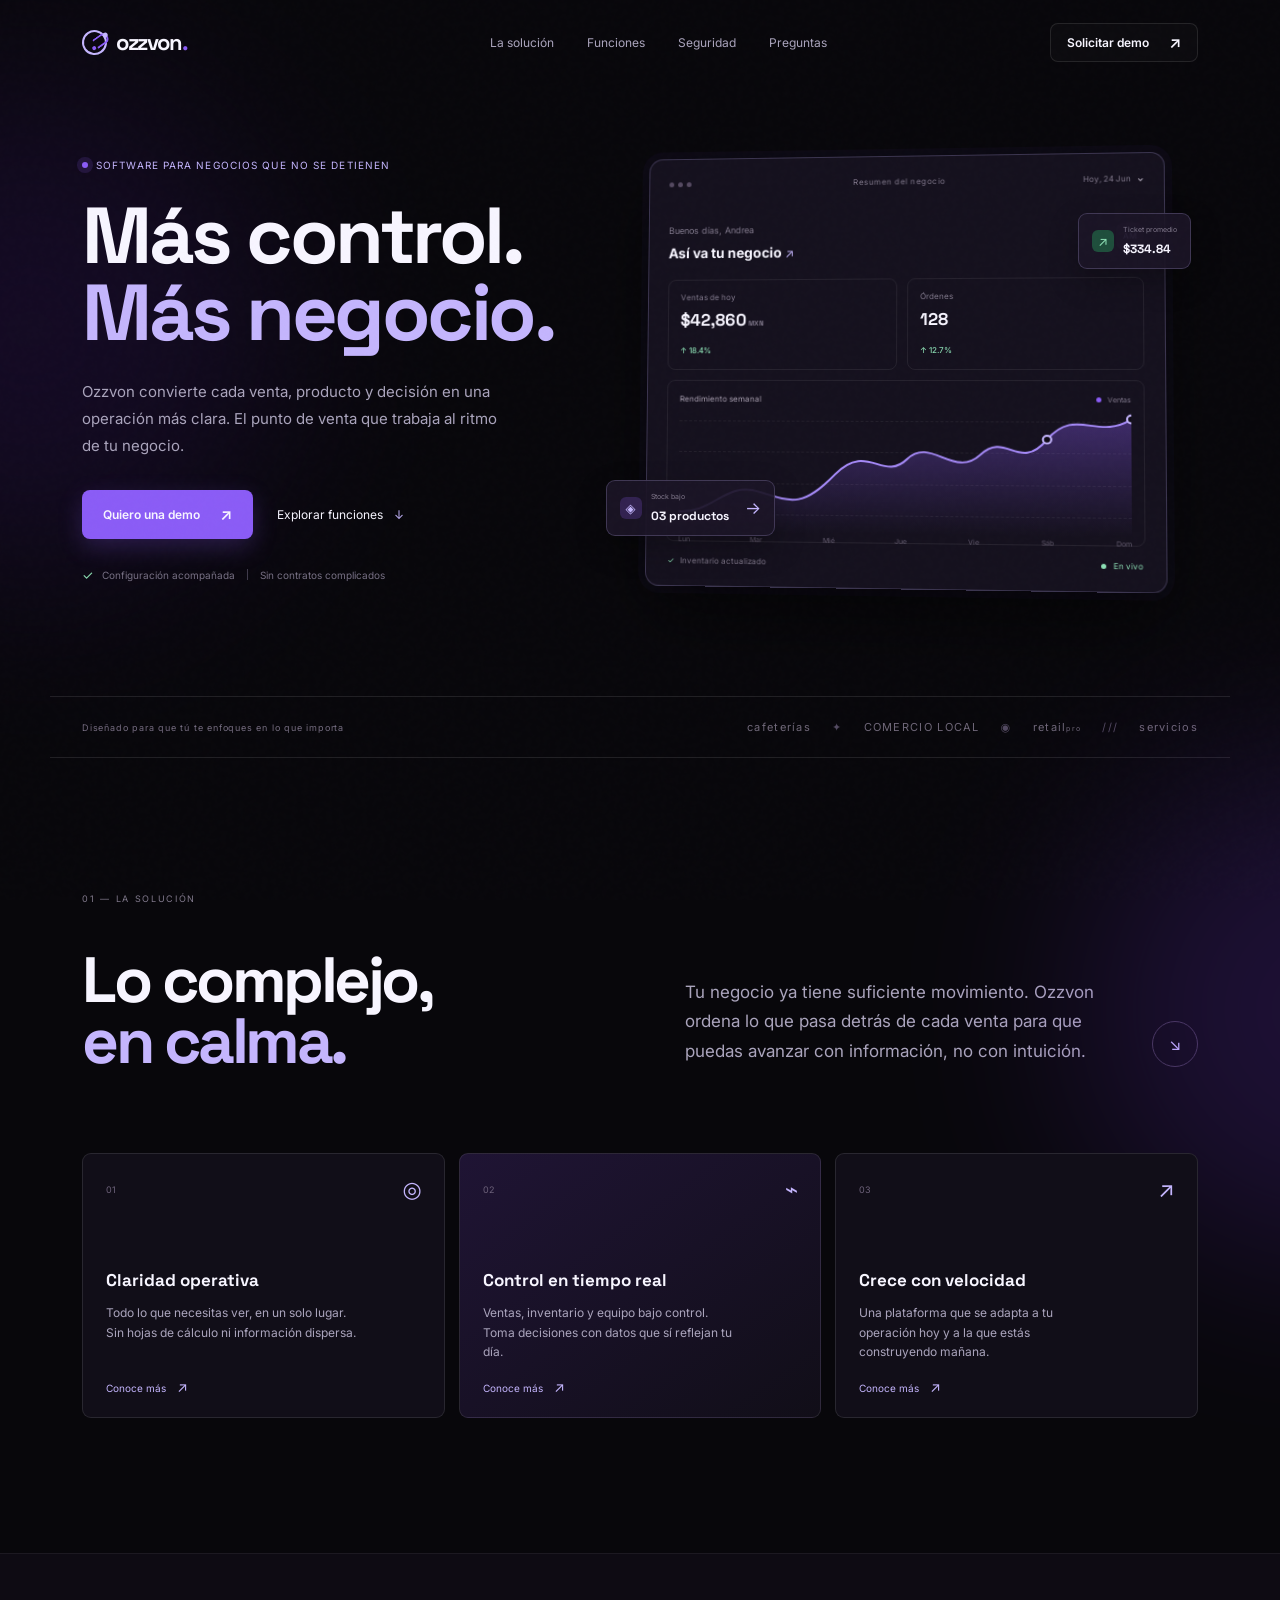
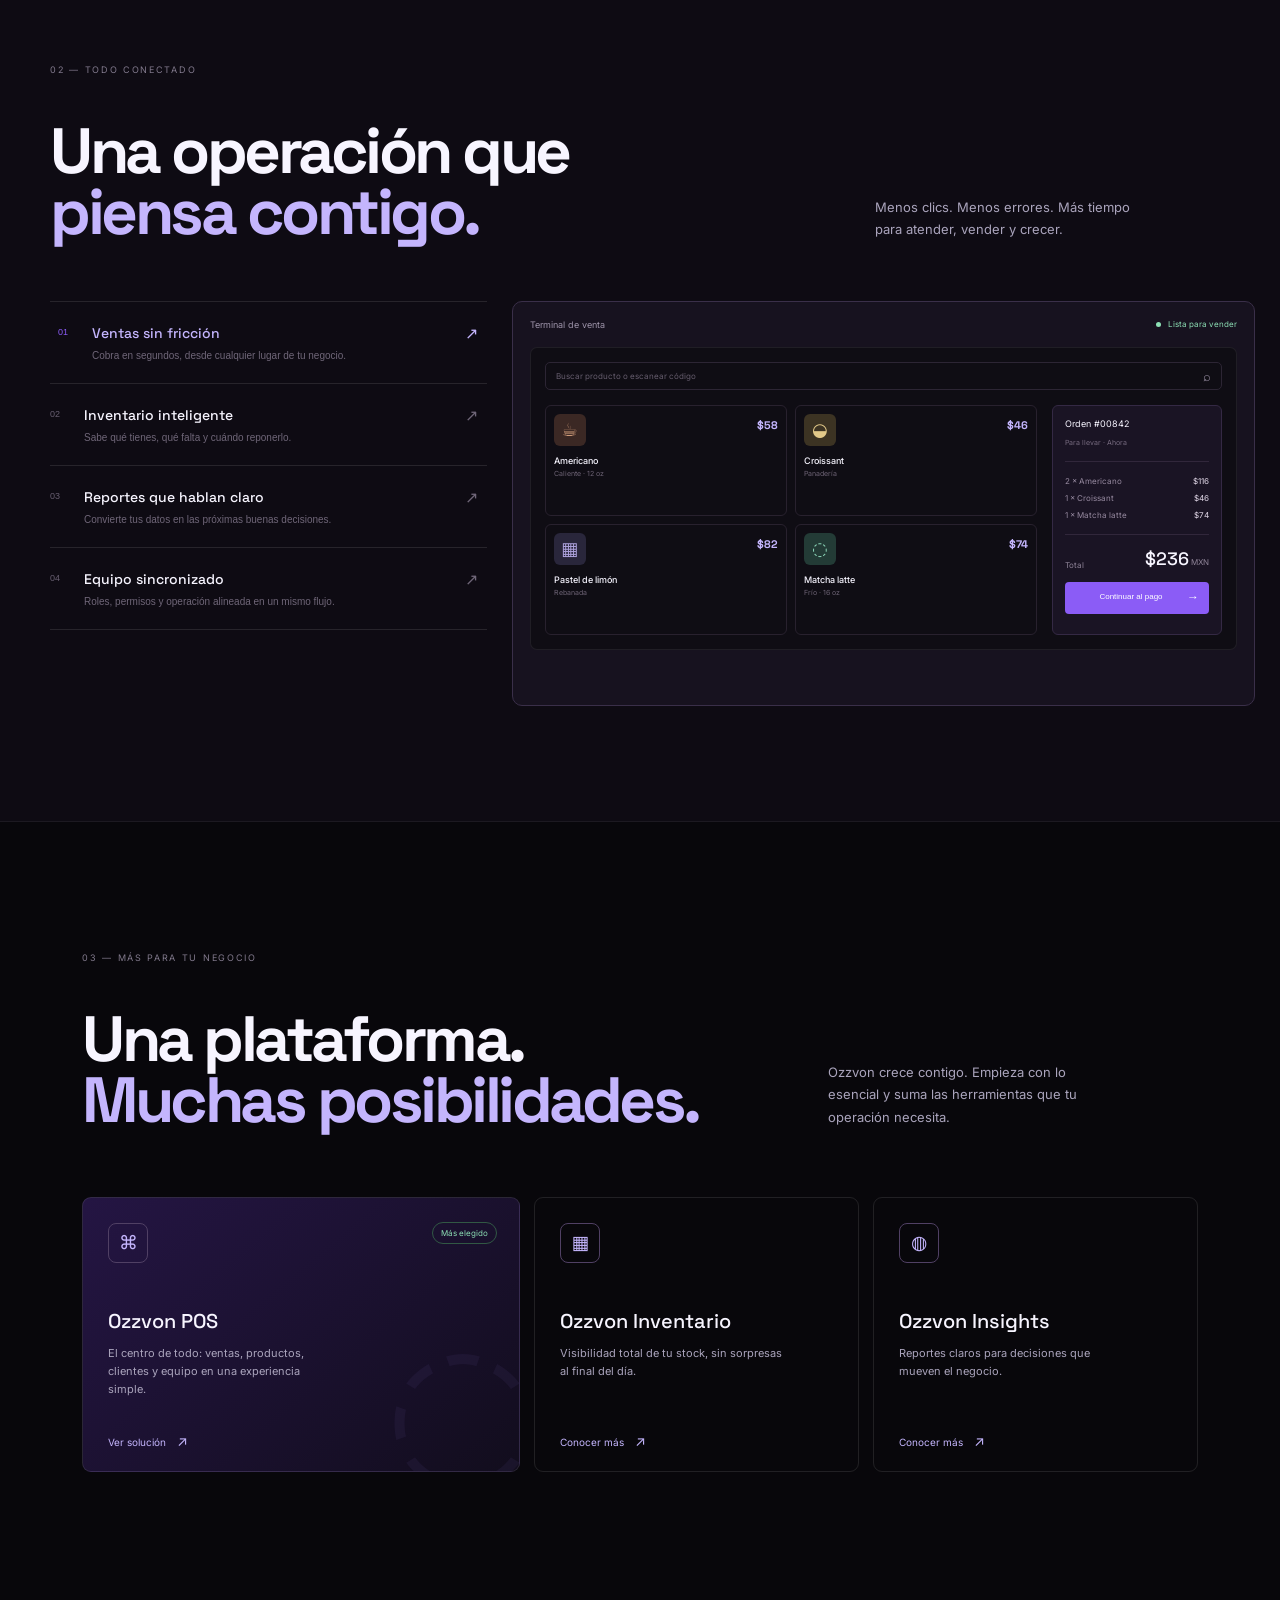
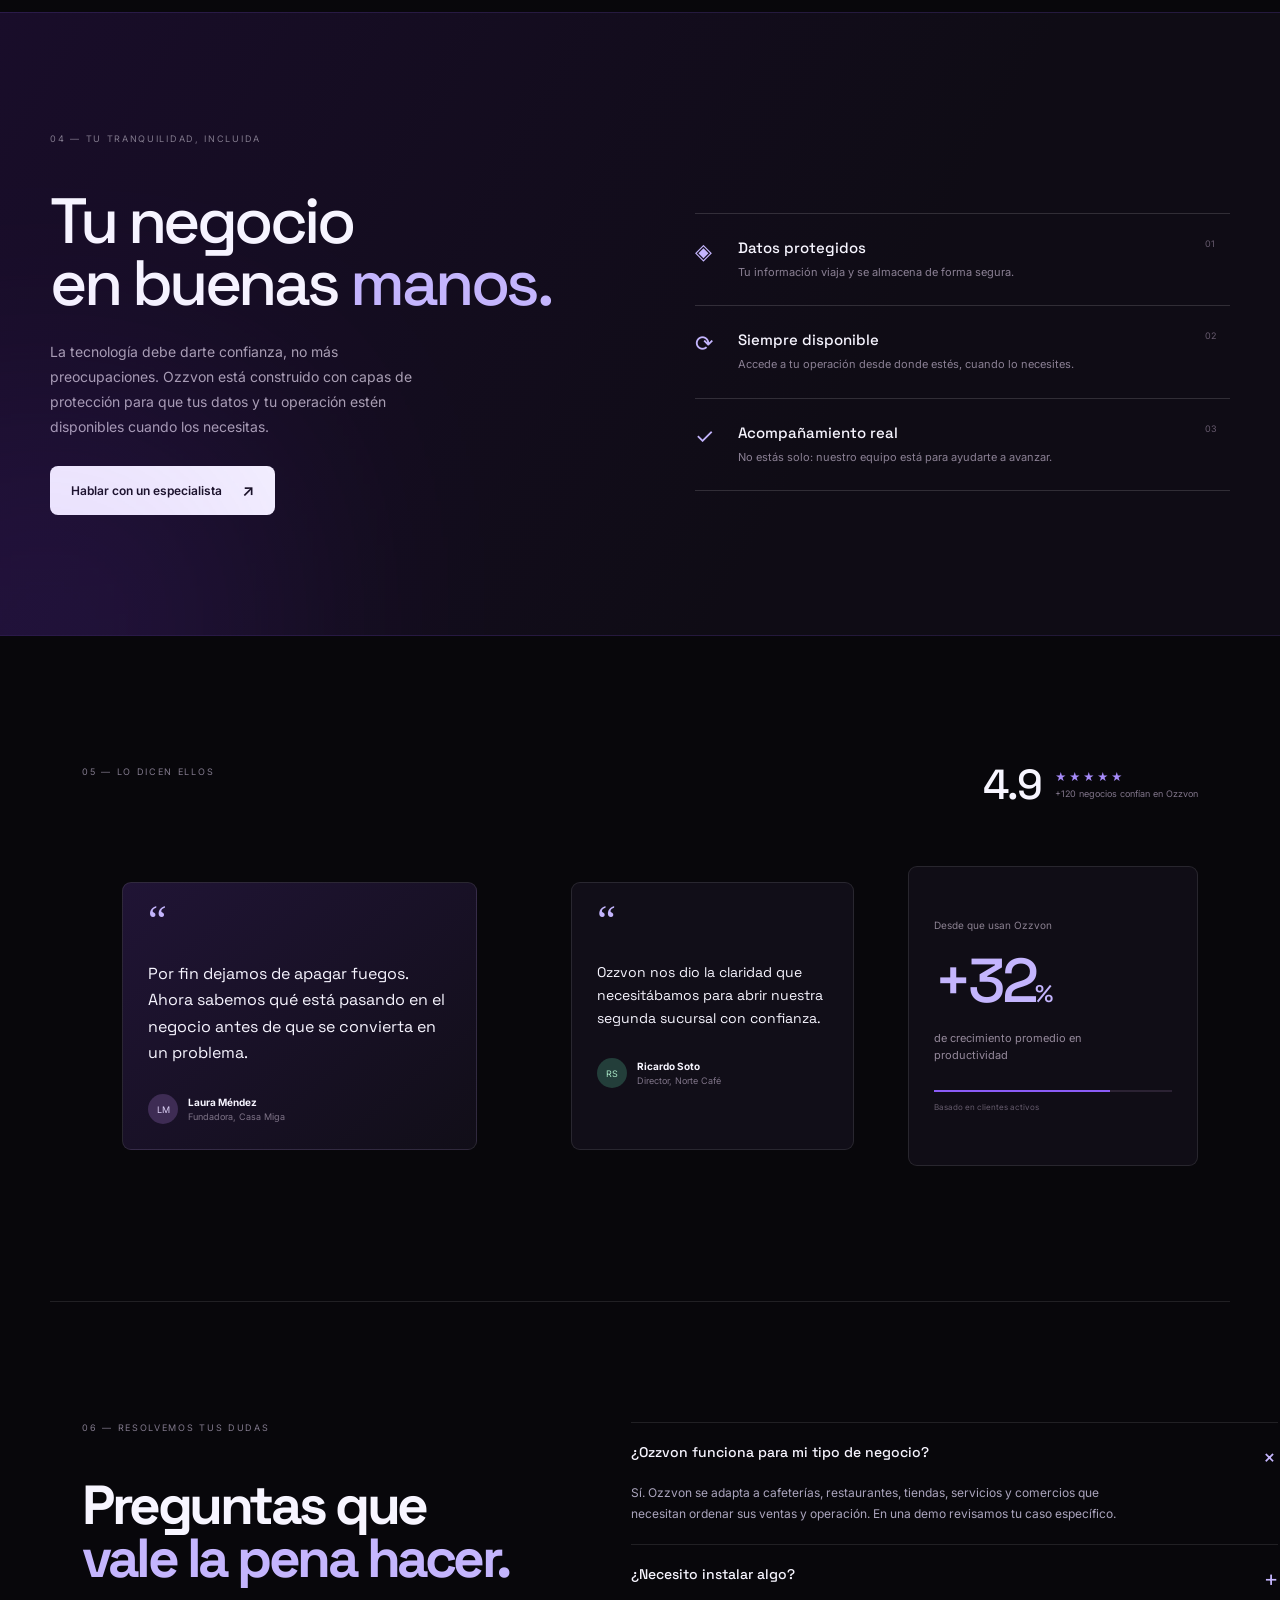
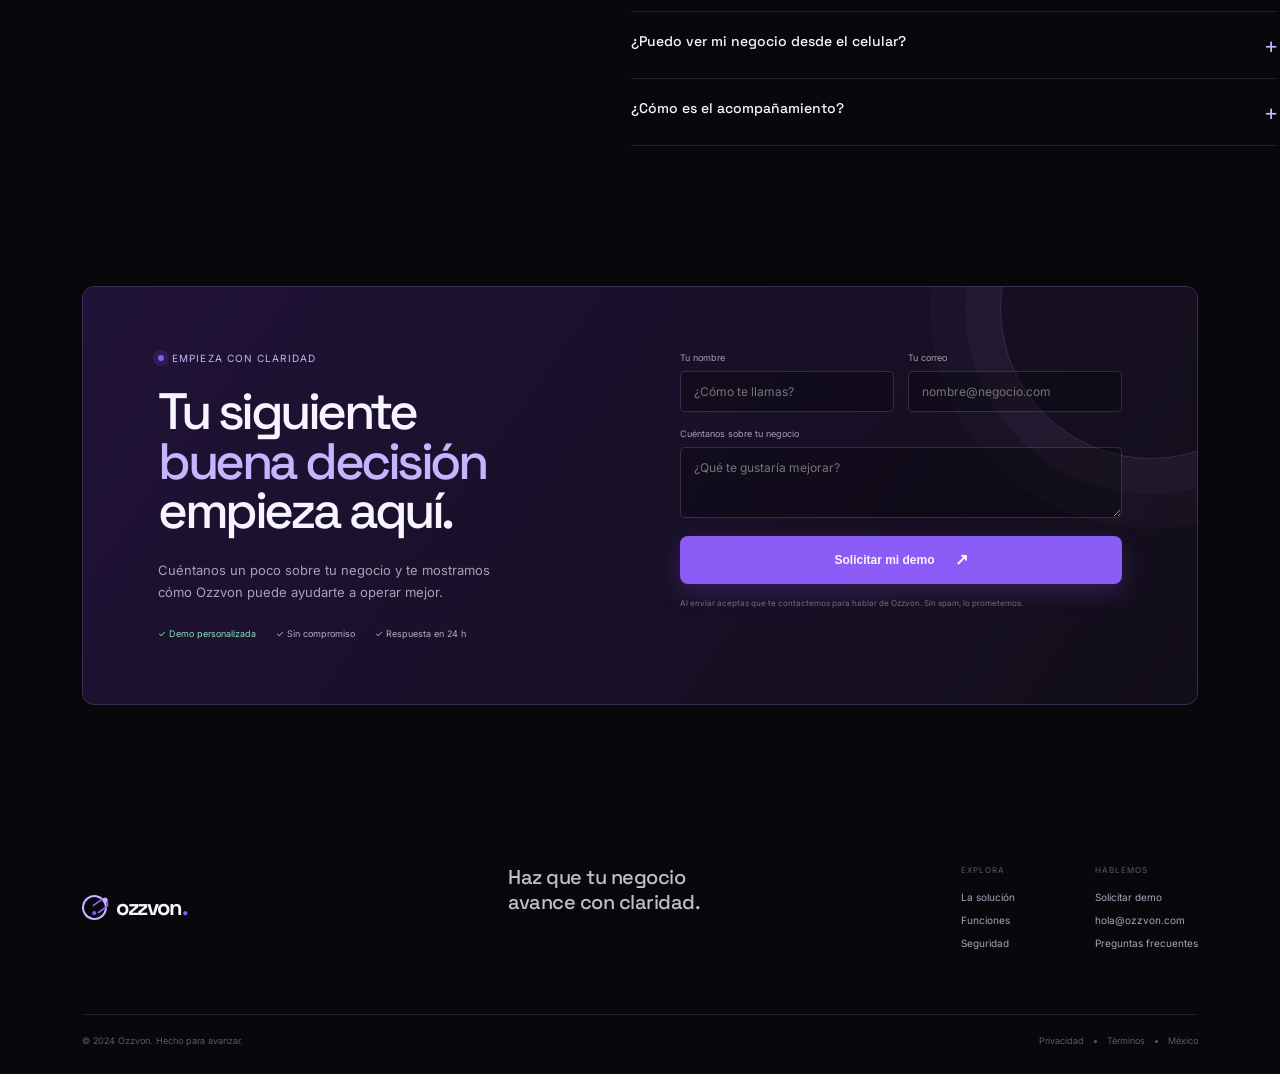
==== index.html @ e60649ee "Add files via upload" ====
<!doctype html>
<html lang="es">
  <head>
    <meta charset="UTF-8" />
    <meta name="viewport" content="width=device-width, initial-scale=1.0" />
    <meta name="theme-color" content="#08070b" />
    <meta name="description" content="Ozzvon hace más simple tu operación: punto de venta, inventario y control en una sola plataforma para negocios que quieren crecer." />
    <meta name="keywords" content="punto de venta, software POS, inventario, ventas, negocios, Ozzvon" />
    <meta property="og:type" content="website" />
    <meta property="og:title" content="Ozzvon — Controla tu negocio con claridad" />
    <meta property="og:description" content="El punto de venta que convierte cada operación en una decisión más inteligente." />
    <meta property="og:site_name" content="Ozzvon" />
    <meta name="twitter:card" content="summary_large_image" />
    <link rel="canonical" href="/" />
    <link rel="icon" href="./favicon.svg" type="image/svg+xml" />
    <link rel="stylesheet" href="./styles.css" />
    <link rel="preconnect" href="https://fonts.googleapis.com" />
    <link rel="preconnect" href="https://fonts.gstatic.com" crossorigin />
    <link href="https://fonts.googleapis.com/css2?family=Inter:wght@400;500;600;700&family=Space+Grotesk:wght@400;500;600;700&display=swap" rel="stylesheet" />
    <title>Ozzvon — Punto de venta inteligente</title>
  </head>
  <body>
    <div id="app">
      <div class="ambient ambient-one"></div>
      <div class="ambient ambient-two"></div>
      <header class="site-header" id="inicio">
        <a class="brand" href="#inicio" aria-label="Ozzvon, volver al inicio">
          <span class="brand-mark" aria-hidden="true"><span></span><i></i></span>
          <span>ozzvon<span class="brand-dot">.</span></span>
        </a>
        <nav class="desktop-nav" aria-label="Navegación principal">
          <a href="#solucion">La solución</a>
          <a href="#funciones">Funciones</a>
          <a href="#seguridad">Seguridad</a>
          <a href="#faq">Preguntas</a>
        </nav>
        <a class="button button-small button-ghost header-cta" href="#demo">Solicitar demo <span>↗</span></a>
        <button class="menu-toggle" type="button" aria-label="Abrir menú" aria-expanded="false"><span></span><span></span></button>
      </header>

      <main>
        <section class="hero section-pad">
          <div class="hero-copy reveal">
            <div class="eyebrow"><span class="pulse-dot"></span> Software para negocios que no se detienen</div>
            <h1>Más control.<br /><em>Más negocio.</em></h1>
            <p class="hero-text">Ozzvon convierte cada venta, producto y decisión en una operación más clara. El punto de venta que trabaja al ritmo de tu negocio.</p>
            <div class="hero-actions">
              <a class="button button-primary" href="#demo">Quiero una demo <span>↗</span></a>
              <a class="text-link" href="#funciones">Explorar funciones <span>↓</span></a>
            </div>
            <div class="hero-note"><span class="check">✓</span> Configuración acompañada <span class="divider"></span> Sin contratos complicados</div>
          </div>
          <div class="hero-visual reveal delay-2" aria-label="Vista previa del panel de Ozzvon">
            <div class="visual-orbit orbit-a"></div><div class="visual-orbit orbit-b"></div>
            <div class="dashboard-card">
              <div class="dash-top"><div class="window-dots"><i></i><i></i><i></i></div><span class="dash-label">Resumen del negocio</span><span class="dash-date">Hoy, 24 Jun <b>⌄</b></span></div>
              <div class="dash-welcome"><div><small>Buenos días, Andrea</small><h3>Así va tu negocio <span>↗</span></h3></div><div class="avatar">AM</div></div>
              <div class="stat-row"><div class="stat-box"><span>Ventas de hoy</span><strong>$42,860<small> MXN</small></strong><b class="up">↑ 18.4%</b></div><div class="stat-box"><span>Órdenes</span><strong>128</strong><b class="up">↑ 12.7%</b></div></div>
              <div class="chart-box"><div class="chart-head"><span>Rendimiento semanal</span><span class="chart-legend"><i></i> Ventas</span></div><div class="chart"><div class="chart-grid"><i></i><i></i><i></i><i></i></div><svg viewBox="0 0 440 130" preserveAspectRatio="none" role="img" aria-label="Gráfica ascendente de ventas"><defs><linearGradient id="fill" x1="0" x2="0" y1="0" y2="1"><stop offset="0" stop-color="#8b5cf6" stop-opacity=".35"/><stop offset="1" stop-color="#8b5cf6" stop-opacity="0"/></linearGradient></defs><path class="chart-area" d="M0,108 C35,110 46,76 80,87 S124,102 155,68 S202,76 225,52 S271,72 296,47 S333,65 360,31 S408,32 440,10 L440,130 L0,130 Z"/><path class="chart-line" d="M0,108 C35,110 46,76 80,87 S124,102 155,68 S202,76 225,52 S271,72 296,47 S333,65 360,31 S408,32 440,10"/><circle cx="360" cy="31" r="4"/><circle cx="440" cy="10" r="4"/></svg><div class="chart-labels"><span>Lun</span><span>Mar</span><span>Mié</span><span>Jue</span><span>Vie</span><span>Sáb</span><span>Dom</span></div></div></div>
              <div class="dash-bottom"><span><i class="mini-icon">✓</i> Inventario actualizado</span><span class="live"><i></i> En vivo</span></div>
            </div>
            <div class="float-card float-card-top"><span class="float-icon">↗</span><div><small>Ticket promedio</small><strong>$334.84</strong></div></div>
            <div class="float-card float-card-bottom"><span class="float-icon purple">◈</span><div><small>Stock bajo</small><strong>03 productos</strong></div><span class="alert-arrow">→</span></div>
          </div>
        </section>

        <section class="trust-strip section-pad reveal"><p>Diseñado para que tú te enfoques en lo que importa</p><div class="trust-logos"><span>cafeterías</span><span class="logo-cross">✦</span><span>COMERCIO LOCAL</span><span class="logo-ring">◉</span><span>retail<span class="tiny">pro</span></span><span class="logo-lines">///</span><span>servicios</span></div></section>

        <section class="section-pad intro-section" id="solucion">
          <div class="section-kicker reveal">01 — La solución</div>
          <div class="intro-grid"><h2 class="reveal">Lo complejo,<br /><em>en calma.</em></h2><div class="intro-content reveal delay-1"><p class="large-copy">Tu negocio ya tiene suficiente movimiento. Ozzvon ordena lo que pasa detrás de cada venta para que puedas avanzar con información, no con intuición.</p><a class="circle-link" href="#funciones" aria-label="Ver cómo funciona Ozzvon">↘</a></div></div>
          <div class="benefit-grid"><article class="benefit-card reveal"><span class="benefit-number">01</span><span class="benefit-icon">◎</span><h3>Claridad operativa</h3><p>Todo lo que necesitas ver, en un solo lugar. Sin hojas de cálculo ni información dispersa.</p><a href="#funciones">Conoce más <span>↗</span></a></article><article class="benefit-card featured reveal delay-1"><span class="benefit-number">02</span><span class="benefit-icon">⌁</span><h3>Control en tiempo real</h3><p>Ventas, inventario y equipo bajo control. Toma decisiones con datos que sí reflejan tu día.</p><a href="#seguridad">Conoce más <span>↗</span></a></article><article class="benefit-card reveal delay-2"><span class="benefit-number">03</span><span class="benefit-icon">↗</span><h3>Crece con velocidad</h3><p>Una plataforma que se adapta a tu operación hoy y a la que estás construyendo mañana.</p><a href="#demo">Conoce más <span>↗</span></a></article></div>
        </section>

        <section class="dark-section section-pad" id="funciones"><div class="section-kicker reveal">02 — Todo conectado</div><div class="feature-heading"><h2 class="reveal">Una operación que<br /><em>piensa contigo.</em></h2><p class="reveal delay-1">Menos clics. Menos errores. Más tiempo para atender, vender y crecer.</p></div><div class="feature-layout"><div class="feature-list reveal"><button class="feature-tab active" type="button"><span>01</span><b>Ventas sin fricción</b><small>Cobra en segundos, desde cualquier lugar de tu negocio.</small><i>↗</i></button><button class="feature-tab" type="button"><span>02</span><b>Inventario inteligente</b><small>Sabe qué tienes, qué falta y cuándo reponerlo.</small><i>↗</i></button><button class="feature-tab" type="button"><span>03</span><b>Reportes que hablan claro</b><small>Convierte tus datos en las próximas buenas decisiones.</small><i>↗</i></button><button class="feature-tab" type="button"><span>04</span><b>Equipo sincronizado</b><small>Roles, permisos y operación alineada en un mismo flujo.</small><i>↗</i></button></div><div class="feature-preview reveal delay-1"><div class="preview-top"><span>Terminal de venta</span><span class="status"><i></i> Lista para vender</span></div><div class="sale-screen"><div class="product-search">Buscar producto o escanear código <span>⌕</span></div><div class="sale-content"><div class="product-grid"><div class="product-item"><span class="product-art art-coffee">☕</span><b>Americano</b><small>Caliente · 12 oz</small><strong>$58</strong></div><div class="product-item"><span class="product-art art-bread">◒</span><b>Croissant</b><small>Panadería</small><strong>$46</strong></div><div class="product-item"><span class="product-art art-cake">▦</span><b>Pastel de limón</b><small>Rebanada</small><strong>$82</strong></div><div class="product-item"><span class="product-art art-tea">◌</span><b>Matcha latte</b><small>Frío · 16 oz</small><strong>$74</strong></div></div><div class="ticket"><div><small>Orden #00842</small><span>Para llevar · Ahora</span></div><div class="ticket-lines"><p><span>2 × Americano</span><b>$116</b></p><p><span>1 × Croissant</span><b>$46</b></p><p><span>1 × Matcha latte</span><b>$74</b></p></div><div class="ticket-total"><span>Total</span><strong>$236<small> MXN</small></strong></div><button>Continuar al pago <span>→</span></button></div></div></div></div></div></section>

        <section class="section-pad solutions-section"><div class="section-kicker reveal">03 — Más para tu negocio</div><div class="solutions-header"><h2 class="reveal">Una plataforma.<br /><em>Muchas posibilidades.</em></h2><p class="reveal delay-1">Ozzvon crece contigo. Empieza con lo esencial y suma las herramientas que tu operación necesita.</p></div><div class="solutions-grid"><article class="solution-card solution-main reveal"><div class="solution-icon">⌘</div><span class="tag">Más elegido</span><h3>Ozzvon POS</h3><p>El centro de todo: ventas, productos, clientes y equipo en una experiencia simple.</p><a href="#demo">Ver solución <span>↗</span></a><div class="card-decoration">◌</div></article><article class="solution-card reveal delay-1"><div class="solution-icon">▦</div><h3>Ozzvon Inventario</h3><p>Visibilidad total de tu stock, sin sorpresas al final del día.</p><a href="#demo">Conocer más <span>↗</span></a></article><article class="solution-card reveal delay-2"><div class="solution-icon">◍</div><h3>Ozzvon Insights</h3><p>Reportes claros para decisiones que mueven el negocio.</p><a href="#demo">Conocer más <span>↗</span></a></article></div></section>

        <section class="security-section section-pad" id="seguridad"><div class="security-glow"></div><div class="section-kicker reveal">04 — Tu tranquilidad, incluida</div><div class="security-grid"><div class="security-copy reveal"><h2>Tu negocio<br />en buenas <em>manos.</em></h2><p>La tecnología debe darte confianza, no más preocupaciones. Ozzvon está construido con capas de protección para que tus datos y tu operación estén disponibles cuando los necesitas.</p><a class="button button-light" href="#demo">Hablar con un especialista <span>↗</span></a></div><div class="security-points reveal delay-1"><div class="security-point"><span>◈</span><div><h3>Datos protegidos</h3><p>Tu información viaja y se almacena de forma segura.</p></div><b>01</b></div><div class="security-point"><span>⟳</span><div><h3>Siempre disponible</h3><p>Accede a tu operación desde donde estés, cuando lo necesites.</p></div><b>02</b></div><div class="security-point"><span>✓</span><div><h3>Acompañamiento real</h3><p>No estás solo: nuestro equipo está para ayudarte a avanzar.</p></div><b>03</b></div></div></div></section>

        <section class="social-section section-pad"><div class="social-top"><div class="section-kicker reveal">05 — Lo dicen ellos</div><div class="rating reveal delay-1"><strong>4.9</strong><span>★★★★★<small>+120 negocios confían en Ozzvon</small></span></div></div><div class="testimonial-grid"><blockquote class="testimonial featured-testimonial reveal"><div class="quote-mark">“</div><p>Por fin dejamos de apagar fuegos. Ahora sabemos qué está pasando en el negocio antes de que se convierta en un problema.</p><footer><span class="person-avatar">LM</span><span><b>Laura Méndez</b><small>Fundadora, Casa Miga</small></span></footer></blockquote><blockquote class="testimonial reveal delay-1"><div class="quote-mark">“</div><p>Ozzvon nos dio la claridad que necesitábamos para abrir nuestra segunda sucursal con confianza.</p><footer><span class="person-avatar alt">RS</span><span><b>Ricardo Soto</b><small>Director, Norte Café</small></span></footer></blockquote><div class="metrics-card reveal delay-2"><span>Desde que usan Ozzvon</span><strong>+32<small>%</small></strong><p>de crecimiento promedio en productividad</p><div class="metric-line"><i></i></div><small>Basado en clientes activos</small></div></div></section>

        <section class="faq-section section-pad" id="faq"><div class="faq-heading"><div class="section-kicker reveal">06 — Resolvemos tus dudas</div><h2 class="reveal">Preguntas que<br /><em>vale la pena hacer.</em></h2></div><div class="faq-list reveal delay-1"><details open><summary>¿Ozzvon funciona para mi tipo de negocio?<span>+</span></summary><p>Sí. Ozzvon se adapta a cafeterías, restaurantes, tiendas, servicios y comercios que necesitan ordenar sus ventas y operación. En una demo revisamos tu caso específico.</p></details><details><summary>¿Necesito instalar algo?<span>+</span></summary><p>No necesitas infraestructura complicada. Te acompañamos en la configuración inicial y tu equipo puede empezar a operar rápidamente.</p></details><details><summary>¿Puedo ver mi negocio desde el celular?<span>+</span></summary><p>Sí. Tus reportes y la información esencial están disponibles para que tengas visibilidad aunque estés fuera del punto de venta.</p></details><details><summary>¿Cómo es el acompañamiento?<span>+</span></summary><p>Comenzamos con una demo, entendemos tus procesos y te ayudamos a configurar una operación clara. Después, nuestro equipo está disponible para acompañarte.</p></details></div></section>

        <section class="demo-section section-pad" id="demo"><div class="demo-card"><div class="demo-copy reveal"><div class="eyebrow"><span class="pulse-dot"></span> Empieza con claridad</div><h2>Tu siguiente<br /><em>buena decisión</em><br />empieza aquí.</h2><p>Cuéntanos un poco sobre tu negocio y te mostramos cómo Ozzvon puede ayudarte a operar mejor.</p><div class="demo-perks"><span>✓ Demo personalizada</span><span>✓ Sin compromiso</span><span>✓ Respuesta en 24 h</span></div></div><form class="demo-form reveal delay-1" id="demo-form"><div class="form-row"><label>Tu nombre<input required name="name" type="text" placeholder="¿Cómo te llamas?" /></label><label>Tu correo<input required name="email" type="email" placeholder="nombre@negocio.com" /></label></div><label>Cuéntanos sobre tu negocio<textarea required name="message" rows="3" placeholder="¿Qué te gustaría mejorar?"></textarea></label><button class="button button-primary" type="submit">Solicitar mi demo <span>↗</span></button><p class="form-note">Al enviar aceptas que te contactemos para hablar de Ozzvon. Sin spam, lo prometemos.</p><div class="form-success" aria-live="polite">✓ Recibimos tu solicitud. Te contactaremos muy pronto.</div></form></div></section>
      </main>
      <footer class="site-footer section-pad"><div class="footer-top"><a class="brand" href="#inicio"><span class="brand-mark" aria-hidden="true"><span></span><i></i></span><span>ozzvon<span class="brand-dot">.</span></span></a><p>Haz que tu negocio<br />avance con claridad.</p><div class="footer-links"><div><small>Explora</small><a href="#solucion">La solución</a><a href="#funciones">Funciones</a><a href="#seguridad">Seguridad</a></div><div><small>Hablemos</small><a href="#demo">Solicitar demo</a><a href="mailto:hola@ozzvon.com">hola@ozzvon.com</a><a href="#faq">Preguntas frecuentes</a></div></div></div><div class="footer-bottom"><span>© 2024 Ozzvon. Hecho para avanzar.</span><span>Privacidad <i></i> Términos <i></i> México</span></div></footer>
    </div>
    <script src="./main.js" defer></script>
  </body>
</html>
---- styles.css ----
@import url('https://fonts.googleapis.com/css2?family=Inter:wght@400;500;600;700&family=Space+Grotesk:wght@400;500;600;700&display=swap');
:root{--bg:#08070b;--surface:#110e18;--surface2:#17121f;--line:rgba(255,255,255,.1);--text:#f7f5ff;--muted:#aaa4bc;--purple:#8b5cf6;--purple-dark:#5b21b6;--lilac:#c4b5fd;--green:#8de0b5;--container:1180px}
*{box-sizing:border-box}html{scroll-behavior:smooth}body{margin:0;background:var(--bg);color:var(--text);font-family:Inter,system-ui,sans-serif;-webkit-font-smoothing:antialiased}body:before{content:'';position:fixed;inset:0;pointer-events:none;opacity:.03;background-image:url("data:image/svg+xml,%3Csvg viewBox='0 0 180 180' xmlns='http://www.w3.org/2000/svg'%3E%3Cfilter id='n'%3E%3CfeTurbulence type='fractalNoise' baseFrequency='.85' numOctaves='3' stitchTiles='stitch'/%3E%3C/filter%3E%3Crect width='100%25' height='100%25' filter='url(%23n)' opacity='.5'/%3E%3C/svg%3E");z-index:10}.ambient{position:absolute;width:500px;height:500px;border-radius:50%;filter:blur(100px);opacity:.18;pointer-events:none}.ambient-one{top:80px;left:-220px;background:#4c1d95}.ambient-two{top:760px;right:-300px;background:#7c3aed}.section-pad{max-width:var(--container);margin:0 auto;padding-left:32px;padding-right:32px}.site-header{height:84px;display:flex;align-items:center;justify-content:space-between;max-width:var(--container);padding:0 32px;margin:auto;position:relative;z-index:20;transition:.3s}.site-header.scrolled{background:rgba(8,7,11,.82);backdrop-filter:blur(18px)}.brand{color:var(--text);font-family:'Space Grotesk',sans-serif;font-size:22px;font-weight:700;letter-spacing:-1.4px;display:flex;align-items:center;gap:9px;text-decoration:none}.brand-dot{color:var(--purple)}.brand-mark{width:25px;height:25px;border:2px solid var(--lilac);border-radius:50%;display:block;position:relative;transform:rotate(-35deg)}.brand-mark:before{content:'';position:absolute;width:13px;height:7px;border:2px solid var(--purple);border-left:0;right:-4px;top:7px;border-radius:0 10px 10px 0}.brand-mark span{width:5px;height:5px;border-radius:50%;background:var(--lilac);position:absolute;right:-5px;top:8px}.brand-mark i{width:4px;height:4px;border-radius:50%;background:var(--purple);position:absolute;left:5px;bottom:4px}.desktop-nav{display:flex;gap:33px;margin-left:80px}.desktop-nav a,.footer-links a{color:var(--muted);text-decoration:none;font-size:12px;transition:.25s}.desktop-nav a:hover,.footer-links a:hover{color:var(--text)}.button{display:inline-flex;gap:20px;align-items:center;justify-content:center;padding:16px 20px;border-radius:8px;font-size:12px;font-weight:600;text-decoration:none;border:1px solid transparent;transition:transform .25s,background .25s,border .25s,box-shadow .25s;color:var(--text);cursor:pointer}.button span{font-size:16px;line-height:0}.button:hover{transform:translateY(-2px)}.button-primary{background:var(--purple);box-shadow:0 8px 25px rgba(139,92,246,.23)}.button-primary:hover{background:#9a6bfa;box-shadow:0 12px 32px rgba(139,92,246,.4)}.button-ghost{border-color:var(--line);background:rgba(255,255,255,.02)}.button-ghost:hover{border-color:rgba(196,181,253,.5);background:rgba(139,92,246,.1)}.button-light{background:var(--text);color:#15101e}.button-light:hover{box-shadow:0 10px 35px rgba(255,255,255,.14)}.button-small{padding:11px 16px}.menu-toggle{display:none;background:none;border:0;padding:8px}.menu-toggle span{display:block;width:22px;height:1px;background:var(--text);margin:5px}.hero{min-height:600px;display:grid;grid-template-columns:47% 53%;align-items:center;padding-top:67px;padding-bottom:105px;position:relative}.eyebrow{color:var(--lilac);font-size:10px;letter-spacing:1.1px;text-transform:uppercase;display:flex;align-items:center;gap:8px}.pulse-dot{width:6px;height:6px;background:var(--purple);border-radius:50%;box-shadow:0 0 0 5px rgba(139,92,246,.14)}h1,h2,h3,p{margin-top:0}h1,h2{font-family:'Space Grotesk',sans-serif;letter-spacing:-3.5px;line-height:.96;margin-bottom:0}h1{font-size:clamp(55px,6.2vw,88px);margin:27px 0 27px}h1 em,h2 em{font-style:normal;color:var(--lilac)}.hero-text{max-width:420px;color:var(--muted);font-size:15px;line-height:1.8;margin-bottom:31px}.hero-actions{display:flex;align-items:center;gap:24px}.text-link{color:var(--text);font-size:12px;text-decoration:none}.text-link span{color:var(--lilac);margin-left:8px}.hero-note{display:flex;align-items:center;gap:8px;color:#777084;font-size:10px;margin-top:28px}.check{color:var(--green);font-size:13px}.divider{width:1px;height:11px;background:#403b4b;margin:0 4px}.hero-visual{min-height:440px;position:relative;display:flex;align-items:center;justify-content:center}.visual-orbit{position:absolute;border:1px solid rgba(139,92,246,.2);border-radius:50%;width:530px;height:250px;transform:rotate(-28deg)}.orbit-b{width:450px;height:210px;transform:rotate(33deg);border-color:rgba(196,181,253,.11)}.dashboard-card{width:min(100%,520px);background:#15111e;border:1px solid rgba(196,181,253,.22);border-radius:14px;box-shadow:0 30px 70px rgba(0,0,0,.55),0 0 0 7px rgba(139,92,246,.04);padding:20px;position:relative;z-index:1;transform:perspective(1000px) rotateY(-4deg) rotateX(2deg)}.dash-top,.dash-welcome,.stat-row,.dash-bottom,.chart-head,.chart-labels{display:flex;align-items:center;justify-content:space-between}.window-dots{display:flex;gap:4px}.window-dots i{width:5px;height:5px;border-radius:50%;background:#554a61}.dash-label{font-size:8px;letter-spacing:.5px;color:#81798c;margin-left:30px}.dash-date{font-size:8px;color:#81798c}.dash-date b{color:#c2b9cc;margin-left:4px}.dash-welcome{margin-top:30px}.dash-welcome small{font-size:9px;color:#81798c}.dash-welcome h3{font-size:14px;margin:7px 0 0}.dash-welcome h3 span{font-size:12px;color:var(--lilac);font-weight:400}.avatar{width:27px;height:27px;border-radius:8px;background:#2a2039;color:var(--lilac);font-size:8px;display:grid;place-items:center}.stat-row{gap:10px;margin-top:19px;align-items:stretch}.stat-box{flex:1;border:1px solid rgba(255,255,255,.07);padding:12px;border-radius:8px}.stat-box span{font-size:8px;color:#81798c;display:block}.stat-box strong{display:block;font-family:'Space Grotesk';font-size:17px;margin:7px 0}.stat-box strong small{font-size:7px;color:#81798c}.stat-box b{font-size:8px;font-weight:500}.up{color:var(--green)}.chart-box{margin-top:10px;border:1px solid rgba(255,255,255,.07);padding:13px 12px 8px;border-radius:8px}.chart-head{font-size:8px;color:#aaa1b2}.chart-legend{font-size:7px;color:#81798c}.chart-legend i{display:inline-block;width:5px;height:5px;background:var(--purple);border-radius:50%;margin-right:4px}.chart{height:125px;position:relative;margin-top:5px}.chart-grid{position:absolute;inset:12px 0 18px;display:flex;flex-direction:column;justify-content:space-between}.chart-grid i{border-top:1px dashed rgba(255,255,255,.06)}.chart svg{width:100%;height:100%;position:relative}.chart-area{fill:url(#fill)}.chart-line{fill:none;stroke:#a78bfa;stroke-width:2}.chart circle{fill:#0f0b16;stroke:#c4b5fd;stroke-width:2}.chart-labels{color:#625a6d;font-size:7px;margin-top:-2px}.dash-bottom{font-size:8px;color:#81798c;padding:14px 2px 0}.mini-icon{color:var(--green);font-style:normal;margin-right:4px}.live{color:var(--green)}.live i{display:inline-block;width:5px;height:5px;background:var(--green);border-radius:50%;margin-right:5px}.float-card{position:absolute;z-index:2;background:rgba(28,21,39,.92);border:1px solid rgba(196,181,253,.22);border-radius:9px;padding:11px 13px;display:flex;align-items:center;gap:9px;box-shadow:0 12px 30px rgba(0,0,0,.25);animation:float 5s ease-in-out infinite}.float-card small{display:block;color:#81798c;font-size:7px;margin-bottom:3px}.float-card strong{font-family:'Space Grotesk';font-size:12px}.float-card-top{top:62px;right:7px}.float-card-bottom{bottom:55px;left:-1px}.float-icon{width:22px;height:22px;display:grid;place-items:center;background:#1f4e3c;border-radius:6px;color:var(--green);font-size:13px}.float-icon.purple{background:#322250;color:var(--lilac)}.alert-arrow{font-size:17px;color:var(--lilac);margin-left:7px}.float-card-bottom{animation-delay:-2s}@keyframes float{50%{transform:translateY(-8px)}}.trust-strip{border-top:1px solid var(--line);border-bottom:1px solid var(--line);padding-top:23px;padding-bottom:23px;display:flex;align-items:center;justify-content:space-between}.trust-strip p{font-size:9px;letter-spacing:.8px;color:#756d80;margin:0}.trust-logos{display:flex;align-items:center;gap:21px;color:#6f6778;font-size:11px;letter-spacing:1.3px}.logo-cross,.logo-ring,.logo-lines{color:#524960}.tiny{font-size:7px}.intro-section{padding-top:135px;padding-bottom:135px}.section-kicker{color:#81798c;text-transform:uppercase;letter-spacing:1.7px;font-size:9px;margin-bottom:46px}.intro-grid{display:grid;grid-template-columns:1fr 1fr;gap:90px;align-items:end}.intro-grid h2,.feature-heading h2,.solutions-header h2,.faq-heading h2{font-size:clamp(45px,5vw,68px)}.intro-content{padding-bottom:6px;display:flex;align-items:end;justify-content:space-between;gap:30px}.large-copy{font-size:17px;line-height:1.75;color:var(--muted);max-width:430px;margin:0}.circle-link{width:46px;height:46px;border:1px solid #42374f;color:var(--lilac);border-radius:50%;display:grid;place-items:center;text-decoration:none;flex:0 0 auto;transition:.25s}.circle-link:hover{background:var(--purple);border-color:var(--purple);transform:rotate(-45deg)}.benefit-grid{display:grid;grid-template-columns:repeat(3,1fr);gap:14px;margin-top:80px}.benefit-card{min-height:265px;padding:23px;background:var(--surface);border:1px solid var(--line);border-radius:9px;position:relative;transition:.3s}.benefit-card:hover{transform:translateY(-5px);border-color:rgba(167,139,250,.35)}.benefit-card.featured{background:linear-gradient(145deg,#1f1434,#110e18)}.benefit-number{font-size:9px;color:#6d627a}.benefit-icon{position:absolute;top:22px;right:22px;color:var(--lilac);font-size:22px}.benefit-card h3{font-size:17px;margin:72px 0 12px;font-family:'Space Grotesk'}.benefit-card p{font-size:12px;color:var(--muted);line-height:1.65;max-width:250px}.benefit-card a,.solution-card a{position:absolute;bottom:22px;color:var(--lilac);font-size:10px;text-decoration:none}.benefit-card a span,.solution-card a span{font-size:14px;margin-left:8px}.dark-section{background:#0e0b13;border-top:1px solid rgba(255,255,255,.06);border-bottom:1px solid rgba(255,255,255,.06);padding-top:110px;padding-bottom:115px;max-width:none}.dark-section>*{max-width:var(--container);margin-left:auto;margin-right:auto}.feature-heading{display:flex;justify-content:space-between;align-items:end;margin-bottom:57px}.feature-heading p{color:var(--muted);font-size:13px;line-height:1.7;max-width:275px;margin:0 80px 4px 0}.feature-layout{display:grid;grid-template-columns:37% 63%;gap:25px}.feature-list{display:flex;flex-direction:column}.feature-tab{border:0;border-top:1px solid var(--line);background:none;color:var(--text);text-align:left;padding:22px 0;display:grid;grid-template-columns:34px 1fr 22px;grid-template-rows:auto auto;cursor:pointer;transition:.25s}.feature-tab:last-child{border-bottom:1px solid var(--line)}.feature-tab span{color:#675e70;font-size:9px;grid-row:span 2;padding-top:3px}.feature-tab b{font-family:'Space Grotesk';font-size:14px;font-weight:500}.feature-tab small{font-size:10px;color:#6f6678;margin-top:8px}.feature-tab i{grid-column:3;grid-row:1/3;color:#6f6678;font-style:normal;font-size:16px;transition:.25s}.feature-tab.active b,.feature-tab.active i{color:var(--lilac)}.feature-tab.active{padding-left:8px}.feature-tab.active span{color:var(--purple)}.feature-preview{background:#17121f;border:1px solid #3a2f49;border-radius:10px;padding:17px;min-height:405px}.preview-top{display:flex;justify-content:space-between;color:#9e94aa;font-size:9px}.status{color:var(--green);font-size:8px}.status i{display:inline-block;width:5px;height:5px;background:var(--green);border-radius:50%;margin-right:5px}.sale-screen{margin-top:17px;background:#0f0d14;border:1px solid rgba(255,255,255,.07);border-radius:7px;padding:14px}.product-search{height:28px;border:1px solid #2c2534;border-radius:5px;color:#665d6e;font-size:8px;padding:8px 10px;display:flex;justify-content:space-between}.product-search span{font-size:13px;color:#a398ae;margin-top:-3px}.sale-content{display:grid;grid-template-columns:1fr 170px;gap:15px;margin-top:15px}.product-grid{display:grid;grid-template-columns:1fr 1fr;gap:8px}.product-item{border:1px solid #28212e;border-radius:6px;padding:8px;position:relative;min-height:111px}.product-art{display:grid;place-items:center;width:32px;height:32px;border-radius:6px;margin-bottom:9px;font-size:18px}.art-coffee{background:#3b2824;color:#cf9b79}.art-bread{background:#3c3323;color:#e2c989}.art-cake{background:#29263b;color:#ada1dc}.art-tea{background:#233b36;color:#8bd4b7}.product-item b{display:block;font-size:9px;font-weight:500}.product-item small{display:block;font-size:7px;color:#6d6375;margin-top:3px}.product-item strong{position:absolute;right:8px;top:12px;font-family:'Space Grotesk';font-size:11px;color:var(--lilac)}.ticket{border:1px solid #342944;background:#1a1424;border-radius:6px;padding:12px}.ticket>div:first-child small{font-size:9px;display:block}.ticket>div:first-child span{font-size:7px;color:#786c81}.ticket-lines{border-top:1px solid #31273b;border-bottom:1px solid #31273b;margin:12px 0;padding:7px 0}.ticket-lines p{display:flex;justify-content:space-between;font-size:8px;color:#978aa0;margin:7px 0}.ticket-lines b{font-weight:500;color:#c9c0d0}.ticket-total{display:flex;align-items:end;justify-content:space-between;font-size:8px;color:#8f8498;margin-bottom:12px}.ticket-total strong{font:500 18px 'Space Grotesk';color:var(--text)}.ticket-total small{font:8px Inter;color:#8f8498}.ticket button{width:100%;background:var(--purple);border:0;border-radius:4px;color:white;font-size:8px;padding:10px}.ticket button span{float:right;font-size:12px;margin-top:-2px}.solutions-section{padding-top:130px;padding-bottom:140px}.solutions-header{display:flex;justify-content:space-between;align-items:end}.solutions-header p{color:var(--muted);font-size:13px;line-height:1.7;max-width:290px;margin:0 80px 4px 0}.solutions-grid{display:grid;grid-template-columns:1.35fr 1fr 1fr;gap:14px;margin-top:65px}.solution-card{min-height:275px;border:1px solid var(--line);border-radius:9px;padding:25px;position:relative;overflow:hidden;transition:.3s}.solution-card:hover{transform:translateY(-5px);border-color:rgba(167,139,250,.3)}.solution-main{background:linear-gradient(140deg,#241543,#120d1d)}.solution-icon{height:40px;width:40px;border:1px solid #504064;border-radius:8px;display:grid;place-items:center;color:var(--lilac);font-size:19px}.solution-card .tag{position:absolute;right:22px;top:24px;color:var(--green);font-size:8px;border:1px solid #315844;border-radius:20px;padding:5px 8px}.solution-card h3{font:500 20px 'Space Grotesk';margin:45px 0 10px}.solution-card p{font-size:11px;color:var(--muted);line-height:1.65;max-width:230px}.card-decoration{position:absolute;right:-22px;bottom:-42px;font-size:180px;color:rgba(167,139,250,.06);font-weight:300}.security-section{max-width:none;background:linear-gradient(120deg,#190d2a,#0f0c15 65%);border-top:1px solid rgba(139,92,246,.18);border-bottom:1px solid rgba(139,92,246,.15);padding-top:120px;padding-bottom:120px;position:relative;overflow:hidden}.security-section>*:not(.security-glow){max-width:var(--container);margin-left:auto;margin-right:auto}.security-glow{position:absolute;width:450px;height:450px;background:#7c3aed;filter:blur(130px);opacity:.13;left:-180px;bottom:-220px}.security-grid{display:grid;grid-template-columns:1fr 1fr;gap:110px;align-items:center}.security-copy h2{font:500 clamp(45px,5vw,70px) 'Space Grotesk';letter-spacing:-3.5px;line-height:.97;margin-bottom:25px}.security-copy p{font-size:14px;line-height:1.8;color:#aaa0b3;max-width:400px}.security-copy .button{margin-top:12px}.security-points{border-top:1px solid rgba(255,255,255,.14)}.security-point{display:grid;grid-template-columns:43px 1fr 25px;align-items:start;padding:24px 0;border-bottom:1px solid rgba(255,255,255,.14)}.security-point>span{color:var(--lilac);font-size:22px}.security-point h3{font:500 15px 'Space Grotesk';margin:0 0 7px}.security-point p{font-size:11px;color:#8b8094;margin:0;line-height:1.6}.security-point>b{font-size:9px;color:#665a6d;font-weight:400}.social-section{padding-top:130px;padding-bottom:135px}.social-top{display:flex;justify-content:space-between;align-items:start}.rating{display:flex;gap:14px;align-items:center;margin-top:-8px}.rating strong{font:500 42px 'Space Grotesk';letter-spacing:-2px}.rating span{color:#a78bfa;font-size:11px;letter-spacing:2px}.rating small{display:block;color:#80758a;letter-spacing:0;font-size:9px;margin-top:4px}.testimonial-grid{display:grid;grid-template-columns:1.2fr 1fr .8fr;gap:14px;margin-top:43px}.testimonial,.metrics-card{padding:25px;background:var(--surface);border:1px solid var(--line);border-radius:9px;min-height:252px}.featured-testimonial{background:linear-gradient(140deg,#201435,#110e18)}.quote-mark{font:500 42px Georgia;color:var(--lilac);line-height:.6}.testimonial p{font:16px/1.65 'Space Grotesk';max-width:385px;margin:28px 0}.testimonial footer{display:flex;align-items:center;gap:10px}.person-avatar{display:grid;place-items:center;width:30px;height:30px;background:#3e2c54;color:#dfd3f8;font-size:9px;border-radius:50%}.person-avatar.alt{background:#233e3a;color:#a8e5c5}.testimonial footer b,.testimonial footer small{display:block}.testimonial footer b{font-size:10px}.testimonial footer small{color:#7f7488;font-size:9px;margin-top:3px}.testimonial:not(.featured-testimonial) p{font-size:14px}.metrics-card{background:#100d16;display:flex;flex-direction:column;justify-content:center}.metrics-card>span{font-size:10px;color:#8b8191}.metrics-card strong{font:500 62px 'Space Grotesk';letter-spacing:-4px;color:var(--lilac);margin:10px 0}.metrics-card strong small{font-size:24px;letter-spacing:0}.metrics-card p{font-size:11px;line-height:1.5;color:#95899b;max-width:150px}.metric-line{height:2px;background:#2b2233;margin:16px 0 10px;overflow:hidden}.metric-line i{display:block;height:100%;width:74%;background:var(--purple)}.metrics-card>small{font-size:8px;color:#655b6c}.faq-section{border-top:1px solid var(--line);padding-top:120px;padding-bottom:140px;display:grid;grid-template-columns:42% 58%;gap:80px}.faq-heading h2{font-size:clamp(42px,4.3vw,61px)}.faq-list details{border-top:1px solid var(--line);padding:20px 0}.faq-list details:last-child{border-bottom:1px solid var(--line)}.faq-list summary{list-style:none;cursor:pointer;display:flex;justify-content:space-between;font:500 14px 'Space Grotesk'}.faq-list summary::-webkit-details-marker{display:none}.faq-list summary span{font:400 22px Inter;color:var(--lilac);transition:.25s}.faq-list details[open] summary span{transform:rotate(45deg)}.faq-list p{font-size:12px;line-height:1.7;color:var(--muted);max-width:510px;padding-top:14px;margin:0}.demo-section{padding-top:0;padding-bottom:100px}.demo-card{padding:65px 75px;background:linear-gradient(125deg,#201238,#120e19);border:1px solid #3e2b54;border-radius:12px;display:grid;grid-template-columns:1fr 1fr;gap:80px;position:relative;overflow:hidden}.demo-card:after{content:'';position:absolute;width:300px;height:300px;border:1px solid rgba(196,181,253,.18);border-radius:50%;right:-105px;top:-130px;box-shadow:0 0 0 35px rgba(196,181,253,.04),0 0 0 70px rgba(196,181,253,.025)}.demo-copy h2{font:500 clamp(42px,4vw,59px) 'Space Grotesk';line-height:.97;margin:23px 0}.demo-copy p{font-size:13px;color:#aaa0b3;line-height:1.7;max-width:360px}.demo-perks{display:flex;flex-wrap:wrap;gap:12px 20px;margin-top:25px;color:#b7acc1;font-size:9px}.demo-perks span:first-child{color:var(--green)}.demo-form{position:relative;z-index:1}.form-row{display:grid;grid-template-columns:1fr 1fr;gap:14px}.demo-form label{display:block;color:#aa9caf;font-size:9px;margin-bottom:16px}.demo-form input,.demo-form textarea{display:block;width:100%;border:1px solid rgba(255,255,255,.14);border-radius:5px;background:rgba(5,4,8,.3);color:var(--text);font:12px Inter;padding:12px 13px;margin-top:8px;outline:0;transition:.25s;resize:vertical}.demo-form input:focus,.demo-form textarea:focus{border-color:var(--lilac);box-shadow:0 0 0 3px rgba(139,92,246,.12)}.demo-form .button{width:100%;margin-top:2px}.form-note{font-size:8px!important;line-height:1.5!important;color:#746a7e!important;margin:13px 0 0!important}.form-success{display:none;color:var(--green);font-size:10px;margin-top:15px}.form-success.show{display:block}.site-footer{padding-top:60px;padding-bottom:28px}.footer-top{display:grid;grid-template-columns:1.5fr 1fr 1.5fr;gap:30px;padding-bottom:65px}.footer-top>p{font:500 20px/1.25 'Space Grotesk';letter-spacing:-.5px;color:#c4bdca}.footer-links{display:flex;gap:80px;justify-content:flex-end}.footer-links div{display:flex;flex-direction:column;gap:11px}.footer-links small{text-transform:uppercase;letter-spacing:1px;color:#61566b;font-size:8px;margin-bottom:5px}.footer-links a{font-size:10px}.footer-bottom{border-top:1px solid var(--line);padding-top:20px;color:#62586b;font-size:9px;display:flex;justify-content:space-between}.footer-bottom i{width:3px;height:3px;background:#62586b;border-radius:50%;display:inline-block;vertical-align:middle;margin:0 7px}.reveal{opacity:0;transform:translateY(18px);transition:opacity .7s ease,transform .7s ease}.reveal.is-visible{opacity:1;transform:none}.delay-1{transition-delay:.12s}.delay-2{transition-delay:.22s}@media(max-width:900px){.desktop-nav{margin-left:0;gap:18px}.hero{grid-template-columns:1fr;padding-top:55px}.hero-copy{max-width:600px}.hero-visual{margin-top:50px}.intro-grid,.security-grid,.faq-section{gap:45px}.feature-layout{grid-template-columns:1fr}.feature-preview{margin-top:5px}.solutions-header{gap:30px}.solutions-header p,.feature-heading p{margin-right:0}.testimonial-grid{grid-template-columns:1fr 1fr}.metrics-card{grid-column:span 2;min-height:190px}.demo-card{padding:50px 40px;gap:40px}.footer-top{grid-template-columns:1fr 1fr}.footer-links{justify-content:flex-start}.footer-top>p{grid-column:span 2;grid-row:1}.footer-top>.brand{grid-column:1;grid-row:2}}
@media(max-width:620px){.section-pad{padding-left:20px;padding-right:20px}.site-header{padding:0 20px;height:72px}.header-cta{display:none}.menu-toggle{display:block}.desktop-nav{display:none;position:absolute;top:65px;left:20px;right:20px;background:#17121f;border:1px solid #3b2f49;border-radius:8px;padding:12px;flex-direction:column;gap:0;box-shadow:0 20px 40px rgba(0,0,0,.4)}.desktop-nav.open{display:flex}.desktop-nav a{padding:13px 10px}.hero{padding-top:45px;padding-bottom:72px;min-height:auto}.hero-text{font-size:13px}.hero-actions{align-items:flex-start;flex-direction:column;gap:20px}.hero-note{flex-wrap:wrap;line-height:1.7}.hero-visual{min-height:360px;margin-left:-8px;margin-right:-8px}.dashboard-card{padding:12px;transform:none}.float-card-top{right:-4px;top:22px}.float-card-bottom{left:-5px;bottom:10px}.visual-orbit{width:370px;height:190px}.trust-strip{display:block;padding-top:20px;padding-bottom:20px}.trust-logos{gap:11px;justify-content:space-between;margin-top:16px;font-size:7px}.intro-section,.solutions-section,.social-section{padding-top:86px;padding-bottom:90px}.section-kicker{margin-bottom:30px}.intro-grid,.security-grid,.faq-section{grid-template-columns:1fr;gap:30px}.intro-content{display:block}.circle-link{margin-top:25px}.benefit-grid,.solutions-grid{grid-template-columns:1fr;margin-top:45px}.benefit-card{min-height:220px}.benefit-card h3{margin-top:55px}.dark-section,.security-section{padding-top:82px;padding-bottom:85px}.feature-heading,.solutions-header{display:block}.feature-heading p,.solutions-header p{margin-top:24px}.feature-preview{overflow:auto}.sale-screen{min-width:570px}.testimonial-grid{grid-template-columns:1fr}.metrics-card{grid-column:auto}.testimonial{min-height:230px}.faq-section{padding-top:85px;padding-bottom:90px}.demo-card{display:block;padding:40px 25px}.demo-form{margin-top:35px}.form-row{grid-template-columns:1fr}.footer-top{display:block;padding-bottom:45px}.footer-top>p{margin:30px 0}.footer-links{gap:50px}.footer-bottom{display:block;line-height:2.1}.footer-bottom span{display:block}.security-copy h2{font-size:48px}.rating{margin-top:20px}.social-top{display:block}}
@media(prefers-reduced-motion:reduce){*,*:before,*:after{scroll-behavior:auto!important;animation:none!important;transition-duration:.01ms!important}.reveal{opacity:1;transform:none}}
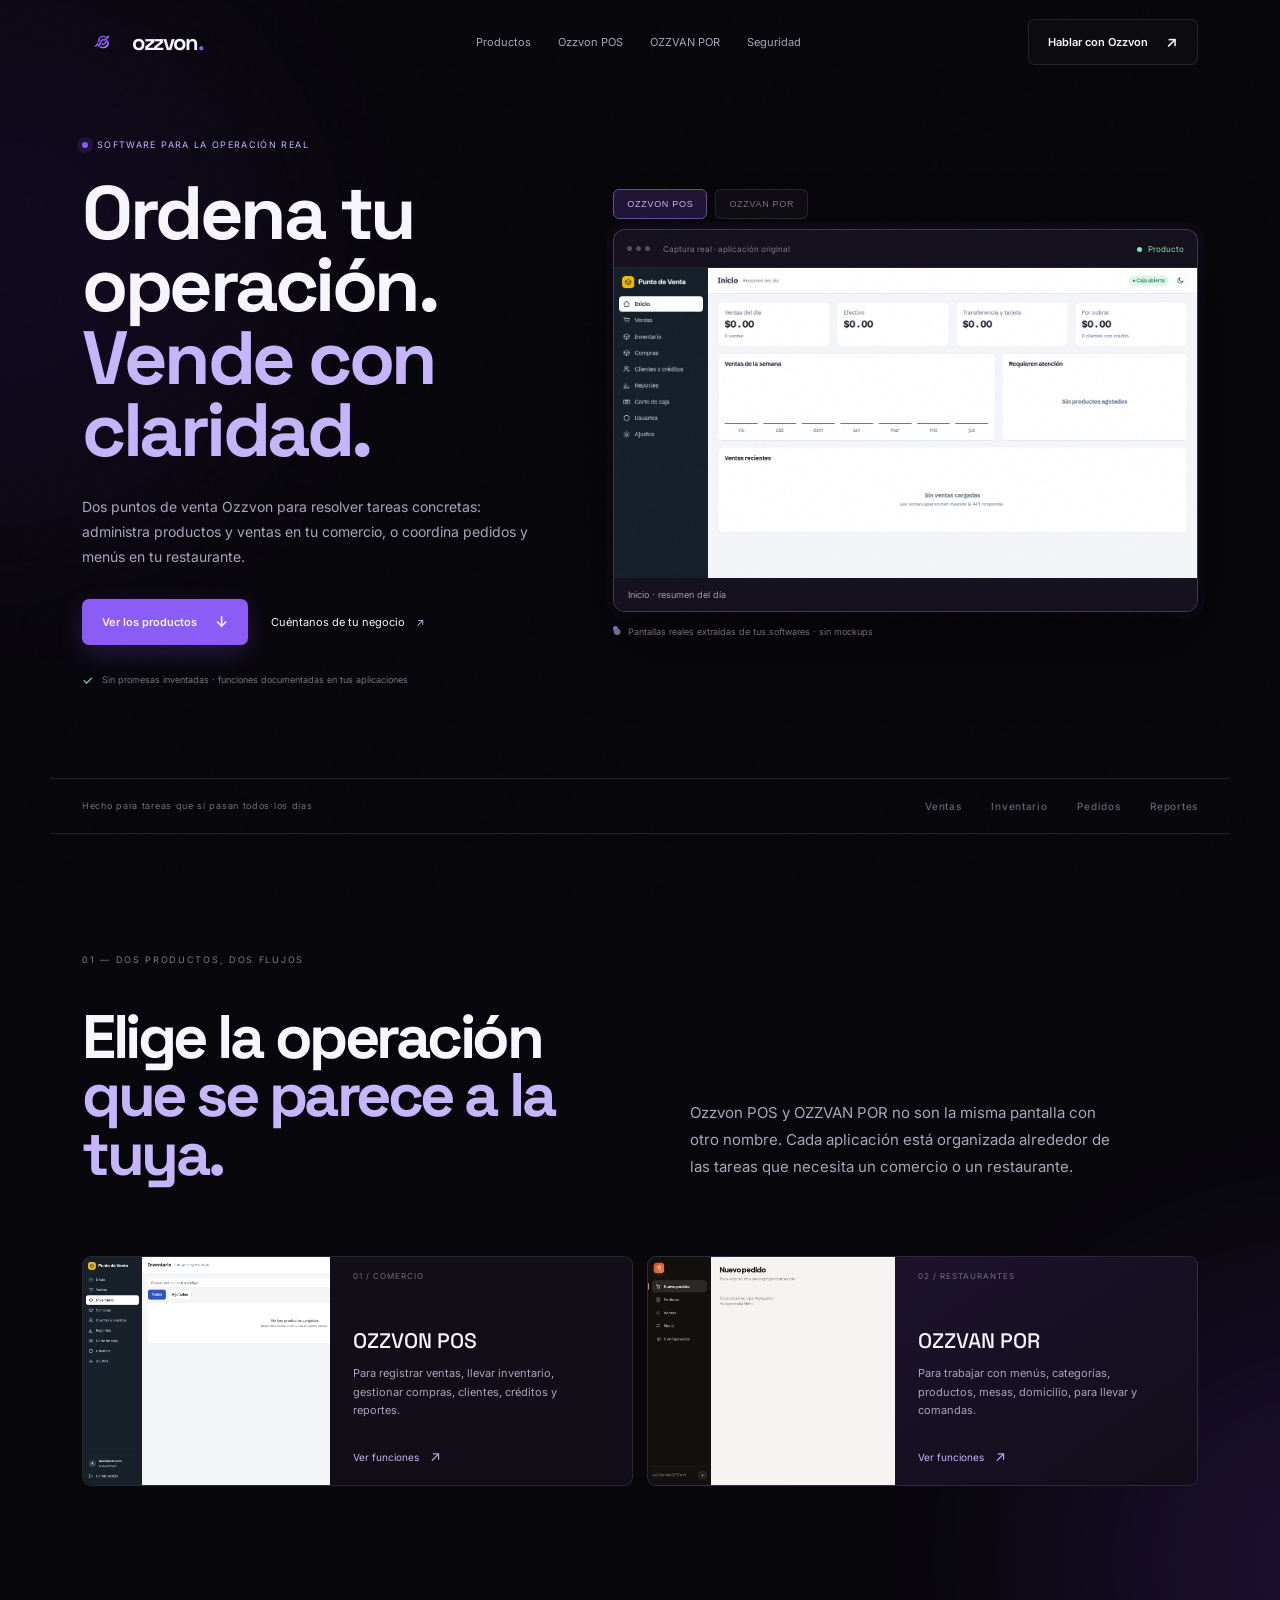
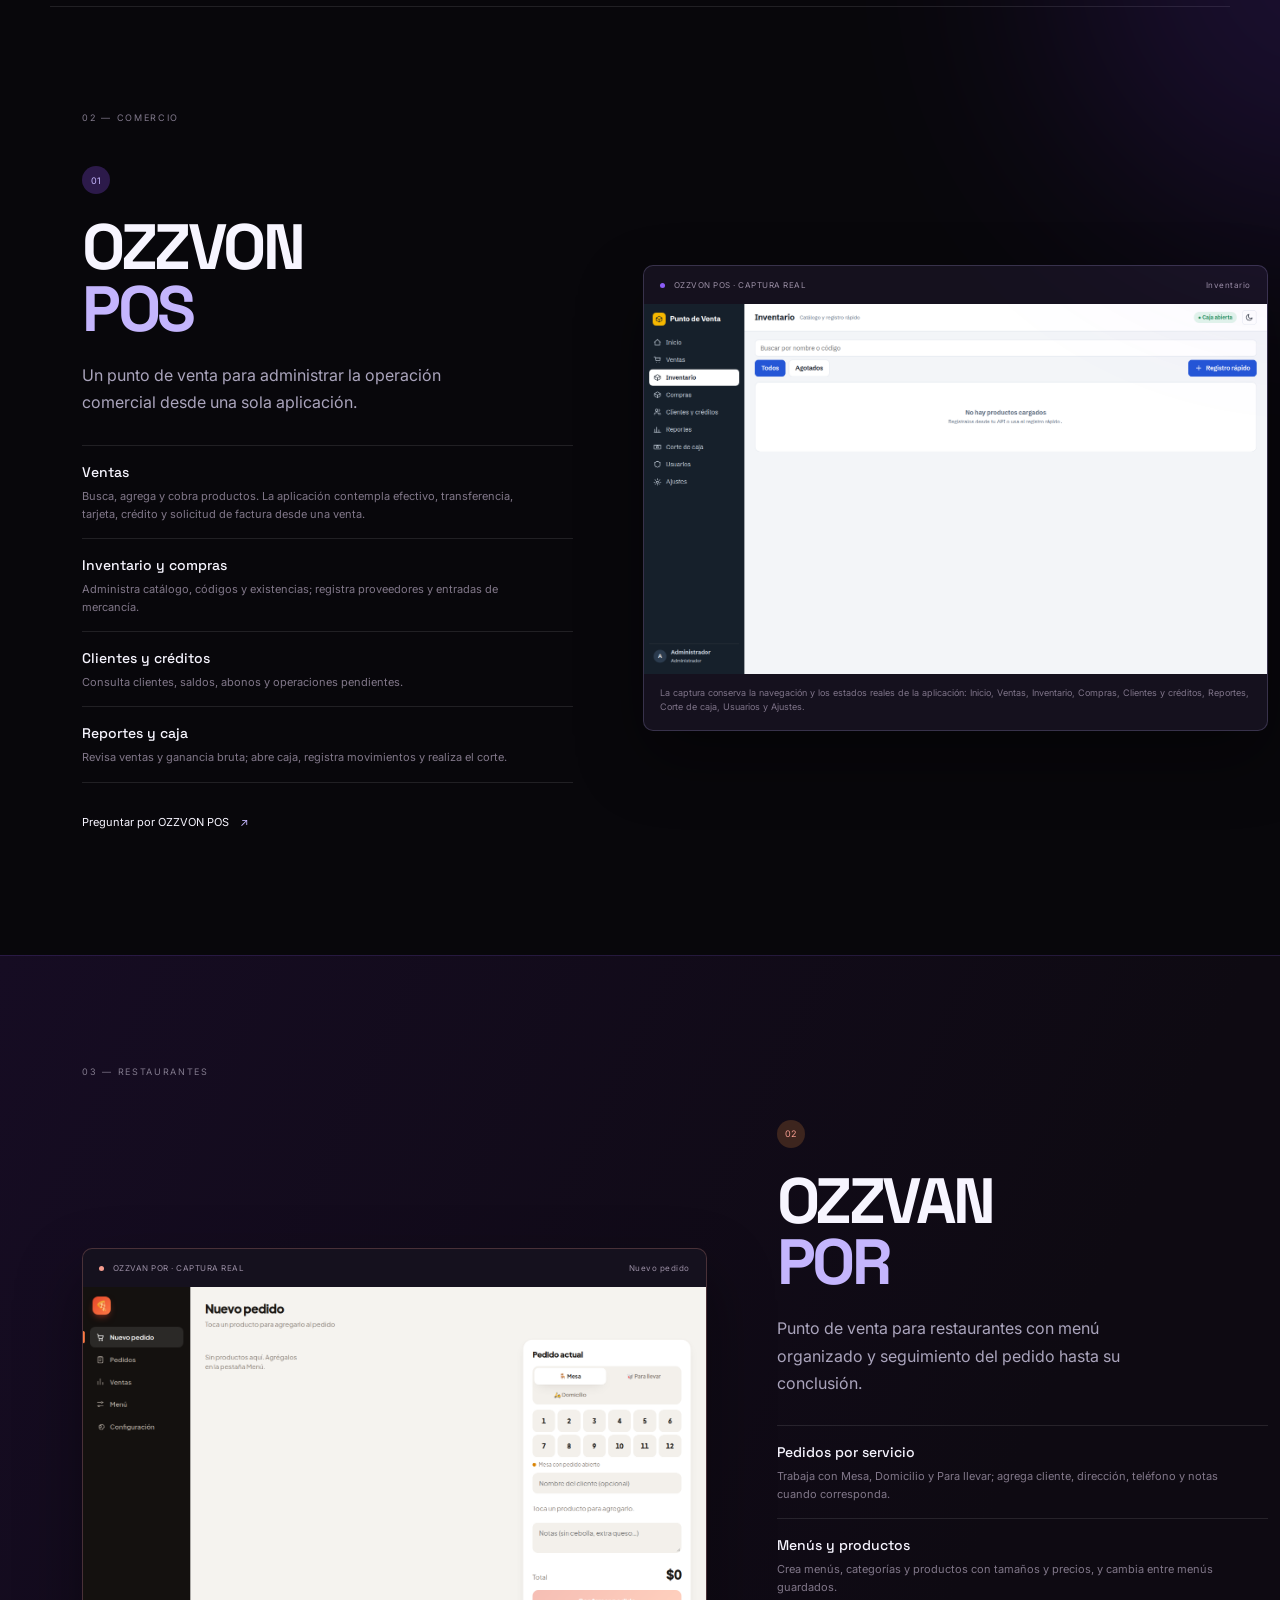
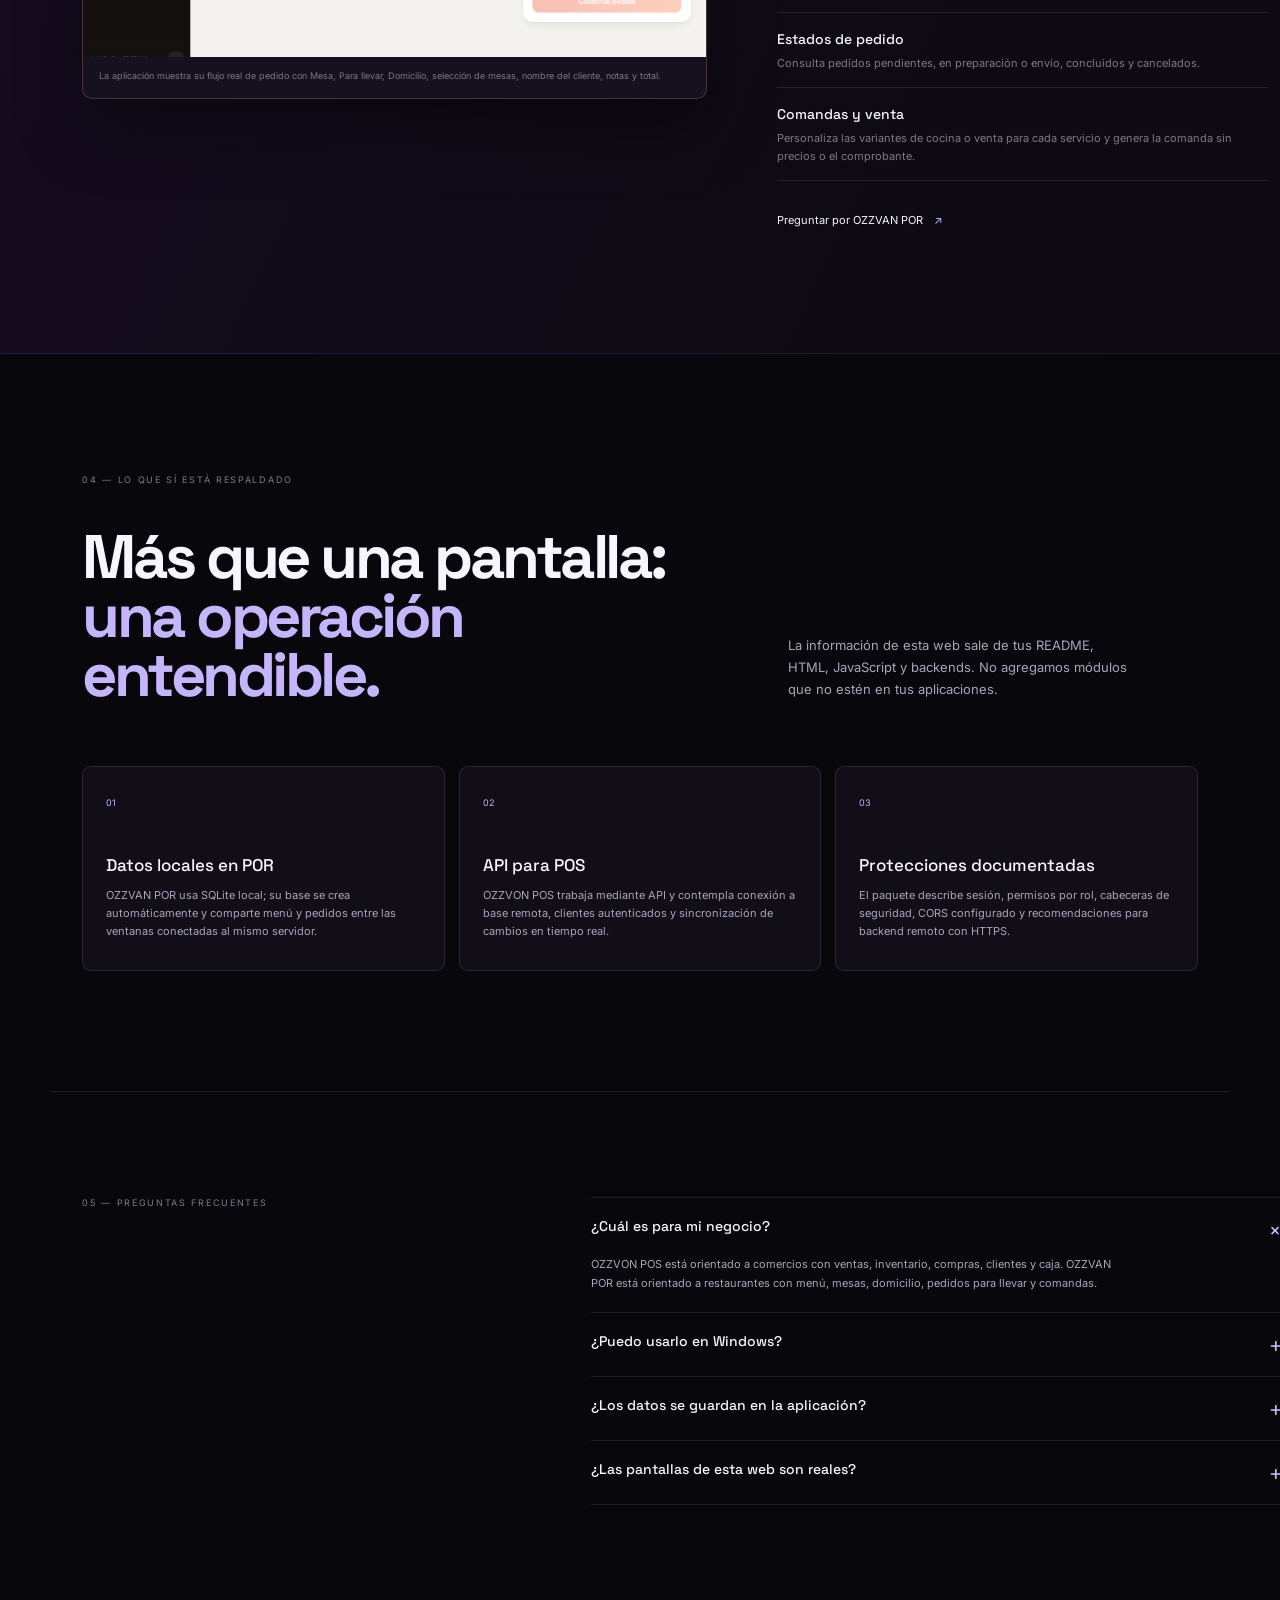
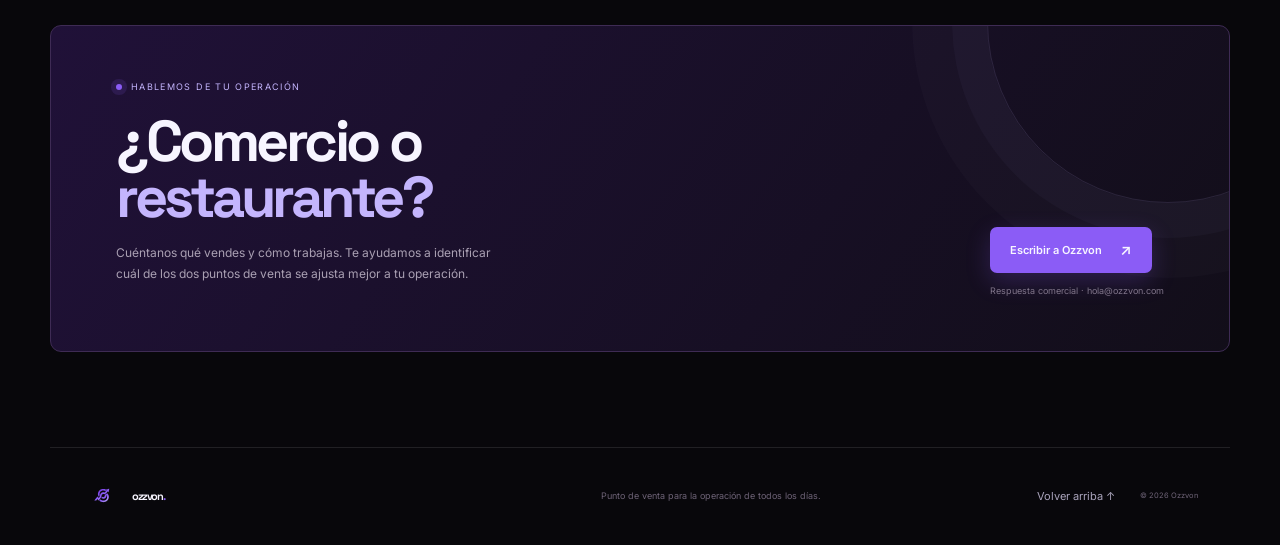
==== commit 6e76ad82: "Add files via upload" ====
--- a/index.html
+++ b/index.html
@@ -1,91 +1,42 @@
 <!doctype html>
 <html lang="es">
-  <head>
-    <meta charset="UTF-8" />
-    <meta name="viewport" content="width=device-width, initial-scale=1.0" />
-    <meta name="theme-color" content="#08070b" />
-    <meta name="description" content="Ozzvon hace más simple tu operación: punto de venta, inventario y control en una sola plataforma para negocios que quieren crecer." />
-    <meta name="keywords" content="punto de venta, software POS, inventario, ventas, negocios, Ozzvon" />
-    <meta property="og:type" content="website" />
-    <meta property="og:title" content="Ozzvon — Controla tu negocio con claridad" />
-    <meta property="og:description" content="El punto de venta que convierte cada operación en una decisión más inteligente." />
-    <meta property="og:site_name" content="Ozzvon" />
-    <meta name="twitter:card" content="summary_large_image" />
-    <link rel="canonical" href="/" />
-    <link rel="icon" href="./favicon.svg" type="image/svg+xml" />
-    <link rel="stylesheet" href="./styles.css" />
-    <link rel="preconnect" href="https://fonts.googleapis.com" />
-    <link rel="preconnect" href="https://fonts.gstatic.com" crossorigin />
-    <link href="https://fonts.googleapis.com/css2?family=Inter:wght@400;500;600;700&family=Space+Grotesk:wght@400;500;600;700&display=swap" rel="stylesheet" />
-    <title>Ozzvon — Punto de venta inteligente</title>
-  </head>
-  <body>
-    <div id="app">
-      <div class="ambient ambient-one"></div>
-      <div class="ambient ambient-two"></div>
-      <header class="site-header" id="inicio">
-        <a class="brand" href="#inicio" aria-label="Ozzvon, volver al inicio">
-          <span class="brand-mark" aria-hidden="true"><span></span><i></i></span>
-          <span>ozzvon<span class="brand-dot">.</span></span>
-        </a>
-        <nav class="desktop-nav" aria-label="Navegación principal">
-          <a href="#solucion">La solución</a>
-          <a href="#funciones">Funciones</a>
-          <a href="#seguridad">Seguridad</a>
-          <a href="#faq">Preguntas</a>
-        </nav>
-        <a class="button button-small button-ghost header-cta" href="#demo">Solicitar demo <span>↗</span></a>
-        <button class="menu-toggle" type="button" aria-label="Abrir menú" aria-expanded="false"><span></span><span></span></button>
-      </header>
-
-      <main>
-        <section class="hero section-pad">
-          <div class="hero-copy reveal">
-            <div class="eyebrow"><span class="pulse-dot"></span> Software para negocios que no se detienen</div>
-            <h1>Más control.<br /><em>Más negocio.</em></h1>
-            <p class="hero-text">Ozzvon convierte cada venta, producto y decisión en una operación más clara. El punto de venta que trabaja al ritmo de tu negocio.</p>
-            <div class="hero-actions">
-              <a class="button button-primary" href="#demo">Quiero una demo <span>↗</span></a>
-              <a class="text-link" href="#funciones">Explorar funciones <span>↓</span></a>
-            </div>
-            <div class="hero-note"><span class="check">✓</span> Configuración acompañada <span class="divider"></span> Sin contratos complicados</div>
-          </div>
-          <div class="hero-visual reveal delay-2" aria-label="Vista previa del panel de Ozzvon">
-            <div class="visual-orbit orbit-a"></div><div class="visual-orbit orbit-b"></div>
-            <div class="dashboard-card">
-              <div class="dash-top"><div class="window-dots"><i></i><i></i><i></i></div><span class="dash-label">Resumen del negocio</span><span class="dash-date">Hoy, 24 Jun <b>⌄</b></span></div>
-              <div class="dash-welcome"><div><small>Buenos días, Andrea</small><h3>Así va tu negocio <span>↗</span></h3></div><div class="avatar">AM</div></div>
-              <div class="stat-row"><div class="stat-box"><span>Ventas de hoy</span><strong>$42,860<small> MXN</small></strong><b class="up">↑ 18.4%</b></div><div class="stat-box"><span>Órdenes</span><strong>128</strong><b class="up">↑ 12.7%</b></div></div>
-              <div class="chart-box"><div class="chart-head"><span>Rendimiento semanal</span><span class="chart-legend"><i></i> Ventas</span></div><div class="chart"><div class="chart-grid"><i></i><i></i><i></i><i></i></div><svg viewBox="0 0 440 130" preserveAspectRatio="none" role="img" aria-label="Gráfica ascendente de ventas"><defs><linearGradient id="fill" x1="0" x2="0" y1="0" y2="1"><stop offset="0" stop-color="#8b5cf6" stop-opacity=".35"/><stop offset="1" stop-color="#8b5cf6" stop-opacity="0"/></linearGradient></defs><path class="chart-area" d="M0,108 C35,110 46,76 80,87 S124,102 155,68 S202,76 225,52 S271,72 296,47 S333,65 360,31 S408,32 440,10 L440,130 L0,130 Z"/><path class="chart-line" d="M0,108 C35,110 46,76 80,87 S124,102 155,68 S202,76 225,52 S271,72 296,47 S333,65 360,31 S408,32 440,10"/><circle cx="360" cy="31" r="4"/><circle cx="440" cy="10" r="4"/></svg><div class="chart-labels"><span>Lun</span><span>Mar</span><span>Mié</span><span>Jue</span><span>Vie</span><span>Sáb</span><span>Dom</span></div></div></div>
-              <div class="dash-bottom"><span><i class="mini-icon">✓</i> Inventario actualizado</span><span class="live"><i></i> En vivo</span></div>
-            </div>
-            <div class="float-card float-card-top"><span class="float-icon">↗</span><div><small>Ticket promedio</small><strong>$334.84</strong></div></div>
-            <div class="float-card float-card-bottom"><span class="float-icon purple">◈</span><div><small>Stock bajo</small><strong>03 productos</strong></div><span class="alert-arrow">→</span></div>
-          </div>
-        </section>
-
-        <section class="trust-strip section-pad reveal"><p>Diseñado para que tú te enfoques en lo que importa</p><div class="trust-logos"><span>cafeterías</span><span class="logo-cross">✦</span><span>COMERCIO LOCAL</span><span class="logo-ring">◉</span><span>retail<span class="tiny">pro</span></span><span class="logo-lines">///</span><span>servicios</span></div></section>
-
-        <section class="section-pad intro-section" id="solucion">
-          <div class="section-kicker reveal">01 — La solución</div>
-          <div class="intro-grid"><h2 class="reveal">Lo complejo,<br /><em>en calma.</em></h2><div class="intro-content reveal delay-1"><p class="large-copy">Tu negocio ya tiene suficiente movimiento. Ozzvon ordena lo que pasa detrás de cada venta para que puedas avanzar con información, no con intuición.</p><a class="circle-link" href="#funciones" aria-label="Ver cómo funciona Ozzvon">↘</a></div></div>
-          <div class="benefit-grid"><article class="benefit-card reveal"><span class="benefit-number">01</span><span class="benefit-icon">◎</span><h3>Claridad operativa</h3><p>Todo lo que necesitas ver, en un solo lugar. Sin hojas de cálculo ni información dispersa.</p><a href="#funciones">Conoce más <span>↗</span></a></article><article class="benefit-card featured reveal delay-1"><span class="benefit-number">02</span><span class="benefit-icon">⌁</span><h3>Control en tiempo real</h3><p>Ventas, inventario y equipo bajo control. Toma decisiones con datos que sí reflejan tu día.</p><a href="#seguridad">Conoce más <span>↗</span></a></article><article class="benefit-card reveal delay-2"><span class="benefit-number">03</span><span class="benefit-icon">↗</span><h3>Crece con velocidad</h3><p>Una plataforma que se adapta a tu operación hoy y a la que estás construyendo mañana.</p><a href="#demo">Conoce más <span>↗</span></a></article></div>
-        </section>
-
-        <section class="dark-section section-pad" id="funciones"><div class="section-kicker reveal">02 — Todo conectado</div><div class="feature-heading"><h2 class="reveal">Una operación que<br /><em>piensa contigo.</em></h2><p class="reveal delay-1">Menos clics. Menos errores. Más tiempo para atender, vender y crecer.</p></div><div class="feature-layout"><div class="feature-list reveal"><button class="feature-tab active" type="button"><span>01</span><b>Ventas sin fricción</b><small>Cobra en segundos, desde cualquier lugar de tu negocio.</small><i>↗</i></button><button class="feature-tab" type="button"><span>02</span><b>Inventario inteligente</b><small>Sabe qué tienes, qué falta y cuándo reponerlo.</small><i>↗</i></button><button class="feature-tab" type="button"><span>03</span><b>Reportes que hablan claro</b><small>Convierte tus datos en las próximas buenas decisiones.</small><i>↗</i></button><button class="feature-tab" type="button"><span>04</span><b>Equipo sincronizado</b><small>Roles, permisos y operación alineada en un mismo flujo.</small><i>↗</i></button></div><div class="feature-preview reveal delay-1"><div class="preview-top"><span>Terminal de venta</span><span class="status"><i></i> Lista para vender</span></div><div class="sale-screen"><div class="product-search">Buscar producto o escanear código <span>⌕</span></div><div class="sale-content"><div class="product-grid"><div class="product-item"><span class="product-art art-coffee">☕</span><b>Americano</b><small>Caliente · 12 oz</small><strong>$58</strong></div><div class="product-item"><span class="product-art art-bread">◒</span><b>Croissant</b><small>Panadería</small><strong>$46</strong></div><div class="product-item"><span class="product-art art-cake">▦</span><b>Pastel de limón</b><small>Rebanada</small><strong>$82</strong></div><div class="product-item"><span class="product-art art-tea">◌</span><b>Matcha latte</b><small>Frío · 16 oz</small><strong>$74</strong></div></div><div class="ticket"><div><small>Orden #00842</small><span>Para llevar · Ahora</span></div><div class="ticket-lines"><p><span>2 × Americano</span><b>$116</b></p><p><span>1 × Croissant</span><b>$46</b></p><p><span>1 × Matcha latte</span><b>$74</b></p></div><div class="ticket-total"><span>Total</span><strong>$236<small> MXN</small></strong></div><button>Continuar al pago <span>→</span></button></div></div></div></div></div></section>
-
-        <section class="section-pad solutions-section"><div class="section-kicker reveal">03 — Más para tu negocio</div><div class="solutions-header"><h2 class="reveal">Una plataforma.<br /><em>Muchas posibilidades.</em></h2><p class="reveal delay-1">Ozzvon crece contigo. Empieza con lo esencial y suma las herramientas que tu operación necesita.</p></div><div class="solutions-grid"><article class="solution-card solution-main reveal"><div class="solution-icon">⌘</div><span class="tag">Más elegido</span><h3>Ozzvon POS</h3><p>El centro de todo: ventas, productos, clientes y equipo en una experiencia simple.</p><a href="#demo">Ver solución <span>↗</span></a><div class="card-decoration">◌</div></article><article class="solution-card reveal delay-1"><div class="solution-icon">▦</div><h3>Ozzvon Inventario</h3><p>Visibilidad total de tu stock, sin sorpresas al final del día.</p><a href="#demo">Conocer más <span>↗</span></a></article><article class="solution-card reveal delay-2"><div class="solution-icon">◍</div><h3>Ozzvon Insights</h3><p>Reportes claros para decisiones que mueven el negocio.</p><a href="#demo">Conocer más <span>↗</span></a></article></div></section>
-
-        <section class="security-section section-pad" id="seguridad"><div class="security-glow"></div><div class="section-kicker reveal">04 — Tu tranquilidad, incluida</div><div class="security-grid"><div class="security-copy reveal"><h2>Tu negocio<br />en buenas <em>manos.</em></h2><p>La tecnología debe darte confianza, no más preocupaciones. Ozzvon está construido con capas de protección para que tus datos y tu operación estén disponibles cuando los necesitas.</p><a class="button button-light" href="#demo">Hablar con un especialista <span>↗</span></a></div><div class="security-points reveal delay-1"><div class="security-point"><span>◈</span><div><h3>Datos protegidos</h3><p>Tu información viaja y se almacena de forma segura.</p></div><b>01</b></div><div class="security-point"><span>⟳</span><div><h3>Siempre disponible</h3><p>Accede a tu operación desde donde estés, cuando lo necesites.</p></div><b>02</b></div><div class="security-point"><span>✓</span><div><h3>Acompañamiento real</h3><p>No estás solo: nuestro equipo está para ayudarte a avanzar.</p></div><b>03</b></div></div></div></section>
-
-        <section class="social-section section-pad"><div class="social-top"><div class="section-kicker reveal">05 — Lo dicen ellos</div><div class="rating reveal delay-1"><strong>4.9</strong><span>★★★★★<small>+120 negocios confían en Ozzvon</small></span></div></div><div class="testimonial-grid"><blockquote class="testimonial featured-testimonial reveal"><div class="quote-mark">“</div><p>Por fin dejamos de apagar fuegos. Ahora sabemos qué está pasando en el negocio antes de que se convierta en un problema.</p><footer><span class="person-avatar">LM</span><span><b>Laura Méndez</b><small>Fundadora, Casa Miga</small></span></footer></blockquote><blockquote class="testimonial reveal delay-1"><div class="quote-mark">“</div><p>Ozzvon nos dio la claridad que necesitábamos para abrir nuestra segunda sucursal con confianza.</p><footer><span class="person-avatar alt">RS</span><span><b>Ricardo Soto</b><small>Director, Norte Café</small></span></footer></blockquote><div class="metrics-card reveal delay-2"><span>Desde que usan Ozzvon</span><strong>+32<small>%</small></strong><p>de crecimiento promedio en productividad</p><div class="metric-line"><i></i></div><small>Basado en clientes activos</small></div></div></section>
-
-        <section class="faq-section section-pad" id="faq"><div class="faq-heading"><div class="section-kicker reveal">06 — Resolvemos tus dudas</div><h2 class="reveal">Preguntas que<br /><em>vale la pena hacer.</em></h2></div><div class="faq-list reveal delay-1"><details open><summary>¿Ozzvon funciona para mi tipo de negocio?<span>+</span></summary><p>Sí. Ozzvon se adapta a cafeterías, restaurantes, tiendas, servicios y comercios que necesitan ordenar sus ventas y operación. En una demo revisamos tu caso específico.</p></details><details><summary>¿Necesito instalar algo?<span>+</span></summary><p>No necesitas infraestructura complicada. Te acompañamos en la configuración inicial y tu equipo puede empezar a operar rápidamente.</p></details><details><summary>¿Puedo ver mi negocio desde el celular?<span>+</span></summary><p>Sí. Tus reportes y la información esencial están disponibles para que tengas visibilidad aunque estés fuera del punto de venta.</p></details><details><summary>¿Cómo es el acompañamiento?<span>+</span></summary><p>Comenzamos con una demo, entendemos tus procesos y te ayudamos a configurar una operación clara. Después, nuestro equipo está disponible para acompañarte.</p></details></div></section>
-
-        <section class="demo-section section-pad" id="demo"><div class="demo-card"><div class="demo-copy reveal"><div class="eyebrow"><span class="pulse-dot"></span> Empieza con claridad</div><h2>Tu siguiente<br /><em>buena decisión</em><br />empieza aquí.</h2><p>Cuéntanos un poco sobre tu negocio y te mostramos cómo Ozzvon puede ayudarte a operar mejor.</p><div class="demo-perks"><span>✓ Demo personalizada</span><span>✓ Sin compromiso</span><span>✓ Respuesta en 24 h</span></div></div><form class="demo-form reveal delay-1" id="demo-form"><div class="form-row"><label>Tu nombre<input required name="name" type="text" placeholder="¿Cómo te llamas?" /></label><label>Tu correo<input required name="email" type="email" placeholder="nombre@negocio.com" /></label></div><label>Cuéntanos sobre tu negocio<textarea required name="message" rows="3" placeholder="¿Qué te gustaría mejorar?"></textarea></label><button class="button button-primary" type="submit">Solicitar mi demo <span>↗</span></button><p class="form-note">Al enviar aceptas que te contactemos para hablar de Ozzvon. Sin spam, lo prometemos.</p><div class="form-success" aria-live="polite">✓ Recibimos tu solicitud. Te contactaremos muy pronto.</div></form></div></section>
-      </main>
-      <footer class="site-footer section-pad"><div class="footer-top"><a class="brand" href="#inicio"><span class="brand-mark" aria-hidden="true"><span></span><i></i></span><span>ozzvon<span class="brand-dot">.</span></span></a><p>Haz que tu negocio<br />avance con claridad.</p><div class="footer-links"><div><small>Explora</small><a href="#solucion">La solución</a><a href="#funciones">Funciones</a><a href="#seguridad">Seguridad</a></div><div><small>Hablemos</small><a href="#demo">Solicitar demo</a><a href="mailto:hola@ozzvon.com">hola@ozzvon.com</a><a href="#faq">Preguntas frecuentes</a></div></div></div><div class="footer-bottom"><span>© 2024 Ozzvon. Hecho para avanzar.</span><span>Privacidad <i></i> Términos <i></i> México</span></div></footer>
-    </div>
-    <script src="./main.js" defer></script>
-  </body>
-</html>
+<head>
+<meta charset="UTF-8">
+<meta name="viewport" content="width=device-width, initial-scale=1.0">
+<meta name="theme-color" content="#08070b">
+<meta name="description" content="Ozzvon POS y OZZVAN POR: puntos de venta para comercios y restaurantes. Ventas, inventario, compras, clientes, menús, pedidos y reportes.">
+<meta property="og:type" content="website">
+<meta property="og:title" content="Ozzvon — Punto de venta para tu operación">
+<meta property="og:description" content="Dos puntos de venta para tareas reales de comercios y restaurantes.">
+<link rel="canonical" href="./">
+<link rel="icon" href="./ozzvon-logo.svg" type="image/svg+xml">
+<link rel="preconnect" href="https://fonts.googleapis.com">
+<link rel="preconnect" href="https://fonts.gstatic.com" crossorigin>
+<link href="https://fonts.googleapis.com/css2?family=Inter:wght@400;500;600;700&family=Space+Grotesk:wght@400;500;600;700&display=swap" rel="stylesheet">
+<link rel="stylesheet" href="./styles.css">
+<title>Ozzvon — Punto de venta para comercios y restaurantes</title>
+</head>
+<body>
+<div class="ambient ambient-a"></div><div class="ambient ambient-b"></div>
+<header class="site-header" id="inicio">
+  <a class="brand" href="#inicio" aria-label="Ozzvon, inicio"><img src="./ozzvon-logo.svg" alt="" aria-hidden="true"><span>ozzvon<span class="dot">.</span></span></a>
+  <nav class="desktop-nav" id="site-nav" aria-label="Navegación principal"><a href="#productos">Productos</a><a href="#comercio">Ozzvon POS</a><a href="#restaurantes">OZZVAN POR</a><a href="#seguridad">Seguridad</a></nav>
+  <a class="button button-ghost header-cta" href="#contacto">Hablar con Ozzvon <span>↗</span></a>
+  <button class="menu-toggle" type="button" aria-label="Abrir menú" aria-controls="site-nav" aria-expanded="false"><span></span><span></span></button>
+</header>
+<main>
+<section class="hero page-width">
+  <div class="hero-copy reveal"><p class="eyebrow"><i></i> Software para la operación real</p><h1>Ordena tu operación.<br><em>Vende con claridad.</em></h1><p class="hero-text">Dos puntos de venta Ozzvon para resolver tareas concretas: administra productos y ventas en tu comercio, o coordina pedidos y menús en tu restaurante.</p><div class="hero-actions"><a class="button button-primary" href="#productos">Ver los productos <span>↓</span></a><a class="text-link" href="#contacto">Cuéntanos de tu negocio <span>↗</span></a></div><div class="hero-note"><span>✓</span> Sin promesas inventadas · funciones documentadas en tus aplicaciones</div></div>
+  <div class="hero-product reveal delay-1"><div class="product-tabs" role="tablist"><button class="product-tab active" data-product="pos" role="tab" aria-selected="true">OZZVON POS</button><button class="product-tab" data-product="por" role="tab" aria-selected="false">OZZVAN POR</button></div><div class="product-frame"><div class="frame-bar"><span class="window-dots"><i></i><i></i><i></i></span><span class="frame-title">Captura real · aplicación original</span><span class="live-pill"><i></i> Producto</span></div><figure class="product-shot active" data-shot="pos"><img src="./real-assets/ozzvon-pos-dashboard.png" alt="Pantalla real del inicio de OZZVON POS con ventas del día, efectivo, transferencia y tarjeta, por cobrar y ventas de la semana"><figcaption>Inicio · resumen del día</figcaption></figure><figure class="product-shot" data-shot="por"><img src="./real-assets/ozzvan-por-nuevo-pedido.png" alt="Pantalla real de nuevo pedido de OZZVAN POR con mesa, para llevar, domicilio y selección de mesas"><figcaption>Nuevo pedido · mesa, para llevar y domicilio</figcaption></figure></div><p class="real-note"><span>●</span> Pantallas reales extraídas de tus softwares · sin mockups</p></div>
+</section>
+<section class="trust-strip page-width reveal"><span>Hecho para tareas que sí pasan todos los días</span><div><b>Ventas</b><b>Inventario</b><b>Pedidos</b><b>Reportes</b></div></section>
+<section class="intro page-width" id="productos"><div class="section-kicker reveal">01 — Dos productos, dos flujos</div><div class="intro-grid"><h2 class="reveal">Elige la operación<br><em>que se parece a la tuya.</em></h2><p class="reveal delay-1">Ozzvon POS y OZZVAN POR no son la misma pantalla con otro nombre. Cada aplicación está organizada alrededor de las tareas que necesita un comercio o un restaurante.</p></div><div class="product-cards"><article class="product-card reveal"><span class="product-no">01 / COMERCIO</span><img src="./real-assets/ozzvon-pos-inventory.png" alt="Pantalla real de inventario de OZZVON POS" loading="lazy"><div><h3>OZZVON POS</h3><p>Para registrar ventas, llevar inventario, gestionar compras, clientes, créditos y reportes.</p><a href="#comercio">Ver funciones <span>↗</span></a></div></article><article class="product-card product-card-purple reveal delay-1"><span class="product-no">02 / RESTAURANTES</span><img src="./real-assets/ozzvan-por-nuevo-pedido.png" alt="Pantalla real de nuevo pedido de OZZVAN POR" loading="lazy"><div><h3>OZZVAN POR</h3><p>Para trabajar con menús, categorías, productos, mesas, domicilio, para llevar y comandas.</p><a href="#restaurantes">Ver funciones <span>↗</span></a></div></article></div></section>
+<section class="product-section page-width" id="comercio"><div class="section-kicker reveal">02 — Comercio</div><div class="product-detail-grid"><div class="detail-copy reveal"><span class="number-tag">01</span><h2>OZZVON<br><em>POS</em></h2><p class="lead">Un punto de venta para administrar la operación comercial desde una sola aplicación.</p><div class="feature-list"><div><b>Ventas</b><p>Busca, agrega y cobra productos. La aplicación contempla efectivo, transferencia, tarjeta, crédito y solicitud de factura desde una venta.</p></div><div><b>Inventario y compras</b><p>Administra catálogo, códigos y existencias; registra proveedores y entradas de mercancía.</p></div><div><b>Clientes y créditos</b><p>Consulta clientes, saldos, abonos y operaciones pendientes.</p></div><div><b>Reportes y caja</b><p>Revisa ventas y ganancia bruta; abre caja, registra movimientos y realiza el corte.</p></div></div><a class="text-link" href="#contacto">Preguntar por OZZVON POS <span>↗</span></a></div><div class="real-screen reveal delay-1"><div class="screen-label"><span><i></i> OZZVON POS · CAPTURA REAL</span><span>Inventario</span></div><img src="./real-assets/ozzvon-pos-inventory.png" alt="Captura real del inventario de OZZVON POS" loading="lazy"><p>La captura conserva la navegación y los estados reales de la aplicación: Inicio, Ventas, Inventario, Compras, Clientes y créditos, Reportes, Corte de caja, Usuarios y Ajustes.</p></div></div></section>
+<section class="restaurant-section" id="restaurantes"><div class="page-width"><div class="section-kicker reveal">03 — Restaurantes</div><div class="product-detail-grid reverse"><div class="real-screen restaurant-screen reveal"><div class="screen-label"><span><i></i> OZZVAN POR · CAPTURA REAL</span><span>Nuevo pedido</span></div><img src="./real-assets/ozzvan-por-nuevo-pedido.png" alt="Captura real de nuevo pedido de OZZVAN POR" loading="lazy"><p>La aplicación muestra su flujo real de pedido con Mesa, Para llevar, Domicilio, selección de mesas, nombre del cliente, notas y total.</p></div><div class="detail-copy reveal delay-1"><span class="number-tag coral">02</span><h2>OZZVAN<br><em>POR</em></h2><p class="lead">Punto de venta para restaurantes con menú organizado y seguimiento del pedido hasta su conclusión.</p><div class="feature-list"><div><b>Pedidos por servicio</b><p>Trabaja con Mesa, Domicilio y Para llevar; agrega cliente, dirección, teléfono y notas cuando corresponda.</p></div><div><b>Menús y productos</b><p>Crea menús, categorías y productos con tamaños y precios, y cambia entre menús guardados.</p></div><div><b>Estados de pedido</b><p>Consulta pedidos pendientes, en preparación o envío, concluidos y cancelados.</p></div><div><b>Comandas y venta</b><p>Personaliza las variantes de cocina o venta para cada servicio y genera la comanda sin precios o el comprobante.</p></div></div><a class="text-link" href="#contacto">Preguntar por OZZVAN POR <span>↗</span></a></div></div></div></section>
+<section class="workflow page-width" id="seguridad"><div class="section-kicker reveal">04 — Lo que sí está respaldado</div><div class="workflow-head"><h2 class="reveal">Más que una pantalla:<br><em>una operación entendible.</em></h2><p class="reveal delay-1">La información de esta web sale de tus README, HTML, JavaScript y backends. No agregamos módulos que no estén en tus aplicaciones.</p></div><div class="workflow-grid"><article class="reveal"><span>01</span><b>Datos locales en POR</b><p>OZZVAN POR usa SQLite local; su base se crea automáticamente y comparte menú y pedidos entre las ventanas conectadas al mismo servidor.</p></article><article class="reveal delay-1"><span>02</span><b>API para POS</b><p>OZZVON POS trabaja mediante API y contempla conexión a base remota, clientes autenticados y sincronización de cambios en tiempo real.</p></article><article class="reveal delay-2"><span>03</span><b>Protecciones documentadas</b><p>El paquete describe sesión, permisos por rol, cabeceras de seguridad, CORS configurado y recomendaciones para backend remoto con HTTPS.</p></article></div></section>
+<section class="faq page-width"><div class="section-kicker reveal">05 — Preguntas frecuentes</div><div class="faq-list reveal delay-1"><details open><summary>¿Cuál es para mi negocio?<span>+</span></summary><p>OZZVON POS está orientado a comercios con ventas, inventario, compras, clientes y caja. OZZVAN POR está orientado a restaurantes con menú, mesas, domicilio, pedidos para llevar y comandas.</p></details><details><summary>¿Puedo usarlo en Windows?<span>+</span></summary><p>Los dos proyectos incluyen lanzadores y configuración para aplicación de escritorio en Windows. OZZVON POS documenta la construcción de un ejecutable con PyInstaller y OZZVAN POR incluye su propio archivo de construcción.</p></details><details><summary>¿Los datos se guardan en la aplicación?<span>+</span></summary><p>Depende del producto y la configuración. OZZVAN POR usa SQLite local. OZZVON POS está preparado para trabajar con una API y su documentación contempla una base remota; no se deben colocar credenciales de base de datos en el frontend.</p></details><details><summary>¿Las pantallas de esta web son reales?<span>+</span></summary><p>Sí. Las imágenes mostradas fueron renderizadas desde los HTML, CSS y JavaScript incluidos en tu archivo WEB.rar. Las etiquetas indican qué aplicación y vista corresponde a cada captura.</p></details></div></section>
+<section class="contact-section" id="contacto"><div class="page-width contact-card reveal"><div><p class="eyebrow"><i></i> Hablemos de tu operación</p><h2>¿Comercio o<br><em>restaurante?</em></h2><p>Cuéntanos qué vendes y cómo trabajas. Te ayudamos a identificar cuál de los dos puntos de venta se ajusta mejor a tu operación.</p></div><div class="contact-actions"><a class="button button-primary" href="mailto:hola@ozzvon.com?subject=Consulta%20sobre%20Ozzvon">Escribir a Ozzvon <span>↗</span></a><small>Respuesta comercial · hola@ozzvon.com</small></div></div></section>
+</main>
+<footer class="site-footer page-width"><a class="brand" href="#inicio"><img src="./ozzvon-logo.svg" alt="" aria-hidden="true"><span>ozzvon<span class="dot">.</span></span></a><span>Punto de venta para la operación de todos los días.</span><a href="#inicio">Volver arriba ↑</a><small>© 2026 Ozzvon</small></footer>
+<script src="./main.js" defer></script>
+</body></html>
--- a/styles.css
+++ b/styles.css
@@ -1,5 +1,6 @@
 @import url('https://fonts.googleapis.com/css2?family=Inter:wght@400;500;600;700&family=Space+Grotesk:wght@400;500;600;700&display=swap');
-:root{--bg:#08070b;--surface:#110e18;--surface2:#17121f;--line:rgba(255,255,255,.1);--text:#f7f5ff;--muted:#aaa4bc;--purple:#8b5cf6;--purple-dark:#5b21b6;--lilac:#c4b5fd;--green:#8de0b5;--container:1180px}
-*{box-sizing:border-box}html{scroll-behavior:smooth}body{margin:0;background:var(--bg);color:var(--text);font-family:Inter,system-ui,sans-serif;-webkit-font-smoothing:antialiased}body:before{content:'';position:fixed;inset:0;pointer-events:none;opacity:.03;background-image:url("data:image/svg+xml,%3Csvg viewBox='0 0 180 180' xmlns='http://www.w3.org/2000/svg'%3E%3Cfilter id='n'%3E%3CfeTurbulence type='fractalNoise' baseFrequency='.85' numOctaves='3' stitchTiles='stitch'/%3E%3C/filter%3E%3Crect width='100%25' height='100%25' filter='url(%23n)' opacity='.5'/%3E%3C/svg%3E");z-index:10}.ambient{position:absolute;width:500px;height:500px;border-radius:50%;filter:blur(100px);opacity:.18;pointer-events:none}.ambient-one{top:80px;left:-220px;background:#4c1d95}.ambient-two{top:760px;right:-300px;background:#7c3aed}.section-pad{max-width:var(--container);margin:0 auto;padding-left:32px;padding-right:32px}.site-header{height:84px;display:flex;align-items:center;justify-content:space-between;max-width:var(--container);padding:0 32px;margin:auto;position:relative;z-index:20;transition:.3s}.site-header.scrolled{background:rgba(8,7,11,.82);backdrop-filter:blur(18px)}.brand{color:var(--text);font-family:'Space Grotesk',sans-serif;font-size:22px;font-weight:700;letter-spacing:-1.4px;display:flex;align-items:center;gap:9px;text-decoration:none}.brand-dot{color:var(--purple)}.brand-mark{width:25px;height:25px;border:2px solid var(--lilac);border-radius:50%;display:block;position:relative;transform:rotate(-35deg)}.brand-mark:before{content:'';position:absolute;width:13px;height:7px;border:2px solid var(--purple);border-left:0;right:-4px;top:7px;border-radius:0 10px 10px 0}.brand-mark span{width:5px;height:5px;border-radius:50%;background:var(--lilac);position:absolute;right:-5px;top:8px}.brand-mark i{width:4px;height:4px;border-radius:50%;background:var(--purple);position:absolute;left:5px;bottom:4px}.desktop-nav{display:flex;gap:33px;margin-left:80px}.desktop-nav a,.footer-links a{color:var(--muted);text-decoration:none;font-size:12px;transition:.25s}.desktop-nav a:hover,.footer-links a:hover{color:var(--text)}.button{display:inline-flex;gap:20px;align-items:center;justify-content:center;padding:16px 20px;border-radius:8px;font-size:12px;font-weight:600;text-decoration:none;border:1px solid transparent;transition:transform .25s,background .25s,border .25s,box-shadow .25s;color:var(--text);cursor:pointer}.button span{font-size:16px;line-height:0}.button:hover{transform:translateY(-2px)}.button-primary{background:var(--purple);box-shadow:0 8px 25px rgba(139,92,246,.23)}.button-primary:hover{background:#9a6bfa;box-shadow:0 12px 32px rgba(139,92,246,.4)}.button-ghost{border-color:var(--line);background:rgba(255,255,255,.02)}.button-ghost:hover{border-color:rgba(196,181,253,.5);background:rgba(139,92,246,.1)}.button-light{background:var(--text);color:#15101e}.button-light:hover{box-shadow:0 10px 35px rgba(255,255,255,.14)}.button-small{padding:11px 16px}.menu-toggle{display:none;background:none;border:0;padding:8px}.menu-toggle span{display:block;width:22px;height:1px;background:var(--text);margin:5px}.hero{min-height:600px;display:grid;grid-template-columns:47% 53%;align-items:center;padding-top:67px;padding-bottom:105px;position:relative}.eyebrow{color:var(--lilac);font-size:10px;letter-spacing:1.1px;text-transform:uppercase;display:flex;align-items:center;gap:8px}.pulse-dot{width:6px;height:6px;background:var(--purple);border-radius:50%;box-shadow:0 0 0 5px rgba(139,92,246,.14)}h1,h2,h3,p{margin-top:0}h1,h2{font-family:'Space Grotesk',sans-serif;letter-spacing:-3.5px;line-height:.96;margin-bottom:0}h1{font-size:clamp(55px,6.2vw,88px);margin:27px 0 27px}h1 em,h2 em{font-style:normal;color:var(--lilac)}.hero-text{max-width:420px;color:var(--muted);font-size:15px;line-height:1.8;margin-bottom:31px}.hero-actions{display:flex;align-items:center;gap:24px}.text-link{color:var(--text);font-size:12px;text-decoration:none}.text-link span{color:var(--lilac);margin-left:8px}.hero-note{display:flex;align-items:center;gap:8px;color:#777084;font-size:10px;margin-top:28px}.check{color:var(--green);font-size:13px}.divider{width:1px;height:11px;background:#403b4b;margin:0 4px}.hero-visual{min-height:440px;position:relative;display:flex;align-items:center;justify-content:center}.visual-orbit{position:absolute;border:1px solid rgba(139,92,246,.2);border-radius:50%;width:530px;height:250px;transform:rotate(-28deg)}.orbit-b{width:450px;height:210px;transform:rotate(33deg);border-color:rgba(196,181,253,.11)}.dashboard-card{width:min(100%,520px);background:#15111e;border:1px solid rgba(196,181,253,.22);border-radius:14px;box-shadow:0 30px 70px rgba(0,0,0,.55),0 0 0 7px rgba(139,92,246,.04);padding:20px;position:relative;z-index:1;transform:perspective(1000px) rotateY(-4deg) rotateX(2deg)}.dash-top,.dash-welcome,.stat-row,.dash-bottom,.chart-head,.chart-labels{display:flex;align-items:center;justify-content:space-between}.window-dots{display:flex;gap:4px}.window-dots i{width:5px;height:5px;border-radius:50%;background:#554a61}.dash-label{font-size:8px;letter-spacing:.5px;color:#81798c;margin-left:30px}.dash-date{font-size:8px;color:#81798c}.dash-date b{color:#c2b9cc;margin-left:4px}.dash-welcome{margin-top:30px}.dash-welcome small{font-size:9px;color:#81798c}.dash-welcome h3{font-size:14px;margin:7px 0 0}.dash-welcome h3 span{font-size:12px;color:var(--lilac);font-weight:400}.avatar{width:27px;height:27px;border-radius:8px;background:#2a2039;color:var(--lilac);font-size:8px;display:grid;place-items:center}.stat-row{gap:10px;margin-top:19px;align-items:stretch}.stat-box{flex:1;border:1px solid rgba(255,255,255,.07);padding:12px;border-radius:8px}.stat-box span{font-size:8px;color:#81798c;display:block}.stat-box strong{display:block;font-family:'Space Grotesk';font-size:17px;margin:7px 0}.stat-box strong small{font-size:7px;color:#81798c}.stat-box b{font-size:8px;font-weight:500}.up{color:var(--green)}.chart-box{margin-top:10px;border:1px solid rgba(255,255,255,.07);padding:13px 12px 8px;border-radius:8px}.chart-head{font-size:8px;color:#aaa1b2}.chart-legend{font-size:7px;color:#81798c}.chart-legend i{display:inline-block;width:5px;height:5px;background:var(--purple);border-radius:50%;margin-right:4px}.chart{height:125px;position:relative;margin-top:5px}.chart-grid{position:absolute;inset:12px 0 18px;display:flex;flex-direction:column;justify-content:space-between}.chart-grid i{border-top:1px dashed rgba(255,255,255,.06)}.chart svg{width:100%;height:100%;position:relative}.chart-area{fill:url(#fill)}.chart-line{fill:none;stroke:#a78bfa;stroke-width:2}.chart circle{fill:#0f0b16;stroke:#c4b5fd;stroke-width:2}.chart-labels{color:#625a6d;font-size:7px;margin-top:-2px}.dash-bottom{font-size:8px;color:#81798c;padding:14px 2px 0}.mini-icon{color:var(--green);font-style:normal;margin-right:4px}.live{color:var(--green)}.live i{display:inline-block;width:5px;height:5px;background:var(--green);border-radius:50%;margin-right:5px}.float-card{position:absolute;z-index:2;background:rgba(28,21,39,.92);border:1px solid rgba(196,181,253,.22);border-radius:9px;padding:11px 13px;display:flex;align-items:center;gap:9px;box-shadow:0 12px 30px rgba(0,0,0,.25);animation:float 5s ease-in-out infinite}.float-card small{display:block;color:#81798c;font-size:7px;margin-bottom:3px}.float-card strong{font-family:'Space Grotesk';font-size:12px}.float-card-top{top:62px;right:7px}.float-card-bottom{bottom:55px;left:-1px}.float-icon{width:22px;height:22px;display:grid;place-items:center;background:#1f4e3c;border-radius:6px;color:var(--green);font-size:13px}.float-icon.purple{background:#322250;color:var(--lilac)}.alert-arrow{font-size:17px;color:var(--lilac);margin-left:7px}.float-card-bottom{animation-delay:-2s}@keyframes float{50%{transform:translateY(-8px)}}.trust-strip{border-top:1px solid var(--line);border-bottom:1px solid var(--line);padding-top:23px;padding-bottom:23px;display:flex;align-items:center;justify-content:space-between}.trust-strip p{font-size:9px;letter-spacing:.8px;color:#756d80;margin:0}.trust-logos{display:flex;align-items:center;gap:21px;color:#6f6778;font-size:11px;letter-spacing:1.3px}.logo-cross,.logo-ring,.logo-lines{color:#524960}.tiny{font-size:7px}.intro-section{padding-top:135px;padding-bottom:135px}.section-kicker{color:#81798c;text-transform:uppercase;letter-spacing:1.7px;font-size:9px;margin-bottom:46px}.intro-grid{display:grid;grid-template-columns:1fr 1fr;gap:90px;align-items:end}.intro-grid h2,.feature-heading h2,.solutions-header h2,.faq-heading h2{font-size:clamp(45px,5vw,68px)}.intro-content{padding-bottom:6px;display:flex;align-items:end;justify-content:space-between;gap:30px}.large-copy{font-size:17px;line-height:1.75;color:var(--muted);max-width:430px;margin:0}.circle-link{width:46px;height:46px;border:1px solid #42374f;color:var(--lilac);border-radius:50%;display:grid;place-items:center;text-decoration:none;flex:0 0 auto;transition:.25s}.circle-link:hover{background:var(--purple);border-color:var(--purple);transform:rotate(-45deg)}.benefit-grid{display:grid;grid-template-columns:repeat(3,1fr);gap:14px;margin-top:80px}.benefit-card{min-height:265px;padding:23px;background:var(--surface);border:1px solid var(--line);border-radius:9px;position:relative;transition:.3s}.benefit-card:hover{transform:translateY(-5px);border-color:rgba(167,139,250,.35)}.benefit-card.featured{background:linear-gradient(145deg,#1f1434,#110e18)}.benefit-number{font-size:9px;color:#6d627a}.benefit-icon{position:absolute;top:22px;right:22px;color:var(--lilac);font-size:22px}.benefit-card h3{font-size:17px;margin:72px 0 12px;font-family:'Space Grotesk'}.benefit-card p{font-size:12px;color:var(--muted);line-height:1.65;max-width:250px}.benefit-card a,.solution-card a{position:absolute;bottom:22px;color:var(--lilac);font-size:10px;text-decoration:none}.benefit-card a span,.solution-card a span{font-size:14px;margin-left:8px}.dark-section{background:#0e0b13;border-top:1px solid rgba(255,255,255,.06);border-bottom:1px solid rgba(255,255,255,.06);padding-top:110px;padding-bottom:115px;max-width:none}.dark-section>*{max-width:var(--container);margin-left:auto;margin-right:auto}.feature-heading{display:flex;justify-content:space-between;align-items:end;margin-bottom:57px}.feature-heading p{color:var(--muted);font-size:13px;line-height:1.7;max-width:275px;margin:0 80px 4px 0}.feature-layout{display:grid;grid-template-columns:37% 63%;gap:25px}.feature-list{display:flex;flex-direction:column}.feature-tab{border:0;border-top:1px solid var(--line);background:none;color:var(--text);text-align:left;padding:22px 0;display:grid;grid-template-columns:34px 1fr 22px;grid-template-rows:auto auto;cursor:pointer;transition:.25s}.feature-tab:last-child{border-bottom:1px solid var(--line)}.feature-tab span{color:#675e70;font-size:9px;grid-row:span 2;padding-top:3px}.feature-tab b{font-family:'Space Grotesk';font-size:14px;font-weight:500}.feature-tab small{font-size:10px;color:#6f6678;margin-top:8px}.feature-tab i{grid-column:3;grid-row:1/3;color:#6f6678;font-style:normal;font-size:16px;transition:.25s}.feature-tab.active b,.feature-tab.active i{color:var(--lilac)}.feature-tab.active{padding-left:8px}.feature-tab.active span{color:var(--purple)}.feature-preview{background:#17121f;border:1px solid #3a2f49;border-radius:10px;padding:17px;min-height:405px}.preview-top{display:flex;justify-content:space-between;color:#9e94aa;font-size:9px}.status{color:var(--green);font-size:8px}.status i{display:inline-block;width:5px;height:5px;background:var(--green);border-radius:50%;margin-right:5px}.sale-screen{margin-top:17px;background:#0f0d14;border:1px solid rgba(255,255,255,.07);border-radius:7px;padding:14px}.product-search{height:28px;border:1px solid #2c2534;border-radius:5px;color:#665d6e;font-size:8px;padding:8px 10px;display:flex;justify-content:space-between}.product-search span{font-size:13px;color:#a398ae;margin-top:-3px}.sale-content{display:grid;grid-template-columns:1fr 170px;gap:15px;margin-top:15px}.product-grid{display:grid;grid-template-columns:1fr 1fr;gap:8px}.product-item{border:1px solid #28212e;border-radius:6px;padding:8px;position:relative;min-height:111px}.product-art{display:grid;place-items:center;width:32px;height:32px;border-radius:6px;margin-bottom:9px;font-size:18px}.art-coffee{background:#3b2824;color:#cf9b79}.art-bread{background:#3c3323;color:#e2c989}.art-cake{background:#29263b;color:#ada1dc}.art-tea{background:#233b36;color:#8bd4b7}.product-item b{display:block;font-size:9px;font-weight:500}.product-item small{display:block;font-size:7px;color:#6d6375;margin-top:3px}.product-item strong{position:absolute;right:8px;top:12px;font-family:'Space Grotesk';font-size:11px;color:var(--lilac)}.ticket{border:1px solid #342944;background:#1a1424;border-radius:6px;padding:12px}.ticket>div:first-child small{font-size:9px;display:block}.ticket>div:first-child span{font-size:7px;color:#786c81}.ticket-lines{border-top:1px solid #31273b;border-bottom:1px solid #31273b;margin:12px 0;padding:7px 0}.ticket-lines p{display:flex;justify-content:space-between;font-size:8px;color:#978aa0;margin:7px 0}.ticket-lines b{font-weight:500;color:#c9c0d0}.ticket-total{display:flex;align-items:end;justify-content:space-between;font-size:8px;color:#8f8498;margin-bottom:12px}.ticket-total strong{font:500 18px 'Space Grotesk';color:var(--text)}.ticket-total small{font:8px Inter;color:#8f8498}.ticket button{width:100%;background:var(--purple);border:0;border-radius:4px;color:white;font-size:8px;padding:10px}.ticket button span{float:right;font-size:12px;margin-top:-2px}.solutions-section{padding-top:130px;padding-bottom:140px}.solutions-header{display:flex;justify-content:space-between;align-items:end}.solutions-header p{color:var(--muted);font-size:13px;line-height:1.7;max-width:290px;margin:0 80px 4px 0}.solutions-grid{display:grid;grid-template-columns:1.35fr 1fr 1fr;gap:14px;margin-top:65px}.solution-card{min-height:275px;border:1px solid var(--line);border-radius:9px;padding:25px;position:relative;overflow:hidden;transition:.3s}.solution-card:hover{transform:translateY(-5px);border-color:rgba(167,139,250,.3)}.solution-main{background:linear-gradient(140deg,#241543,#120d1d)}.solution-icon{height:40px;width:40px;border:1px solid #504064;border-radius:8px;display:grid;place-items:center;color:var(--lilac);font-size:19px}.solution-card .tag{position:absolute;right:22px;top:24px;color:var(--green);font-size:8px;border:1px solid #315844;border-radius:20px;padding:5px 8px}.solution-card h3{font:500 20px 'Space Grotesk';margin:45px 0 10px}.solution-card p{font-size:11px;color:var(--muted);line-height:1.65;max-width:230px}.card-decoration{position:absolute;right:-22px;bottom:-42px;font-size:180px;color:rgba(167,139,250,.06);font-weight:300}.security-section{max-width:none;background:linear-gradient(120deg,#190d2a,#0f0c15 65%);border-top:1px solid rgba(139,92,246,.18);border-bottom:1px solid rgba(139,92,246,.15);padding-top:120px;padding-bottom:120px;position:relative;overflow:hidden}.security-section>*:not(.security-glow){max-width:var(--container);margin-left:auto;margin-right:auto}.security-glow{position:absolute;width:450px;height:450px;background:#7c3aed;filter:blur(130px);opacity:.13;left:-180px;bottom:-220px}.security-grid{display:grid;grid-template-columns:1fr 1fr;gap:110px;align-items:center}.security-copy h2{font:500 clamp(45px,5vw,70px) 'Space Grotesk';letter-spacing:-3.5px;line-height:.97;margin-bottom:25px}.security-copy p{font-size:14px;line-height:1.8;color:#aaa0b3;max-width:400px}.security-copy .button{margin-top:12px}.security-points{border-top:1px solid rgba(255,255,255,.14)}.security-point{display:grid;grid-template-columns:43px 1fr 25px;align-items:start;padding:24px 0;border-bottom:1px solid rgba(255,255,255,.14)}.security-point>span{color:var(--lilac);font-size:22px}.security-point h3{font:500 15px 'Space Grotesk';margin:0 0 7px}.security-point p{font-size:11px;color:#8b8094;margin:0;line-height:1.6}.security-point>b{font-size:9px;color:#665a6d;font-weight:400}.social-section{padding-top:130px;padding-bottom:135px}.social-top{display:flex;justify-content:space-between;align-items:start}.rating{display:flex;gap:14px;align-items:center;margin-top:-8px}.rating strong{font:500 42px 'Space Grotesk';letter-spacing:-2px}.rating span{color:#a78bfa;font-size:11px;letter-spacing:2px}.rating small{display:block;color:#80758a;letter-spacing:0;font-size:9px;margin-top:4px}.testimonial-grid{display:grid;grid-template-columns:1.2fr 1fr .8fr;gap:14px;margin-top:43px}.testimonial,.metrics-card{padding:25px;background:var(--surface);border:1px solid var(--line);border-radius:9px;min-height:252px}.featured-testimonial{background:linear-gradient(140deg,#201435,#110e18)}.quote-mark{font:500 42px Georgia;color:var(--lilac);line-height:.6}.testimonial p{font:16px/1.65 'Space Grotesk';max-width:385px;margin:28px 0}.testimonial footer{display:flex;align-items:center;gap:10px}.person-avatar{display:grid;place-items:center;width:30px;height:30px;background:#3e2c54;color:#dfd3f8;font-size:9px;border-radius:50%}.person-avatar.alt{background:#233e3a;color:#a8e5c5}.testimonial footer b,.testimonial footer small{display:block}.testimonial footer b{font-size:10px}.testimonial footer small{color:#7f7488;font-size:9px;margin-top:3px}.testimonial:not(.featured-testimonial) p{font-size:14px}.metrics-card{background:#100d16;display:flex;flex-direction:column;justify-content:center}.metrics-card>span{font-size:10px;color:#8b8191}.metrics-card strong{font:500 62px 'Space Grotesk';letter-spacing:-4px;color:var(--lilac);margin:10px 0}.metrics-card strong small{font-size:24px;letter-spacing:0}.metrics-card p{font-size:11px;line-height:1.5;color:#95899b;max-width:150px}.metric-line{height:2px;background:#2b2233;margin:16px 0 10px;overflow:hidden}.metric-line i{display:block;height:100%;width:74%;background:var(--purple)}.metrics-card>small{font-size:8px;color:#655b6c}.faq-section{border-top:1px solid var(--line);padding-top:120px;padding-bottom:140px;display:grid;grid-template-columns:42% 58%;gap:80px}.faq-heading h2{font-size:clamp(42px,4.3vw,61px)}.faq-list details{border-top:1px solid var(--line);padding:20px 0}.faq-list details:last-child{border-bottom:1px solid var(--line)}.faq-list summary{list-style:none;cursor:pointer;display:flex;justify-content:space-between;font:500 14px 'Space Grotesk'}.faq-list summary::-webkit-details-marker{display:none}.faq-list summary span{font:400 22px Inter;color:var(--lilac);transition:.25s}.faq-list details[open] summary span{transform:rotate(45deg)}.faq-list p{font-size:12px;line-height:1.7;color:var(--muted);max-width:510px;padding-top:14px;margin:0}.demo-section{padding-top:0;padding-bottom:100px}.demo-card{padding:65px 75px;background:linear-gradient(125deg,#201238,#120e19);border:1px solid #3e2b54;border-radius:12px;display:grid;grid-template-columns:1fr 1fr;gap:80px;position:relative;overflow:hidden}.demo-card:after{content:'';position:absolute;width:300px;height:300px;border:1px solid rgba(196,181,253,.18);border-radius:50%;right:-105px;top:-130px;box-shadow:0 0 0 35px rgba(196,181,253,.04),0 0 0 70px rgba(196,181,253,.025)}.demo-copy h2{font:500 clamp(42px,4vw,59px) 'Space Grotesk';line-height:.97;margin:23px 0}.demo-copy p{font-size:13px;color:#aaa0b3;line-height:1.7;max-width:360px}.demo-perks{display:flex;flex-wrap:wrap;gap:12px 20px;margin-top:25px;color:#b7acc1;font-size:9px}.demo-perks span:first-child{color:var(--green)}.demo-form{position:relative;z-index:1}.form-row{display:grid;grid-template-columns:1fr 1fr;gap:14px}.demo-form label{display:block;color:#aa9caf;font-size:9px;margin-bottom:16px}.demo-form input,.demo-form textarea{display:block;width:100%;border:1px solid rgba(255,255,255,.14);border-radius:5px;background:rgba(5,4,8,.3);color:var(--text);font:12px Inter;padding:12px 13px;margin-top:8px;outline:0;transition:.25s;resize:vertical}.demo-form input:focus,.demo-form textarea:focus{border-color:var(--lilac);box-shadow:0 0 0 3px rgba(139,92,246,.12)}.demo-form .button{width:100%;margin-top:2px}.form-note{font-size:8px!important;line-height:1.5!important;color:#746a7e!important;margin:13px 0 0!important}.form-success{display:none;color:var(--green);font-size:10px;margin-top:15px}.form-success.show{display:block}.site-footer{padding-top:60px;padding-bottom:28px}.footer-top{display:grid;grid-template-columns:1.5fr 1fr 1.5fr;gap:30px;padding-bottom:65px}.footer-top>p{font:500 20px/1.25 'Space Grotesk';letter-spacing:-.5px;color:#c4bdca}.footer-links{display:flex;gap:80px;justify-content:flex-end}.footer-links div{display:flex;flex-direction:column;gap:11px}.footer-links small{text-transform:uppercase;letter-spacing:1px;color:#61566b;font-size:8px;margin-bottom:5px}.footer-links a{font-size:10px}.footer-bottom{border-top:1px solid var(--line);padding-top:20px;color:#62586b;font-size:9px;display:flex;justify-content:space-between}.footer-bottom i{width:3px;height:3px;background:#62586b;border-radius:50%;display:inline-block;vertical-align:middle;margin:0 7px}.reveal{opacity:0;transform:translateY(18px);transition:opacity .7s ease,transform .7s ease}.reveal.is-visible{opacity:1;transform:none}.delay-1{transition-delay:.12s}.delay-2{transition-delay:.22s}@media(max-width:900px){.desktop-nav{margin-left:0;gap:18px}.hero{grid-template-columns:1fr;padding-top:55px}.hero-copy{max-width:600px}.hero-visual{margin-top:50px}.intro-grid,.security-grid,.faq-section{gap:45px}.feature-layout{grid-template-columns:1fr}.feature-preview{margin-top:5px}.solutions-header{gap:30px}.solutions-header p,.feature-heading p{margin-right:0}.testimonial-grid{grid-template-columns:1fr 1fr}.metrics-card{grid-column:span 2;min-height:190px}.demo-card{padding:50px 40px;gap:40px}.footer-top{grid-template-columns:1fr 1fr}.footer-links{justify-content:flex-start}.footer-top>p{grid-column:span 2;grid-row:1}.footer-top>.brand{grid-column:1;grid-row:2}}
-@media(max-width:620px){.section-pad{padding-left:20px;padding-right:20px}.site-header{padding:0 20px;height:72px}.header-cta{display:none}.menu-toggle{display:block}.desktop-nav{display:none;position:absolute;top:65px;left:20px;right:20px;background:#17121f;border:1px solid #3b2f49;border-radius:8px;padding:12px;flex-direction:column;gap:0;box-shadow:0 20px 40px rgba(0,0,0,.4)}.desktop-nav.open{display:flex}.desktop-nav a{padding:13px 10px}.hero{padding-top:45px;padding-bottom:72px;min-height:auto}.hero-text{font-size:13px}.hero-actions{align-items:flex-start;flex-direction:column;gap:20px}.hero-note{flex-wrap:wrap;line-height:1.7}.hero-visual{min-height:360px;margin-left:-8px;margin-right:-8px}.dashboard-card{padding:12px;transform:none}.float-card-top{right:-4px;top:22px}.float-card-bottom{left:-5px;bottom:10px}.visual-orbit{width:370px;height:190px}.trust-strip{display:block;padding-top:20px;padding-bottom:20px}.trust-logos{gap:11px;justify-content:space-between;margin-top:16px;font-size:7px}.intro-section,.solutions-section,.social-section{padding-top:86px;padding-bottom:90px}.section-kicker{margin-bottom:30px}.intro-grid,.security-grid,.faq-section{grid-template-columns:1fr;gap:30px}.intro-content{display:block}.circle-link{margin-top:25px}.benefit-grid,.solutions-grid{grid-template-columns:1fr;margin-top:45px}.benefit-card{min-height:220px}.benefit-card h3{margin-top:55px}.dark-section,.security-section{padding-top:82px;padding-bottom:85px}.feature-heading,.solutions-header{display:block}.feature-heading p,.solutions-header p{margin-top:24px}.feature-preview{overflow:auto}.sale-screen{min-width:570px}.testimonial-grid{grid-template-columns:1fr}.metrics-card{grid-column:auto}.testimonial{min-height:230px}.faq-section{padding-top:85px;padding-bottom:90px}.demo-card{display:block;padding:40px 25px}.demo-form{margin-top:35px}.form-row{grid-template-columns:1fr}.footer-top{display:block;padding-bottom:45px}.footer-top>p{margin:30px 0}.footer-links{gap:50px}.footer-bottom{display:block;line-height:2.1}.footer-bottom span{display:block}.security-copy h2{font-size:48px}.rating{margin-top:20px}.social-top{display:block}}
+:root{--bg:#08070b;--surface:#110e18;--surface2:#17121f;--line:rgba(255,255,255,.1);--text:#f7f5ff;--muted:#aaa4bc;--purple:#8b5cf6;--purple2:#c4b5fd;--coral:#f49b8e;--green:#8de0b5;--container:1180px}*{box-sizing:border-box}html{scroll-behavior:smooth}body{margin:0;background:var(--bg);color:var(--text);font-family:Inter,system-ui,sans-serif;-webkit-font-smoothing:antialiased}body:before{content:'';position:fixed;inset:0;pointer-events:none;opacity:.025;background-image:url("data:image/svg+xml,%3Csvg viewBox='0 0 180 180' xmlns='http://www.w3.org/2000/svg'%3E%3Cfilter id='n'%3E%3CfeTurbulence type='fractalNoise' baseFrequency='.85' numOctaves='3' stitchTiles='stitch'/%3E%3C/filter%3E%3Crect width='100%25' height='100%25' filter='url(%23n)' opacity='.5'/%3E%3C/svg%3E");z-index:10}.ambient{position:absolute;width:520px;height:520px;border-radius:50%;filter:blur(120px);opacity:.16;pointer-events:none}.ambient-a{top:0;left:-260px;background:#4c1d95}.ambient-b{top:1300px;right:-300px;background:#7c3aed}.page-width{max-width:var(--container);margin:0 auto;padding-left:32px;padding-right:32px}.site-header{height:84px;display:flex;align-items:center;justify-content:space-between;max-width:var(--container);padding:0 32px;margin:auto;position:relative;z-index:20;transition:.3s}.site-header.scrolled{background:rgba(8,7,11,.82);backdrop-filter:blur(18px)}.brand{color:var(--text);font:700 22px 'Space Grotesk',sans-serif;letter-spacing:-1.4px;display:flex;align-items:center;gap:8px;text-decoration:none}.brand img{width:29px;height:29px;object-fit:contain}.dot{color:var(--purple)}.desktop-nav{display:flex;gap:27px;margin-left:45px}.desktop-nav a,.site-footer a{color:var(--muted);text-decoration:none;font-size:11px;transition:.25s}.desktop-nav a:hover,.site-footer a:hover{color:var(--text)}.button{display:inline-flex;gap:18px;align-items:center;justify-content:center;padding:15px 19px;border-radius:7px;font-size:11px;font-weight:600;text-decoration:none;border:1px solid transparent;transition:transform .25s,background .25s,border .25s,box-shadow .25s;color:var(--text);cursor:pointer}.button span{font-size:15px;line-height:0}.button:hover{transform:translateY(-2px)}.button-primary{background:var(--purple);box-shadow:0 8px 25px rgba(139,92,246,.23)}.button-primary:hover{background:#9a6bfa;box-shadow:0 12px 32px rgba(139,92,246,.4)}.button-ghost{border-color:var(--line);background:rgba(255,255,255,.02)}.button-ghost:hover{border-color:rgba(196,181,253,.5);background:rgba(139,92,246,.1)}.menu-toggle{display:none;background:none;border:0;padding:8px}.menu-toggle span{display:block;width:22px;height:1px;background:var(--text);margin:5px}.hero{min-height:675px;display:grid;grid-template-columns:46% 54%;align-items:center;padding-top:55px;padding-bottom:90px;position:relative}.eyebrow{color:var(--purple2);font-size:9px;letter-spacing:1.35px;text-transform:uppercase;display:flex;align-items:center;gap:9px}.eyebrow i,.live-pill i,.real-note span,.screen-label i{width:6px;height:6px;background:var(--purple);border-radius:50%;display:inline-block;box-shadow:0 0 0 5px rgba(139,92,246,.13)}h1,h2,h3,p{margin-top:0}h1,h2{font-family:'Space Grotesk',sans-serif;letter-spacing:-3.5px;line-height:.96;margin-bottom:0}h1{font-size:clamp(50px,5.9vw,82px);margin:27px 0}.hero h1 em,h2 em{font-style:normal;color:var(--purple2)}.hero-text{max-width:450px;color:var(--muted);font-size:14px;line-height:1.8;margin-bottom:29px}.hero-actions{display:flex;align-items:center;gap:23px}.text-link{color:var(--text);font-size:11px;text-decoration:none;transition:.25s}.text-link:hover{color:var(--purple2)}.text-link span{color:var(--purple2);margin-left:8px}.hero-note{display:flex;align-items:center;gap:8px;color:#777084;font-size:9px;margin-top:27px}.hero-note span{color:var(--green);font-size:13px}.hero-product{position:relative;padding-left:18px}.product-tabs{display:flex;gap:8px;margin-bottom:10px}.product-tab{border:1px solid var(--line);background:#0f0c14;color:#777084;padding:9px 13px;border-radius:6px;font-size:9px;letter-spacing:.7px;cursor:pointer;transition:.25s}.product-tab.active{color:var(--purple2);border-color:#6b4e92;background:#201535}.product-frame{background:#15111e;border:1px solid rgba(196,181,253,.24);border-radius:12px;overflow:hidden;box-shadow:0 28px 70px rgba(0,0,0,.5),0 0 0 7px rgba(139,92,246,.035)}.frame-bar{height:38px;display:flex;align-items:center;gap:13px;padding:0 13px;border-bottom:1px solid rgba(255,255,255,.08);font-size:8px;color:#81798c}.window-dots{display:flex;gap:4px}.window-dots i{width:5px;height:5px;border-radius:50%;background:#554a61}.frame-title{flex:1}.live-pill{color:var(--green)}.live-pill i{width:5px;height:5px;background:var(--green);box-shadow:none;margin-right:4px}.product-shot{display:none;margin:0;background:#111}.product-shot.active{display:block}.product-shot img{display:block;width:100%;height:310px;object-fit:cover;object-position:top}.product-shot figcaption{font-size:9px;color:#a79ab3;padding:11px 14px;background:#15111e}.real-note{color:#756b80;font-size:9px;margin:14px 0 0}.real-note span{width:5px;height:5px;box-shadow:none;margin-right:7px}.trust-strip{border-top:1px solid var(--line);border-bottom:1px solid var(--line);padding-top:21px;padding-bottom:21px;display:flex;align-items:center;justify-content:space-between;color:#756d80;font-size:9px;letter-spacing:.7px}.trust-strip div{display:flex;gap:30px;color:#696073}.trust-strip b{font-weight:500;font-size:10px}.intro{padding-top:120px;padding-bottom:120px}.section-kicker{color:#81798c;text-transform:uppercase;letter-spacing:1.7px;font-size:9px;margin-bottom:43px}.intro-grid{display:grid;grid-template-columns:1fr 1fr;gap:100px;align-items:end}.intro-grid h2,.workflow-head h2{font-size:clamp(43px,4.8vw,66px)}.intro-grid>p{font-size:15px;line-height:1.8;color:var(--muted);max-width:420px;margin:0 0 4px}.product-cards{display:grid;grid-template-columns:1fr 1fr;gap:14px;margin-top:72px}.product-card{display:grid;grid-template-columns:45% 55%;min-height:230px;background:var(--surface);border:1px solid var(--line);border-radius:9px;overflow:hidden;position:relative;transition:.3s}.product-card:hover{transform:translateY(-5px);border-color:rgba(167,139,250,.4)}.product-card-purple{background:linear-gradient(145deg,#211437,#110e18)}.product-card>img{width:100%;height:100%;object-fit:cover;object-position:left top;filter:saturate(.8)}.product-card>div{padding:23px;position:relative}.product-no{position:absolute;top:14px;left:calc(45% + 23px);font-size:8px;color:#776c82;letter-spacing:1px;z-index:2}.product-card h3{font:500 21px 'Space Grotesk';margin:47px 0 10px}.product-card p{font-size:11px;line-height:1.65;color:var(--muted);max-width:220px}.product-card a{position:absolute;bottom:21px;color:var(--purple2);font-size:10px;text-decoration:none}.product-card a span{font-size:14px;margin-left:8px}.product-section{padding-top:105px;padding-bottom:125px;border-top:1px solid var(--line)}.product-detail-grid{display:grid;grid-template-columns:44% 56%;gap:70px;align-items:center}.product-detail-grid.reverse{grid-template-columns:56% 44%}.detail-copy{position:relative}.number-tag{display:inline-flex;align-items:center;justify-content:center;width:28px;height:28px;border-radius:50%;background:#2c1a4a;color:var(--purple2);font-size:9px;margin-bottom:23px}.number-tag.coral{background:#3d251e;color:var(--coral)}.detail-copy h2{font-size:clamp(48px,5vw,73px);margin-bottom:22px}.lead{font-size:16px;line-height:1.7;color:var(--muted);max-width:410px;margin-bottom:28px}.feature-list{border-top:1px solid var(--line);margin-bottom:27px}.feature-list>div{padding:15px 0;border-bottom:1px solid var(--line)}.feature-list b{font:500 14px 'Space Grotesk'}.feature-list p{color:#817789;font-size:11px;line-height:1.65;max-width:460px;margin:6px 0 0}.real-screen{background:#15111e;border:1px solid rgba(196,181,253,.2);border-radius:10px;overflow:hidden;box-shadow:0 28px 65px rgba(0,0,0,.4);padding-bottom:15px}.screen-label{display:flex;justify-content:space-between;padding:14px 16px;color:#9b8fa5;font-size:8px;letter-spacing:.5px}.screen-label i{width:5px;height:5px;box-shadow:none;margin-right:6px}.real-screen img{display:block;width:100%;height:370px;object-fit:cover;object-position:top}.real-screen p{font-size:9px;line-height:1.6;color:#7f7489;padding:12px 16px 0;margin:0}.restaurant-section{background:linear-gradient(115deg,#160c23,#0e0a12 72%);border-top:1px solid rgba(139,92,246,.18);border-bottom:1px solid rgba(139,92,246,.15);padding:110px 0 125px}.restaurant-screen{border-color:rgba(244,155,142,.23)}.restaurant-screen .screen-label i{background:var(--coral)}.restaurant-screen img{height:370px}.workflow{padding-top:120px;padding-bottom:120px}.workflow-head{display:flex;justify-content:space-between;align-items:end;gap:60px}.workflow-head p{color:var(--muted);font-size:13px;line-height:1.7;max-width:340px;margin:0 70px 5px 0}.workflow-grid{display:grid;grid-template-columns:repeat(3,1fr);gap:14px;margin-top:61px}.workflow-grid article{min-height:205px;padding:23px;background:var(--surface);border:1px solid var(--line);border-radius:9px;transition:.3s}.workflow-grid article:hover{transform:translateY(-5px);border-color:rgba(167,139,250,.35)}.workflow-grid article>span{color:var(--purple2);font-size:9px}.workflow-grid article b{display:block;font:500 17px 'Space Grotesk';margin:44px 0 10px}.workflow-grid article p{font-size:11px;line-height:1.65;color:var(--muted);margin:0}.faq{border-top:1px solid var(--line);padding-top:105px;padding-bottom:120px;display:grid;grid-template-columns:38% 62%;gap:85px}.faq-list details{border-top:1px solid var(--line);padding:19px 0}.faq-list details:last-child{border-bottom:1px solid var(--line)}.faq-list summary{list-style:none;cursor:pointer;display:flex;justify-content:space-between;font:500 14px 'Space Grotesk'}.faq-list summary::-webkit-details-marker{display:none}.faq-list summary span{font:400 21px Inter;color:var(--purple2);transition:.25s}.faq-list details[open] summary span{transform:rotate(45deg)}.faq-list p{font-size:11px;line-height:1.75;color:var(--muted);max-width:540px;padding-top:13px;margin:0}.contact-section{padding-bottom:95px}.contact-card{padding:55px 65px;background:linear-gradient(125deg,#201138,#120e19);border:1px solid #3e2b54;border-radius:11px;display:flex;justify-content:space-between;align-items:end;gap:60px;position:relative;overflow:hidden}.contact-card:after{content:'';position:absolute;width:360px;height:360px;border:1px solid rgba(196,181,253,.13);border-radius:50%;right:-120px;top:-185px;box-shadow:0 0 0 35px rgba(196,181,253,.03),0 0 0 75px rgba(196,181,253,.02)}.contact-card h2{font-size:clamp(43px,4.5vw,62px);margin:22px 0 17px}.contact-card p:not(.eyebrow){font-size:12px;line-height:1.75;color:#aaa0b3;max-width:400px}.contact-actions{display:flex;flex-direction:column;align-items:flex-start;gap:12px;position:relative;z-index:1}.contact-actions small{font-size:9px;color:#80758a}.site-footer{padding-top:27px;padding-bottom:28px;border-top:1px solid var(--line);display:grid;grid-template-columns:1.2fr 1fr auto auto;align-items:center;gap:25px;color:#6e6377;font-size:9px}.site-footer .brand{color:var(--text)}.reveal{opacity:0;transform:translateY(18px);transition:opacity .7s ease,transform .7s ease}.reveal.is-visible{opacity:1;transform:none}.delay-1{transition-delay:.12s}.delay-2{transition-delay:.22s}@media(max-width:900px){.desktop-nav{gap:14px}.hero{grid-template-columns:1fr;padding-top:50px}.hero-product{padding-left:0;margin-top:50px}.product-detail-grid,.product-detail-grid.reverse{grid-template-columns:1fr;gap:50px}.product-detail-grid.reverse .real-screen{order:2}.workflow-head{display:block}.workflow-head p{margin:24px 0 0}.faq{gap:45px}.contact-card{padding:45px 35px}.site-footer{grid-template-columns:1fr 1fr}.site-footer>*:first-child{grid-column:1}.site-footer small{grid-column:2;grid-row:2;text-align:right}}
+@media(max-width:620px){.page-width{padding-left:20px;padding-right:20px}.site-header{padding:0 20px;height:72px}.header-cta{display:none}.menu-toggle{display:block}.desktop-nav{display:none;position:absolute;top:65px;left:20px;right:20px;background:#17121f;border:1px solid #3b2f49;border-radius:8px;padding:10px;flex-direction:column;gap:0;box-shadow:0 20px 40px rgba(0,0,0,.4)}.desktop-nav.open{display:flex}.desktop-nav a{padding:12px 9px}.hero{padding-top:35px;padding-bottom:65px;min-height:0}.hero h1{font-size:52px;letter-spacing:-2.8px}.hero-actions{flex-direction:column;align-items:flex-start;gap:18px}.hero-note{line-height:1.6;align-items:flex-start}.product-shot img{height:220px}.trust-strip{display:block;line-height:1.5}.trust-strip div{gap:12px;flex-wrap:wrap;margin-top:15px}.intro,.workflow{padding-top:82px;padding-bottom:88px}.section-kicker{margin-bottom:28px}.intro-grid{grid-template-columns:1fr;gap:25px}.product-cards{grid-template-columns:1fr;margin-top:45px}.product-card{grid-template-columns:42% 58%;min-height:205px}.product-card h3{font-size:18px}.product-card>div{padding:16px}.product-no{left:calc(42% + 16px);font-size:7px}.product-card p{font-size:10px}.product-section,.restaurant-section{padding-top:82px;padding-bottom:90px}.detail-copy h2{font-size:54px}.lead{font-size:14px}.real-screen img,.restaurant-screen img{height:235px}.workflow-grid{grid-template-columns:1fr;margin-top:42px}.faq{grid-template-columns:1fr;gap:30px;padding-top:82px;padding-bottom:90px}.contact-card{display:block;padding:40px 25px}.contact-actions{margin-top:30px}.site-footer{display:flex;flex-wrap:wrap;justify-content:space-between;gap:18px}.site-footer span{order:3;width:100%}.site-footer small{order:4}}
 @media(prefers-reduced-motion:reduce){*,*:before,*:after{scroll-behavior:auto!important;animation:none!important;transition-duration:.01ms!important}.reveal{opacity:1;transform:none}}
+
+.brand img{display:block;width:42px;height:42px;object-fit:contain}
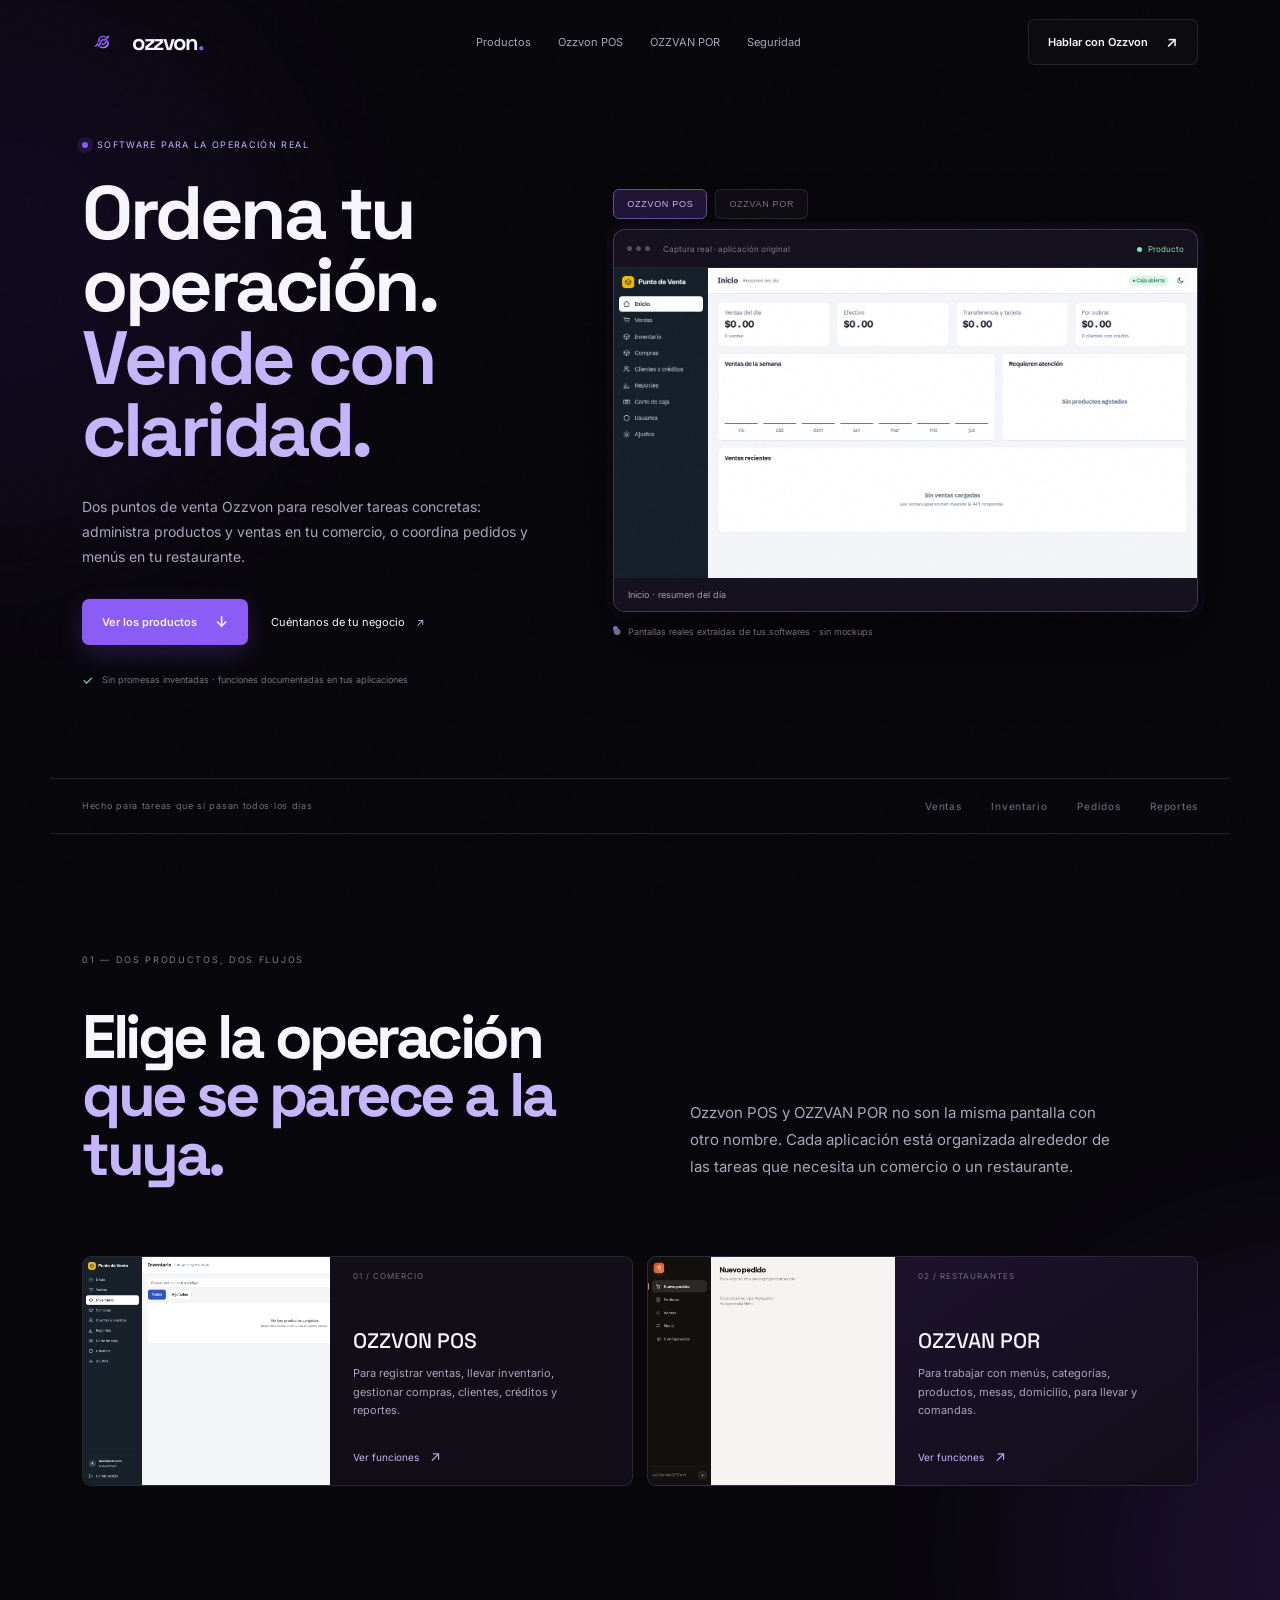
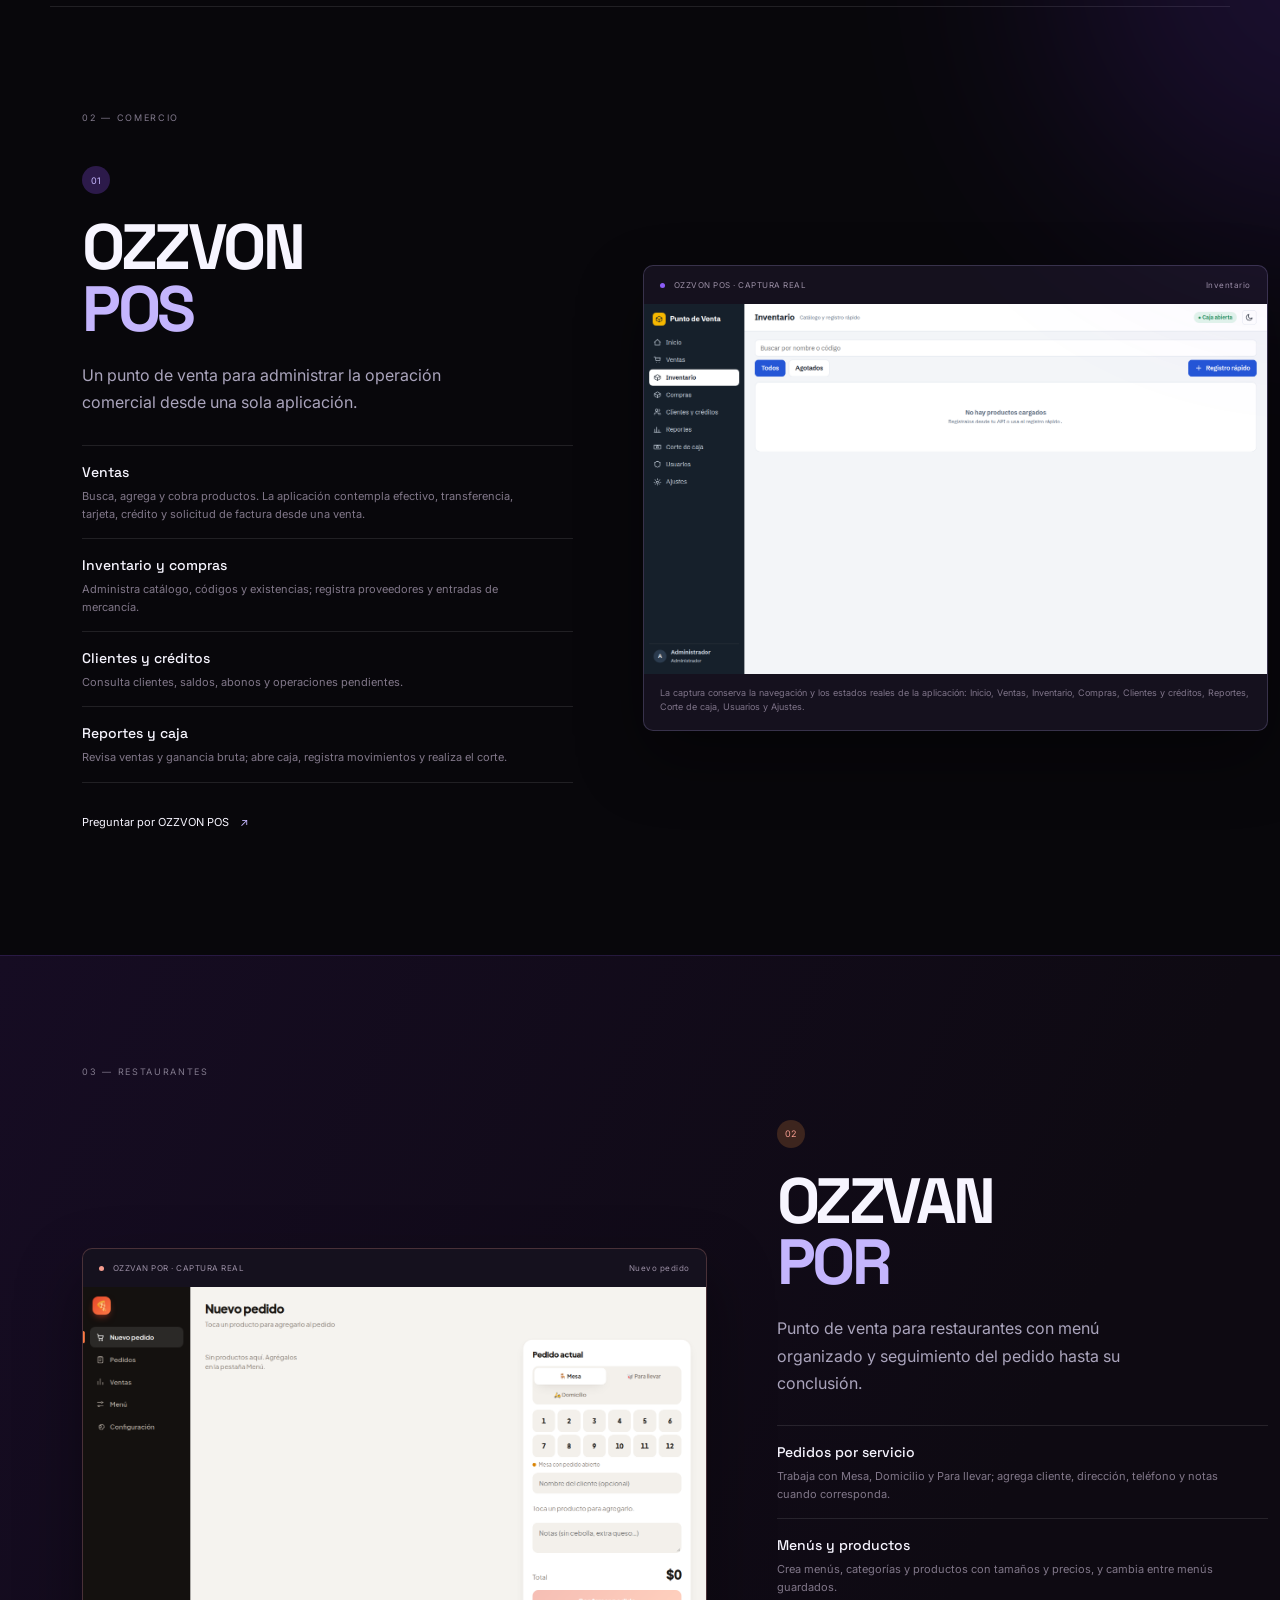
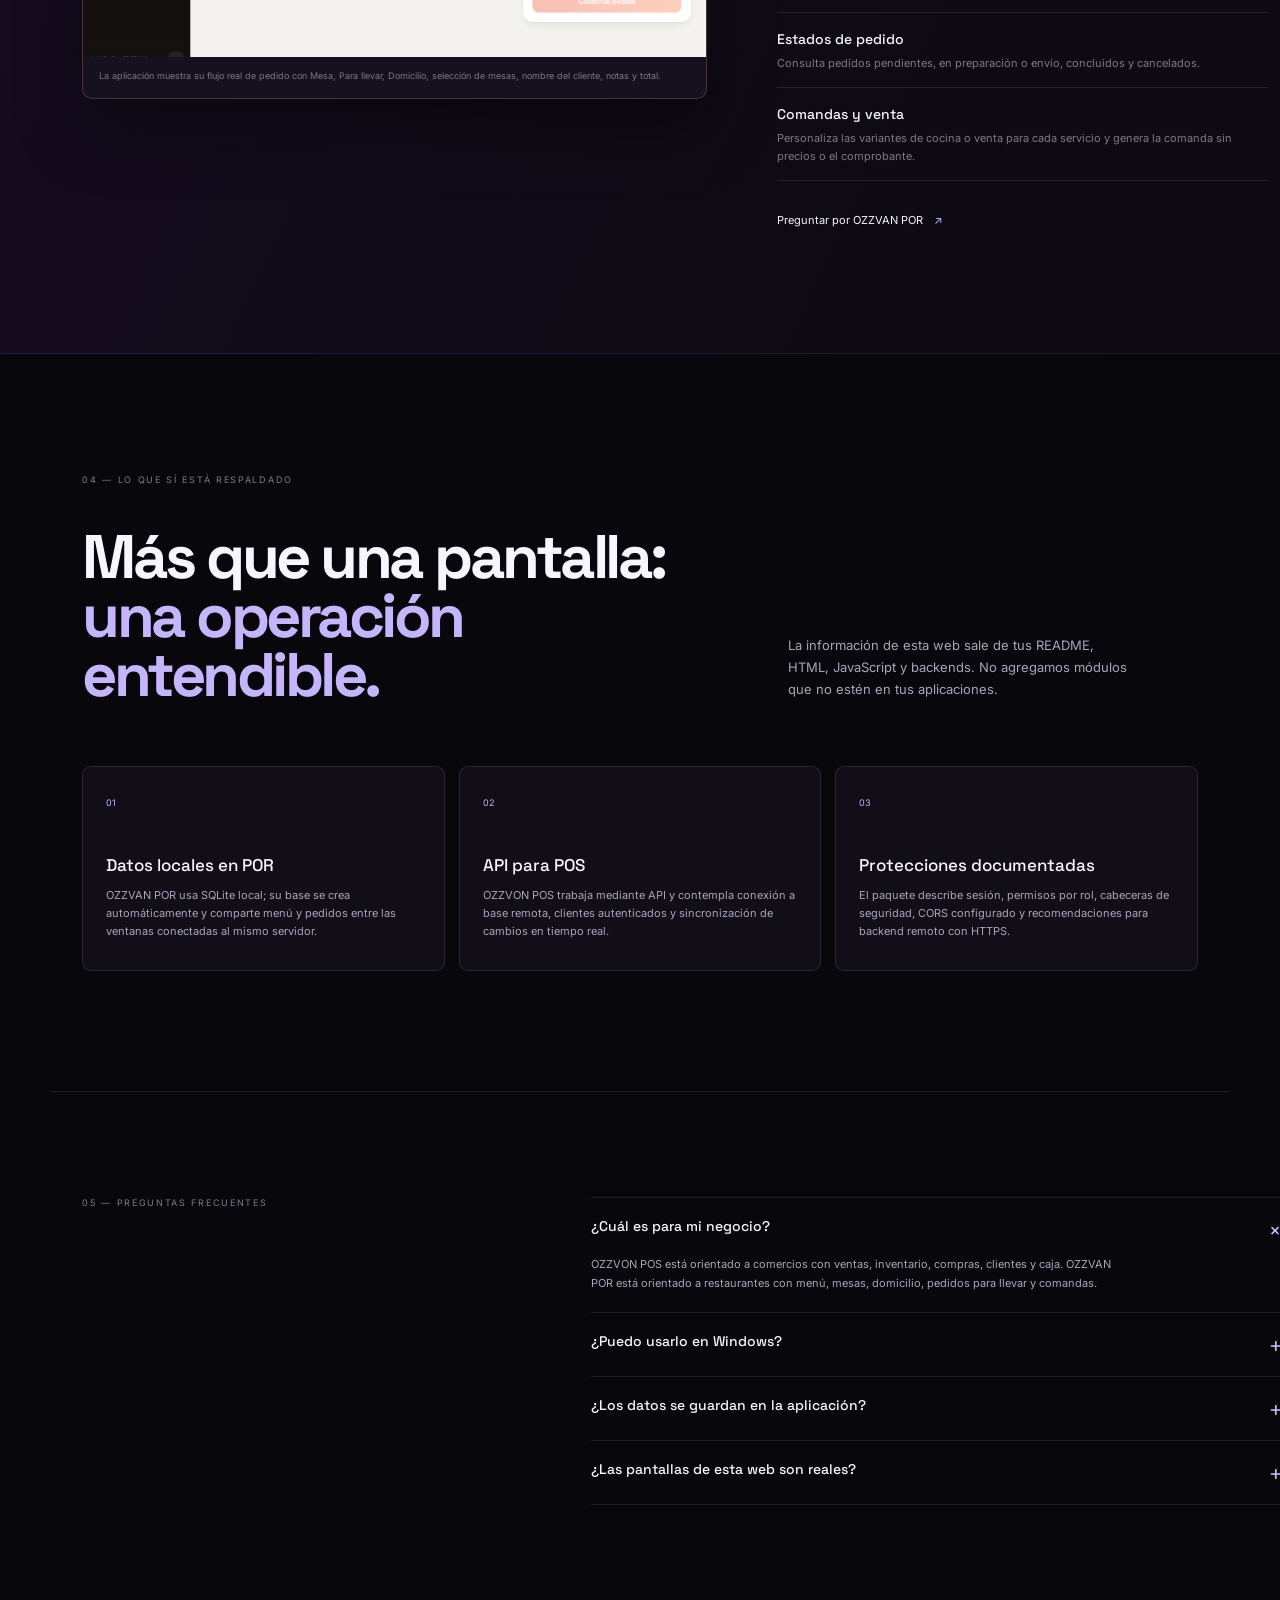
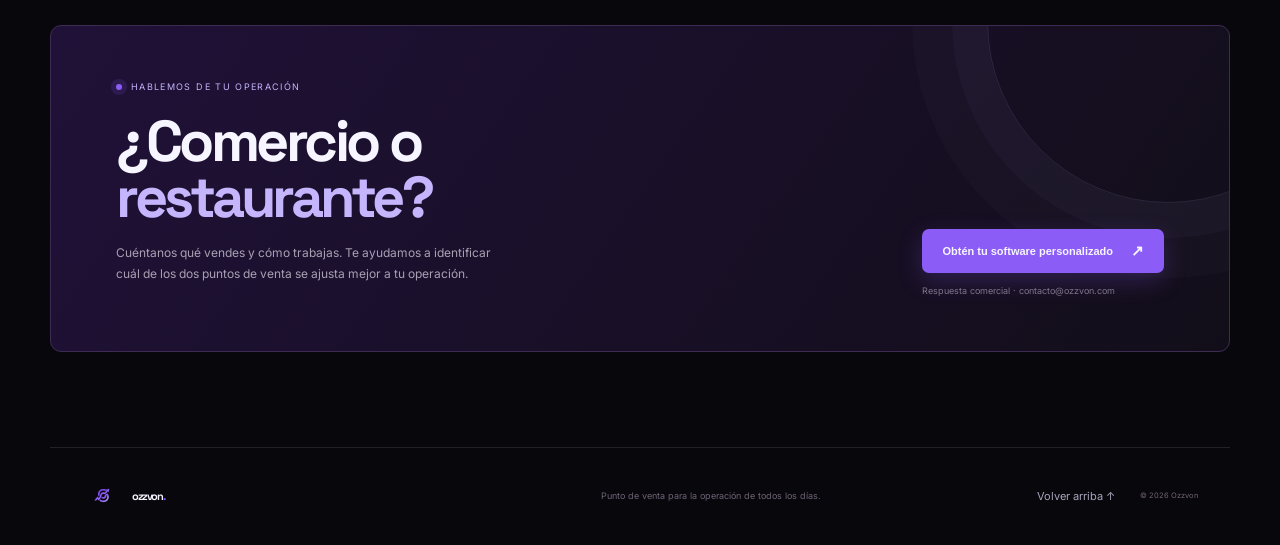
==== commit a03e1b47: "Update index.html" ====
--- a/index.html
+++ b/index.html
@@ -1,42 +1,528 @@
 <!doctype html>
 <html lang="es">
-<head>
-<meta charset="UTF-8">
-<meta name="viewport" content="width=device-width, initial-scale=1.0">
-<meta name="theme-color" content="#08070b">
-<meta name="description" content="Ozzvon POS y OZZVAN POR: puntos de venta para comercios y restaurantes. Ventas, inventario, compras, clientes, menús, pedidos y reportes.">
-<meta property="og:type" content="website">
-<meta property="og:title" content="Ozzvon — Punto de venta para tu operación">
-<meta property="og:description" content="Dos puntos de venta para tareas reales de comercios y restaurantes.">
-<link rel="canonical" href="./">
-<link rel="icon" href="./ozzvon-logo.svg" type="image/svg+xml">
-<link rel="preconnect" href="https://fonts.googleapis.com">
-<link rel="preconnect" href="https://fonts.gstatic.com" crossorigin>
-<link href="https://fonts.googleapis.com/css2?family=Inter:wght@400;500;600;700&family=Space+Grotesk:wght@400;500;600;700&display=swap" rel="stylesheet">
-<link rel="stylesheet" href="./styles.css">
-<title>Ozzvon — Punto de venta para comercios y restaurantes</title>
-</head>
-<body>
-<div class="ambient ambient-a"></div><div class="ambient ambient-b"></div>
-<header class="site-header" id="inicio">
-  <a class="brand" href="#inicio" aria-label="Ozzvon, inicio"><img src="./ozzvon-logo.svg" alt="" aria-hidden="true"><span>ozzvon<span class="dot">.</span></span></a>
-  <nav class="desktop-nav" id="site-nav" aria-label="Navegación principal"><a href="#productos">Productos</a><a href="#comercio">Ozzvon POS</a><a href="#restaurantes">OZZVAN POR</a><a href="#seguridad">Seguridad</a></nav>
-  <a class="button button-ghost header-cta" href="#contacto">Hablar con Ozzvon <span>↗</span></a>
-  <button class="menu-toggle" type="button" aria-label="Abrir menú" aria-controls="site-nav" aria-expanded="false"><span></span><span></span></button>
-</header>
-<main>
-<section class="hero page-width">
-  <div class="hero-copy reveal"><p class="eyebrow"><i></i> Software para la operación real</p><h1>Ordena tu operación.<br><em>Vende con claridad.</em></h1><p class="hero-text">Dos puntos de venta Ozzvon para resolver tareas concretas: administra productos y ventas en tu comercio, o coordina pedidos y menús en tu restaurante.</p><div class="hero-actions"><a class="button button-primary" href="#productos">Ver los productos <span>↓</span></a><a class="text-link" href="#contacto">Cuéntanos de tu negocio <span>↗</span></a></div><div class="hero-note"><span>✓</span> Sin promesas inventadas · funciones documentadas en tus aplicaciones</div></div>
-  <div class="hero-product reveal delay-1"><div class="product-tabs" role="tablist"><button class="product-tab active" data-product="pos" role="tab" aria-selected="true">OZZVON POS</button><button class="product-tab" data-product="por" role="tab" aria-selected="false">OZZVAN POR</button></div><div class="product-frame"><div class="frame-bar"><span class="window-dots"><i></i><i></i><i></i></span><span class="frame-title">Captura real · aplicación original</span><span class="live-pill"><i></i> Producto</span></div><figure class="product-shot active" data-shot="pos"><img src="./real-assets/ozzvon-pos-dashboard.png" alt="Pantalla real del inicio de OZZVON POS con ventas del día, efectivo, transferencia y tarjeta, por cobrar y ventas de la semana"><figcaption>Inicio · resumen del día</figcaption></figure><figure class="product-shot" data-shot="por"><img src="./real-assets/ozzvan-por-nuevo-pedido.png" alt="Pantalla real de nuevo pedido de OZZVAN POR con mesa, para llevar, domicilio y selección de mesas"><figcaption>Nuevo pedido · mesa, para llevar y domicilio</figcaption></figure></div><p class="real-note"><span>●</span> Pantallas reales extraídas de tus softwares · sin mockups</p></div>
-</section>
-<section class="trust-strip page-width reveal"><span>Hecho para tareas que sí pasan todos los días</span><div><b>Ventas</b><b>Inventario</b><b>Pedidos</b><b>Reportes</b></div></section>
-<section class="intro page-width" id="productos"><div class="section-kicker reveal">01 — Dos productos, dos flujos</div><div class="intro-grid"><h2 class="reveal">Elige la operación<br><em>que se parece a la tuya.</em></h2><p class="reveal delay-1">Ozzvon POS y OZZVAN POR no son la misma pantalla con otro nombre. Cada aplicación está organizada alrededor de las tareas que necesita un comercio o un restaurante.</p></div><div class="product-cards"><article class="product-card reveal"><span class="product-no">01 / COMERCIO</span><img src="./real-assets/ozzvon-pos-inventory.png" alt="Pantalla real de inventario de OZZVON POS" loading="lazy"><div><h3>OZZVON POS</h3><p>Para registrar ventas, llevar inventario, gestionar compras, clientes, créditos y reportes.</p><a href="#comercio">Ver funciones <span>↗</span></a></div></article><article class="product-card product-card-purple reveal delay-1"><span class="product-no">02 / RESTAURANTES</span><img src="./real-assets/ozzvan-por-nuevo-pedido.png" alt="Pantalla real de nuevo pedido de OZZVAN POR" loading="lazy"><div><h3>OZZVAN POR</h3><p>Para trabajar con menús, categorías, productos, mesas, domicilio, para llevar y comandas.</p><a href="#restaurantes">Ver funciones <span>↗</span></a></div></article></div></section>
-<section class="product-section page-width" id="comercio"><div class="section-kicker reveal">02 — Comercio</div><div class="product-detail-grid"><div class="detail-copy reveal"><span class="number-tag">01</span><h2>OZZVON<br><em>POS</em></h2><p class="lead">Un punto de venta para administrar la operación comercial desde una sola aplicación.</p><div class="feature-list"><div><b>Ventas</b><p>Busca, agrega y cobra productos. La aplicación contempla efectivo, transferencia, tarjeta, crédito y solicitud de factura desde una venta.</p></div><div><b>Inventario y compras</b><p>Administra catálogo, códigos y existencias; registra proveedores y entradas de mercancía.</p></div><div><b>Clientes y créditos</b><p>Consulta clientes, saldos, abonos y operaciones pendientes.</p></div><div><b>Reportes y caja</b><p>Revisa ventas y ganancia bruta; abre caja, registra movimientos y realiza el corte.</p></div></div><a class="text-link" href="#contacto">Preguntar por OZZVON POS <span>↗</span></a></div><div class="real-screen reveal delay-1"><div class="screen-label"><span><i></i> OZZVON POS · CAPTURA REAL</span><span>Inventario</span></div><img src="./real-assets/ozzvon-pos-inventory.png" alt="Captura real del inventario de OZZVON POS" loading="lazy"><p>La captura conserva la navegación y los estados reales de la aplicación: Inicio, Ventas, Inventario, Compras, Clientes y créditos, Reportes, Corte de caja, Usuarios y Ajustes.</p></div></div></section>
-<section class="restaurant-section" id="restaurantes"><div class="page-width"><div class="section-kicker reveal">03 — Restaurantes</div><div class="product-detail-grid reverse"><div class="real-screen restaurant-screen reveal"><div class="screen-label"><span><i></i> OZZVAN POR · CAPTURA REAL</span><span>Nuevo pedido</span></div><img src="./real-assets/ozzvan-por-nuevo-pedido.png" alt="Captura real de nuevo pedido de OZZVAN POR" loading="lazy"><p>La aplicación muestra su flujo real de pedido con Mesa, Para llevar, Domicilio, selección de mesas, nombre del cliente, notas y total.</p></div><div class="detail-copy reveal delay-1"><span class="number-tag coral">02</span><h2>OZZVAN<br><em>POR</em></h2><p class="lead">Punto de venta para restaurantes con menú organizado y seguimiento del pedido hasta su conclusión.</p><div class="feature-list"><div><b>Pedidos por servicio</b><p>Trabaja con Mesa, Domicilio y Para llevar; agrega cliente, dirección, teléfono y notas cuando corresponda.</p></div><div><b>Menús y productos</b><p>Crea menús, categorías y productos con tamaños y precios, y cambia entre menús guardados.</p></div><div><b>Estados de pedido</b><p>Consulta pedidos pendientes, en preparación o envío, concluidos y cancelados.</p></div><div><b>Comandas y venta</b><p>Personaliza las variantes de cocina o venta para cada servicio y genera la comanda sin precios o el comprobante.</p></div></div><a class="text-link" href="#contacto">Preguntar por OZZVAN POR <span>↗</span></a></div></div></div></section>
-<section class="workflow page-width" id="seguridad"><div class="section-kicker reveal">04 — Lo que sí está respaldado</div><div class="workflow-head"><h2 class="reveal">Más que una pantalla:<br><em>una operación entendible.</em></h2><p class="reveal delay-1">La información de esta web sale de tus README, HTML, JavaScript y backends. No agregamos módulos que no estén en tus aplicaciones.</p></div><div class="workflow-grid"><article class="reveal"><span>01</span><b>Datos locales en POR</b><p>OZZVAN POR usa SQLite local; su base se crea automáticamente y comparte menú y pedidos entre las ventanas conectadas al mismo servidor.</p></article><article class="reveal delay-1"><span>02</span><b>API para POS</b><p>OZZVON POS trabaja mediante API y contempla conexión a base remota, clientes autenticados y sincronización de cambios en tiempo real.</p></article><article class="reveal delay-2"><span>03</span><b>Protecciones documentadas</b><p>El paquete describe sesión, permisos por rol, cabeceras de seguridad, CORS configurado y recomendaciones para backend remoto con HTTPS.</p></article></div></section>
-<section class="faq page-width"><div class="section-kicker reveal">05 — Preguntas frecuentes</div><div class="faq-list reveal delay-1"><details open><summary>¿Cuál es para mi negocio?<span>+</span></summary><p>OZZVON POS está orientado a comercios con ventas, inventario, compras, clientes y caja. OZZVAN POR está orientado a restaurantes con menú, mesas, domicilio, pedidos para llevar y comandas.</p></details><details><summary>¿Puedo usarlo en Windows?<span>+</span></summary><p>Los dos proyectos incluyen lanzadores y configuración para aplicación de escritorio en Windows. OZZVON POS documenta la construcción de un ejecutable con PyInstaller y OZZVAN POR incluye su propio archivo de construcción.</p></details><details><summary>¿Los datos se guardan en la aplicación?<span>+</span></summary><p>Depende del producto y la configuración. OZZVAN POR usa SQLite local. OZZVON POS está preparado para trabajar con una API y su documentación contempla una base remota; no se deben colocar credenciales de base de datos en el frontend.</p></details><details><summary>¿Las pantallas de esta web son reales?<span>+</span></summary><p>Sí. Las imágenes mostradas fueron renderizadas desde los HTML, CSS y JavaScript incluidos en tu archivo WEB.rar. Las etiquetas indican qué aplicación y vista corresponde a cada captura.</p></details></div></section>
-<section class="contact-section" id="contacto"><div class="page-width contact-card reveal"><div><p class="eyebrow"><i></i> Hablemos de tu operación</p><h2>¿Comercio o<br><em>restaurante?</em></h2><p>Cuéntanos qué vendes y cómo trabajas. Te ayudamos a identificar cuál de los dos puntos de venta se ajusta mejor a tu operación.</p></div><div class="contact-actions"><a class="button button-primary" href="mailto:hola@ozzvon.com?subject=Consulta%20sobre%20Ozzvon">Escribir a Ozzvon <span>↗</span></a><small>Respuesta comercial · hola@ozzvon.com</small></div></div></section>
-</main>
-<footer class="site-footer page-width"><a class="brand" href="#inicio"><img src="./ozzvon-logo.svg" alt="" aria-hidden="true"><span>ozzvon<span class="dot">.</span></span></a><span>Punto de venta para la operación de todos los días.</span><a href="#inicio">Volver arriba ↑</a><small>© 2026 Ozzvon</small></footer>
-<script src="./main.js" defer></script>
-</body></html>
+  <head>
+    <meta charset="UTF-8">
+    <meta name="viewport" content="width=device-width, initial-scale=1.0">
+    <meta name="theme-color" content="#08070b">
+    <meta
+      name="description"
+      content="Ozzvon POS y OZZVAN POR: puntos de venta para comercios y restaurantes. Ventas, inventario, compras, clientes, menús, pedidos y reportes."
+    >
+    <meta property="og:type" content="website">
+    <meta property="og:title" content="Ozzvon — Punto de venta para tu operación">
+    <meta
+      property="og:description"
+      content="Dos puntos de venta para tareas reales de comercios y restaurantes."
+    >
+    <link rel="canonical" href="./">
+    <link rel="icon" href="./ozzvon-logo.svg" type="image/svg+xml">
+    <link rel="preconnect" href="https://fonts.googleapis.com">
+    <link rel="preconnect" href="https://fonts.gstatic.com" crossorigin>
+    <link
+      href="https://fonts.googleapis.com/css2?family=Inter:wght@400;500;600;700&family=Space+Grotesk:wght@400;500;600;700&display=swap"
+      rel="stylesheet"
+    >
+    <link rel="stylesheet" href="./styles.css">
+    <title>Ozzvon — Punto de venta para comercios y restaurantes</title>
+  </head>
+  <body>
+    <div class="ambient ambient-a"></div>
+    <div class="ambient ambient-b"></div>
+    <header class="site-header" id="inicio">
+      <a class="brand" href="#inicio" aria-label="Ozzvon, inicio">
+        <img src="./ozzvon-logo.svg" alt="" aria-hidden="true">
+        <span>ozzvon<span class="dot">.</span></span>
+      </a>
+      <nav class="desktop-nav" id="site-nav" aria-label="Navegación principal">
+        <a href="#productos">Productos</a>
+        <a href="#comercio">Ozzvon POS</a>
+        <a href="#restaurantes">OZZVAN POR</a>
+        <a href="#seguridad">Seguridad</a>
+      </nav>
+      <a class="button button-ghost header-cta" href="#contacto">
+        Hablar con Ozzvon <span>↗</span>
+      </a>
+      <button
+        class="menu-toggle"
+        type="button"
+        aria-label="Abrir menú"
+        aria-controls="site-nav"
+        aria-expanded="false"
+      >
+        <span></span>
+        <span></span>
+      </button>
+    </header>
+    <main>
+      <section class="hero page-width">
+        <div class="hero-copy reveal">
+          <p class="eyebrow"><i></i> Software para la operación real</p>
+          <h1>Ordena tu operación.<br><em>Vende con claridad.</em></h1>
+          <p class="hero-text">
+            Dos puntos de venta Ozzvon para resolver tareas concretas: administra
+            productos y ventas en tu comercio, o coordina pedidos y menús en tu
+            restaurante.
+          </p>
+          <div class="hero-actions">
+            <a class="button button-primary" href="#productos">
+              Ver los productos <span>↓</span>
+            </a>
+            <a class="text-link" href="#contacto">
+              Cuéntanos de tu negocio <span>↗</span>
+            </a>
+          </div>
+          <div class="hero-note">
+            <span>✓</span> Sin promesas inventadas · funciones documentadas en tus
+            aplicaciones
+          </div>
+        </div>
+        <div class="hero-product reveal delay-1">
+          <div class="product-tabs" role="tablist">
+            <button
+              class="product-tab active"
+              data-product="pos"
+              role="tab"
+              aria-selected="true"
+            >
+              OZZVON POS
+            </button>
+            <button
+              class="product-tab"
+              data-product="por"
+              role="tab"
+              aria-selected="false"
+            >
+              OZZVAN POR
+            </button>
+          </div>
+          <div class="product-frame">
+            <div class="frame-bar">
+              <span class="window-dots">
+                <i></i>
+                <i></i>
+                <i></i>
+              </span>
+              <span class="frame-title">Captura real · aplicación original</span>
+              <span class="live-pill"><i></i> Producto</span>
+            </div>
+            <figure class="product-shot active" data-shot="pos">
+              <img
+                src="./real-assets/ozzvon-pos-dashboard.png"
+                alt="Pantalla real del inicio de OZZVON POS con ventas del día, efectivo, transferencia y tarjeta, por cobrar y ventas de la semana"
+              >
+              <figcaption>Inicio · resumen del día</figcaption>
+            </figure>
+            <figure class="product-shot" data-shot="por">
+              <img
+                src="./real-assets/ozzvan-por-nuevo-pedido.png"
+                alt="Pantalla real de nuevo pedido de OZZVAN POR con mesa, para llevar, domicilio y selección de mesas"
+              >
+              <figcaption>Nuevo pedido · mesa, para llevar y domicilio</figcaption>
+            </figure>
+          </div>
+          <p class="real-note">
+            <span>●</span> Pantallas reales extraídas de tus softwares · sin mockups
+          </p>
+        </div>
+      </section>
+      <section class="trust-strip page-width reveal">
+        <span>Hecho para tareas que sí pasan todos los días</span>
+        <div>
+          <b>Ventas</b>
+          <b>Inventario</b>
+          <b>Pedidos</b>
+          <b>Reportes</b>
+        </div>
+      </section>
+      <section class="intro page-width" id="productos">
+        <div class="section-kicker reveal">01 — Dos productos, dos flujos</div>
+        <div class="intro-grid">
+          <h2 class="reveal">Elige la operación<br><em>que se parece a la tuya.</em></h2>
+          <p class="reveal delay-1">
+            Ozzvon POS y OZZVAN POR no son la misma pantalla con otro nombre.
+            Cada aplicación está organizada alrededor de las tareas que necesita
+            un comercio o un restaurante.
+          </p>
+        </div>
+        <div class="product-cards">
+          <article class="product-card reveal">
+            <span class="product-no">01 / COMERCIO</span>
+            <img
+              src="./real-assets/ozzvon-pos-inventory.png"
+              alt="Pantalla real de inventario de OZZVON POS"
+              loading="lazy"
+            >
+            <div>
+              <h3>OZZVON POS</h3>
+              <p>
+                Para registrar ventas, llevar inventario, gestionar compras,
+                clientes, créditos y reportes.
+              </p>
+              <a href="#comercio">Ver funciones <span>↗</span></a>
+            </div>
+          </article>
+          <article class="product-card product-card-purple reveal delay-1">
+            <span class="product-no">02 / RESTAURANTES</span>
+            <img
+              src="./real-assets/ozzvan-por-nuevo-pedido.png"
+              alt="Pantalla real de nuevo pedido de OZZVAN POR"
+              loading="lazy"
+            >
+            <div>
+              <h3>OZZVAN POR</h3>
+              <p>
+                Para trabajar con menús, categorías, productos, mesas, domicilio,
+                para llevar y comandas.
+              </p>
+              <a href="#restaurantes">Ver funciones <span>↗</span></a>
+            </div>
+          </article>
+        </div>
+      </section>
+      <section class="product-section page-width" id="comercio">
+        <div class="section-kicker reveal">02 — Comercio</div>
+        <div class="product-detail-grid">
+          <div class="detail-copy reveal">
+            <span class="number-tag">01</span>
+            <h2>OZZVON<br><em>POS</em></h2>
+            <p class="lead">
+              Un punto de venta para administrar la operación comercial desde una
+              sola aplicación.
+            </p>
+            <div class="feature-list">
+              <div>
+                <b>Ventas</b>
+                <p>
+                  Busca, agrega y cobra productos. La aplicación contempla
+                  efectivo, transferencia, tarjeta, crédito y solicitud de
+                  factura desde una venta.
+                </p>
+              </div>
+              <div>
+                <b>Inventario y compras</b>
+                <p>
+                  Administra catálogo, códigos y existencias; registra
+                  proveedores y entradas de mercancía.
+                </p>
+              </div>
+              <div>
+                <b>Clientes y créditos</b>
+                <p>Consulta clientes, saldos, abonos y operaciones pendientes.</p>
+              </div>
+              <div>
+                <b>Reportes y caja</b>
+                <p>
+                  Revisa ventas y ganancia bruta; abre caja, registra movimientos
+                  y realiza el corte.
+                </p>
+              </div>
+            </div>
+            <a class="text-link" href="#contacto">
+              Preguntar por OZZVON POS <span>↗</span>
+            </a>
+          </div>
+          <div class="real-screen reveal delay-1">
+            <div class="screen-label">
+              <span><i></i> OZZVON POS · CAPTURA REAL</span>
+              <span>Inventario</span>
+            </div>
+            <img
+              src="./real-assets/ozzvon-pos-inventory.png"
+              alt="Captura real del inventario de OZZVON POS"
+              loading="lazy"
+            >
+            <p>
+              La captura conserva la navegación y los estados reales de la
+              aplicación: Inicio, Ventas, Inventario, Compras, Clientes y
+              créditos, Reportes, Corte de caja, Usuarios y Ajustes.
+            </p>
+          </div>
+        </div>
+      </section>
+      <section class="restaurant-section" id="restaurantes">
+        <div class="page-width">
+          <div class="section-kicker reveal">03 — Restaurantes</div>
+          <div class="product-detail-grid reverse">
+            <div class="real-screen restaurant-screen reveal">
+              <div class="screen-label">
+                <span><i></i> OZZVAN POR · CAPTURA REAL</span>
+                <span>Nuevo pedido</span>
+              </div>
+              <img
+                src="./real-assets/ozzvan-por-nuevo-pedido.png"
+                alt="Captura real de nuevo pedido de OZZVAN POR"
+                loading="lazy"
+              >
+              <p>
+                La aplicación muestra su flujo real de pedido con Mesa, Para
+                llevar, Domicilio, selección de mesas, nombre del cliente, notas
+                y total.
+              </p>
+            </div>
+            <div class="detail-copy reveal delay-1">
+              <span class="number-tag coral">02</span>
+              <h2>OZZVAN<br><em>POR</em></h2>
+              <p class="lead">
+                Punto de venta para restaurantes con menú organizado y
+                seguimiento del pedido hasta su conclusión.
+              </p>
+              <div class="feature-list">
+                <div>
+                  <b>Pedidos por servicio</b>
+                  <p>
+                    Trabaja con Mesa, Domicilio y Para llevar; agrega cliente,
+                    dirección, teléfono y notas cuando corresponda.
+                  </p>
+                </div>
+                <div>
+                  <b>Menús y productos</b>
+                  <p>
+                    Crea menús, categorías y productos con tamaños y precios, y
+                    cambia entre menús guardados.
+                  </p>
+                </div>
+                <div>
+                  <b>Estados de pedido</b>
+                  <p>
+                    Consulta pedidos pendientes, en preparación o envío,
+                    concluidos y cancelados.
+                  </p>
+                </div>
+                <div>
+                  <b>Comandas y venta</b>
+                  <p>
+                    Personaliza las variantes de cocina o venta para cada
+                    servicio y genera la comanda sin precios o el comprobante.
+                  </p>
+                </div>
+              </div>
+              <a class="text-link" href="#contacto">
+                Preguntar por OZZVAN POR <span>↗</span>
+              </a>
+            </div>
+          </div>
+        </div>
+      </section>
+      <section class="workflow page-width" id="seguridad">
+        <div class="section-kicker reveal">04 — Lo que sí está respaldado</div>
+        <div class="workflow-head">
+          <h2 class="reveal">
+            Más que una pantalla:<br><em>una operación entendible.</em>
+          </h2>
+          <p class="reveal delay-1">
+            La información de esta web sale de tus README, HTML, JavaScript y
+            backends. No agregamos módulos que no estén en tus aplicaciones.
+          </p>
+        </div>
+        <div class="workflow-grid">
+          <article class="reveal">
+            <span>01</span>
+            <b>Datos locales en POR</b>
+            <p>
+              OZZVAN POR usa SQLite local; su base se crea automáticamente y
+              comparte menú y pedidos entre las ventanas conectadas al mismo
+              servidor.
+            </p>
+          </article>
+          <article class="reveal delay-1">
+            <span>02</span>
+            <b>API para POS</b>
+            <p>
+              OZZVON POS trabaja mediante API y contempla conexión a base remota,
+              clientes autenticados y sincronización de cambios en tiempo real.
+            </p>
+          </article>
+          <article class="reveal delay-2">
+            <span>03</span>
+            <b>Protecciones documentadas</b>
+            <p>
+              El paquete describe sesión, permisos por rol, cabeceras de
+              seguridad, CORS configurado y recomendaciones para backend remoto
+              con HTTPS.
+            </p>
+          </article>
+        </div>
+      </section>
+      <section class="faq page-width">
+        <div class="section-kicker reveal">05 — Preguntas frecuentes</div>
+        <div class="faq-list reveal delay-1">
+          <details open>
+            <summary>¿Cuál es para mi negocio?<span>+</span></summary>
+            <p>
+              OZZVON POS está orientado a comercios con ventas, inventario,
+              compras, clientes y caja. OZZVAN POR está orientado a restaurantes
+              con menú, mesas, domicilio, pedidos para llevar y comandas.
+            </p>
+          </details>
+          <details>
+            <summary>¿Puedo usarlo en Windows?<span>+</span></summary>
+            <p>
+              Los dos proyectos incluyen lanzadores y configuración para
+              aplicación de escritorio en Windows. OZZVON POS documenta la
+              construcción de un ejecutable con PyInstaller y OZZVAN POR incluye
+              su propio archivo de construcción.
+            </p>
+          </details>
+          <details>
+            <summary>¿Los datos se guardan en la aplicación?<span>+</span></summary>
+            <p>
+              Depende del producto y la configuración. OZZVAN POR usa SQLite
+              local. OZZVON POS está preparado para trabajar con una API y su
+              documentación contempla una base remota; no se deben colocar
+              credenciales de base de datos en el frontend.
+            </p>
+          </details>
+          <details>
+            <summary>¿Las pantallas de esta web son reales?<span>+</span></summary>
+            <p>
+              Sí. Las imágenes mostradas fueron renderizadas desde los HTML, CSS
+              y JavaScript incluidos en tu archivo WEB.rar. Las etiquetas indican
+              qué aplicación y vista corresponde a cada captura.
+            </p>
+          </details>
+        </div>
+      </section>
+      <section class="contact-section" id="contacto">
+        <div class="page-width contact-card reveal">
+          <div>
+            <p class="eyebrow"><i></i> Hablemos de tu operación</p>
+            <h2>¿Comercio o<br><em>restaurante?</em></h2>
+            <p>
+              Cuéntanos qué vendes y cómo trabajas. Te ayudamos a identificar
+              cuál de los dos puntos de venta se ajusta mejor a tu operación.
+            </p>
+          </div>
+          <div class="contact-actions">
+            <button
+              class="button button-primary"
+              type="button"
+              id="open-contact-form"
+            >
+              Obtén tu software personalizado <span>↗</span>
+            </button>
+            <small>Respuesta comercial · contacto@ozzvon.com</small>
+          </div>
+        </div>
+      </section>
+      <dialog class="contact-dialog" id="contact-dialog" aria-labelledby="contact-dialog-title">
+        <div class="contact-dialog-content">
+          <div class="contact-dialog-header">
+            <div>
+              <p class="eyebrow"><i></i> Cuéntanos de tu negocio</p>
+              <h2 id="contact-dialog-title">Obtén tu software<br><em>personalizado.</em></h2>
+            </div>
+            <button
+              class="dialog-close"
+              type="button"
+              aria-label="Cerrar formulario"
+              data-close-dialog
+            >
+              ×
+            </button>
+          </div>
+          <p class="contact-dialog-intro">
+            Déjanos tus datos y nos pondremos en contacto contigo para conocer
+            lo que necesitas.
+          </p>
+          <form
+            class="contact-form"
+            id="contact-form"
+            action="https://formsubmit.co/ajax/contacto@ozzvon.com"
+            method="POST"
+          >
+            <input type="hidden" name="_subject" value="Nueva consulta desde Ozzvon">
+            <input type="hidden" name="_template" value="table">
+            <div class="form-honeypot" aria-hidden="true">
+              <label for="contact-website">Deja este campo vacío</label>
+              <input
+                id="contact-website"
+                type="text"
+                name="_honey"
+                tabindex="-1"
+                autocomplete="off"
+              >
+            </div>
+            <label>
+              Nombre
+              <input
+                type="text"
+                name="Nombre"
+                autocomplete="name"
+                required
+                maxlength="100"
+              >
+            </label>
+            <div class="form-row">
+              <label>
+                Correo electrónico
+                <input
+                  type="email"
+                  name="email"
+                  autocomplete="email"
+                  required
+                  maxlength="254"
+                >
+              </label>
+              <label>
+                Teléfono <span>(opcional)</span>
+                <input
+                  type="tel"
+                  name="Teléfono"
+                  autocomplete="tel"
+                  maxlength="30"
+                >
+              </label>
+            </div>
+            <div class="form-row">
+              <label>
+                Tipo de negocio
+                <select name="Tipo de negocio" required>
+                  <option value="" selected disabled>Selecciona una opción</option>
+                  <option value="Comercio">Comercio</option>
+                  <option value="Restaurante">Restaurante</option>
+                  <option value="Otro">Otro</option>
+                </select>
+              </label>
+              <label>
+                ¿Qué te interesa?
+                <select name="Producto" required>
+                  <option value="" selected disabled>Selecciona una opción</option>
+                  <option value="OZZVON POS">OZZVON POS</option>
+                  <option value="OZZVAN POR">OZZVAN POR</option>
+                  <option value="Asesoría para elegir">Asesoría para elegir</option>
+                </select>
+              </label>
+            </div>
+            <label>
+              Cuéntanos qué necesitas
+              <textarea
+                name="Mensaje"
+                rows="4"
+                required
+                maxlength="2000"
+              ></textarea>
+            </label>
+            <p class="form-privacy">
+              Al enviar, tus datos se compartirán con FormSubmit para entregarnos
+              tu consulta por correo.
+            </p>
+            <p class="form-status" id="form-status" role="status" aria-live="polite"></p>
+            <button class="button button-primary form-submit" type="submit">
+              Enviar consulta <span>↗</span>
+            </button>
+          </form>
+        </div>
+      </dialog>
+    </main>
+    <footer class="site-footer page-width">
+      <a class="brand" href="#inicio">
+        <img src="./ozzvon-logo.svg" alt="" aria-hidden="true">
+        <span>ozzvon<span class="dot">.</span></span>
+      </a>
+      <span>Punto de venta para la operación de todos los días.</span>
+      <a href="#inicio">Volver arriba ↑</a>
+      <small>© 2026 Ozzvon</small>
+    </footer>
+    <script src="./main.js" defer></script>
+  </body>
+</html>
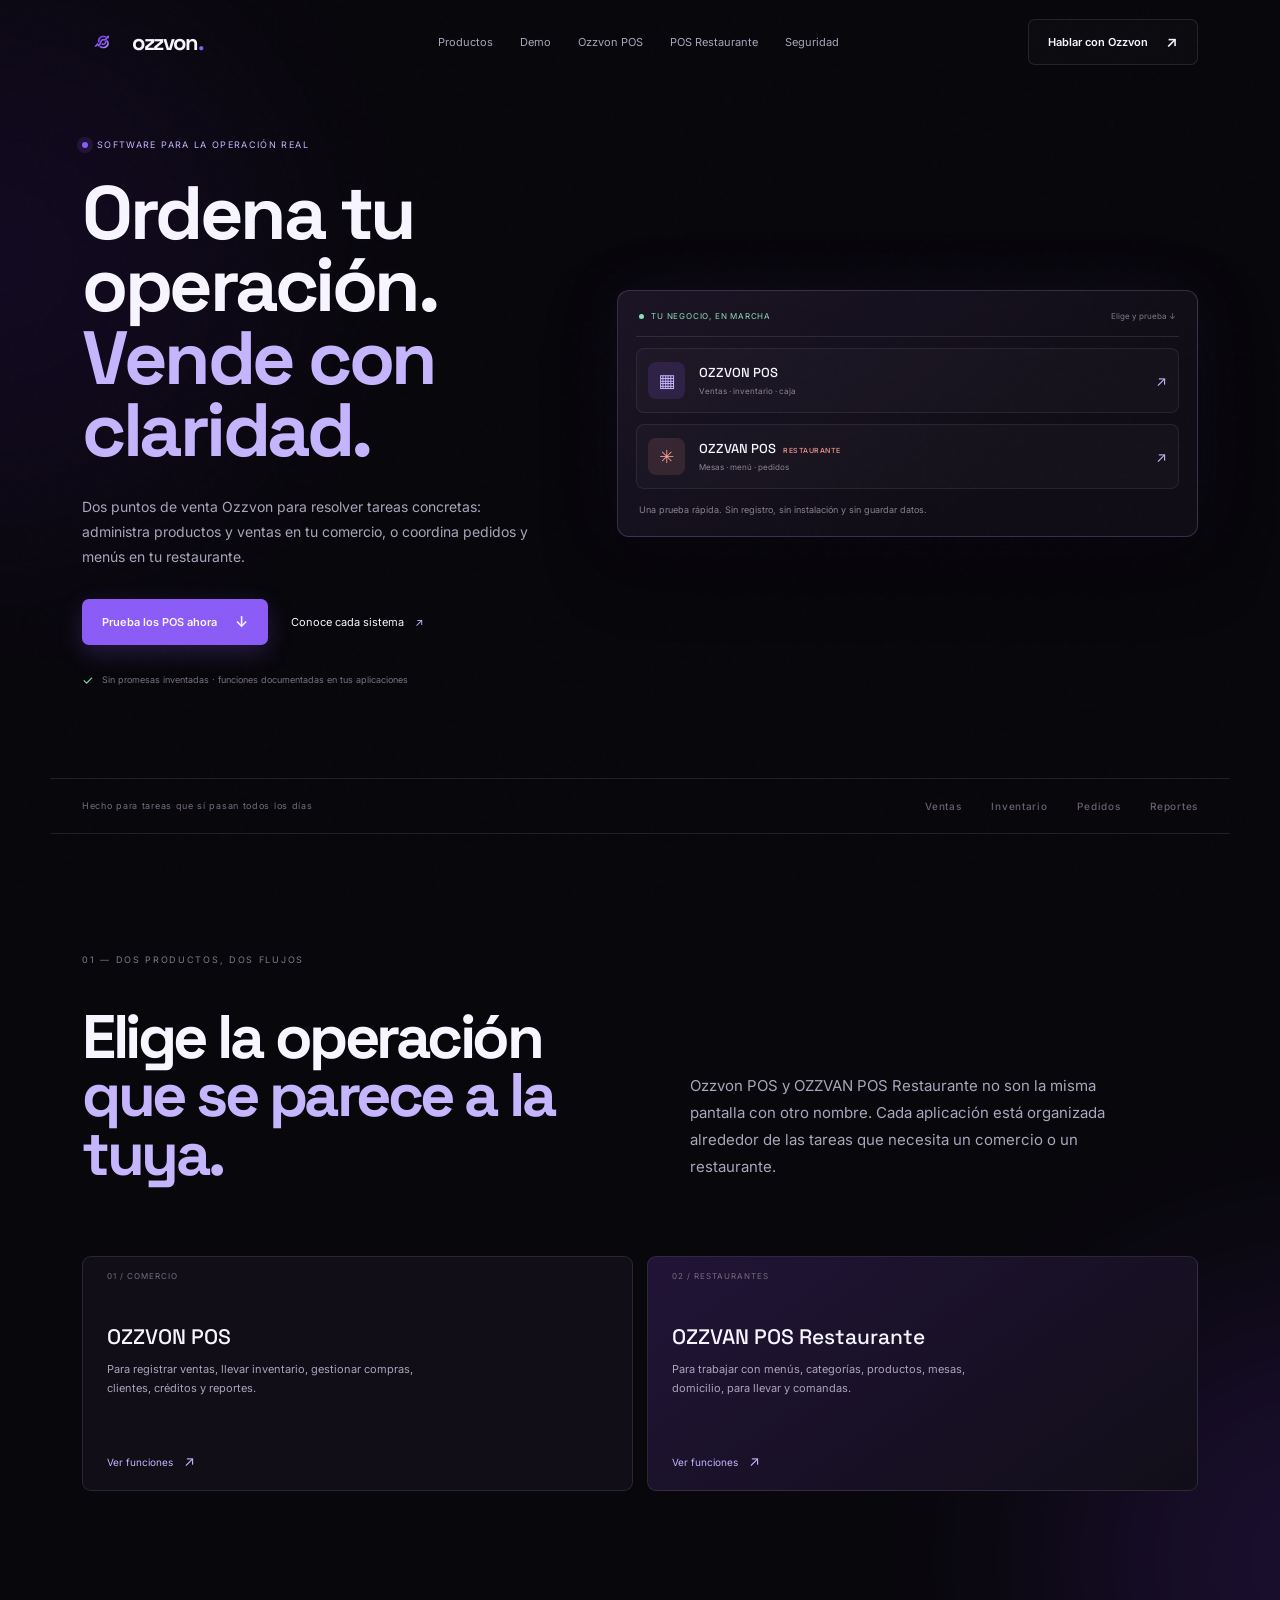
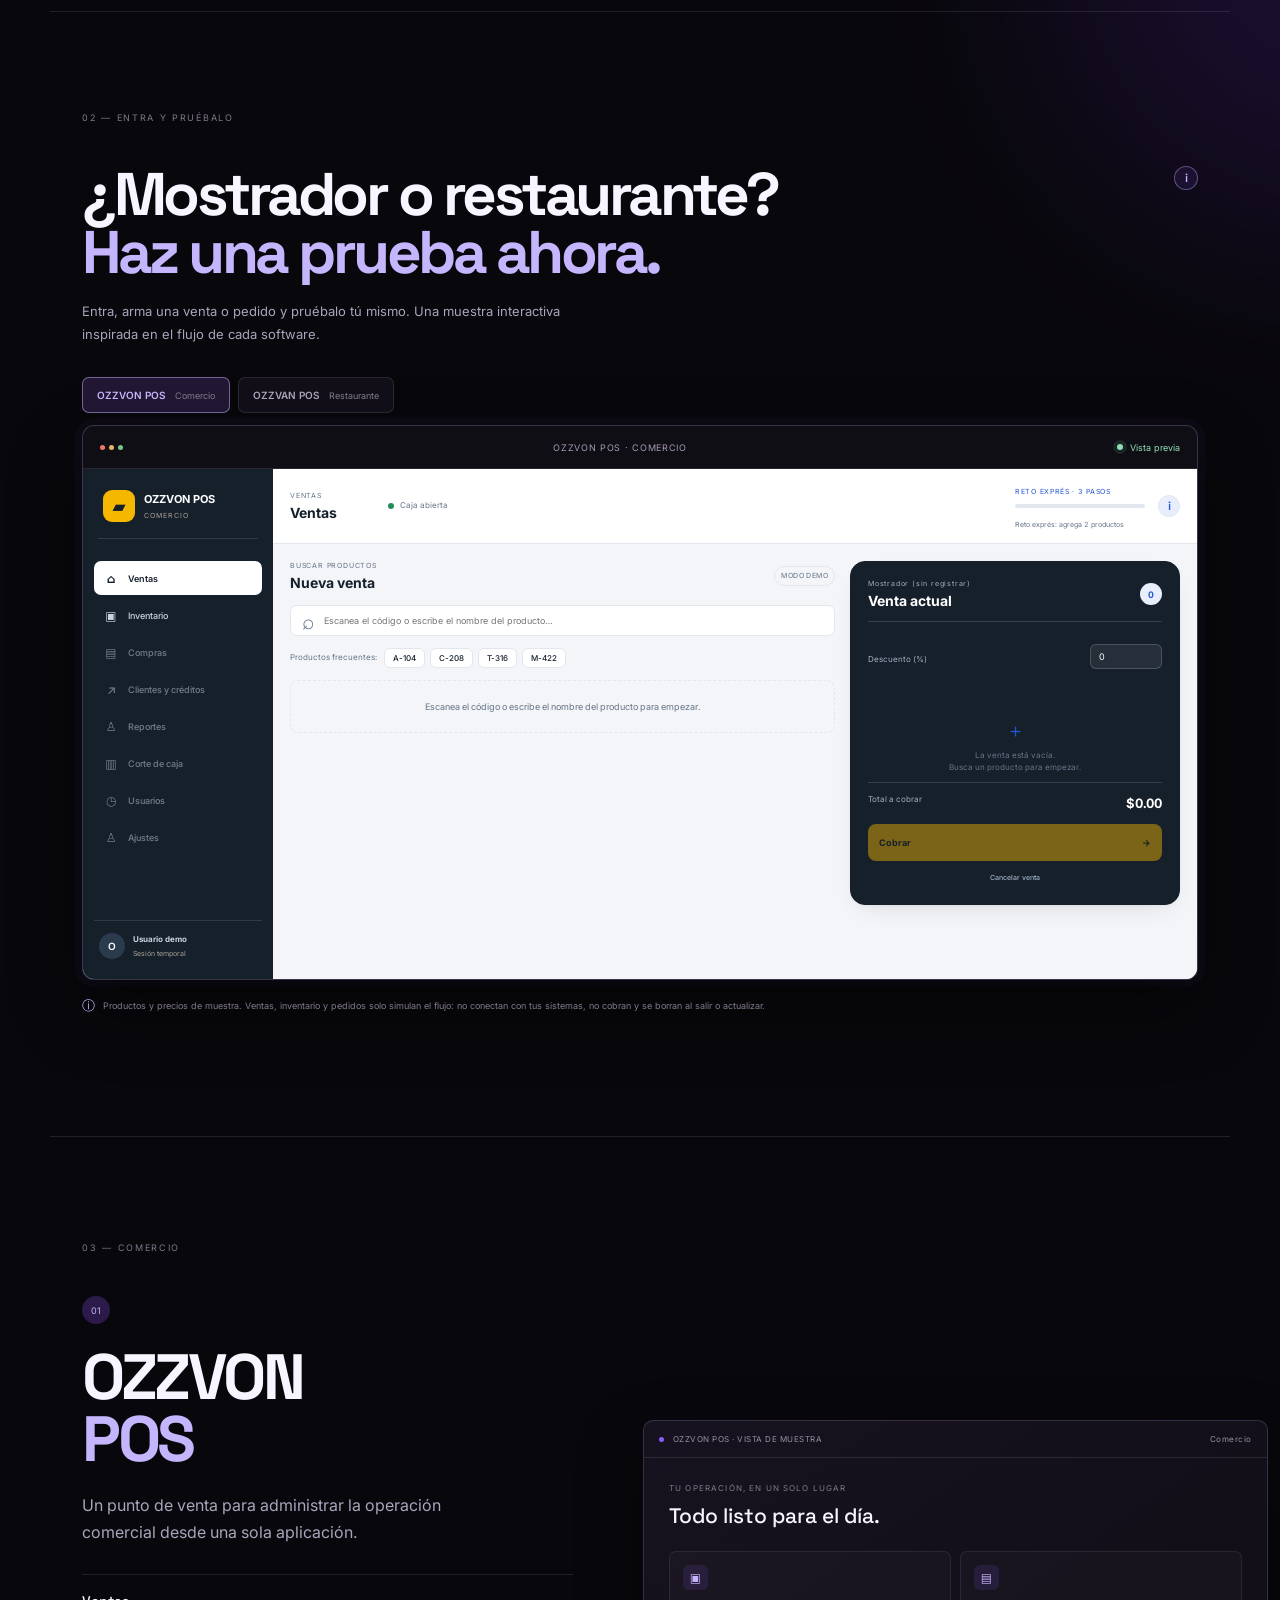
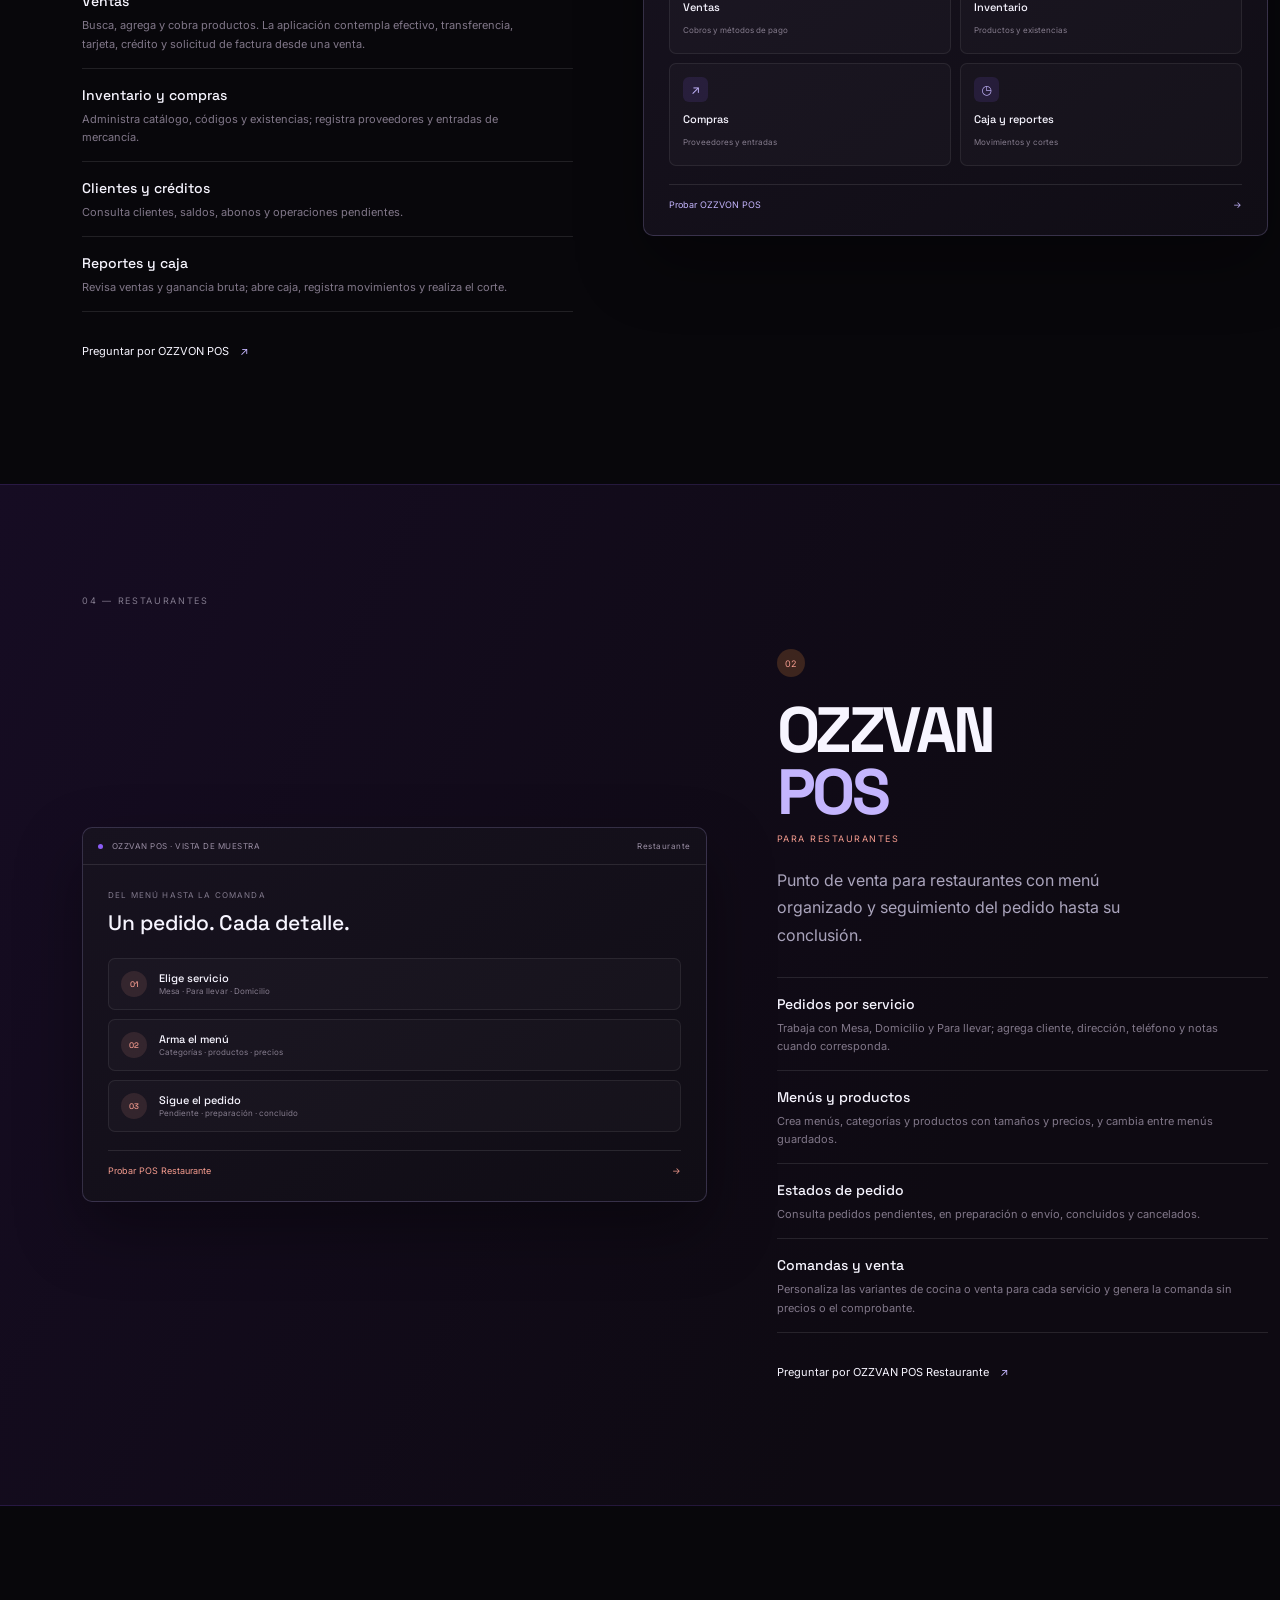
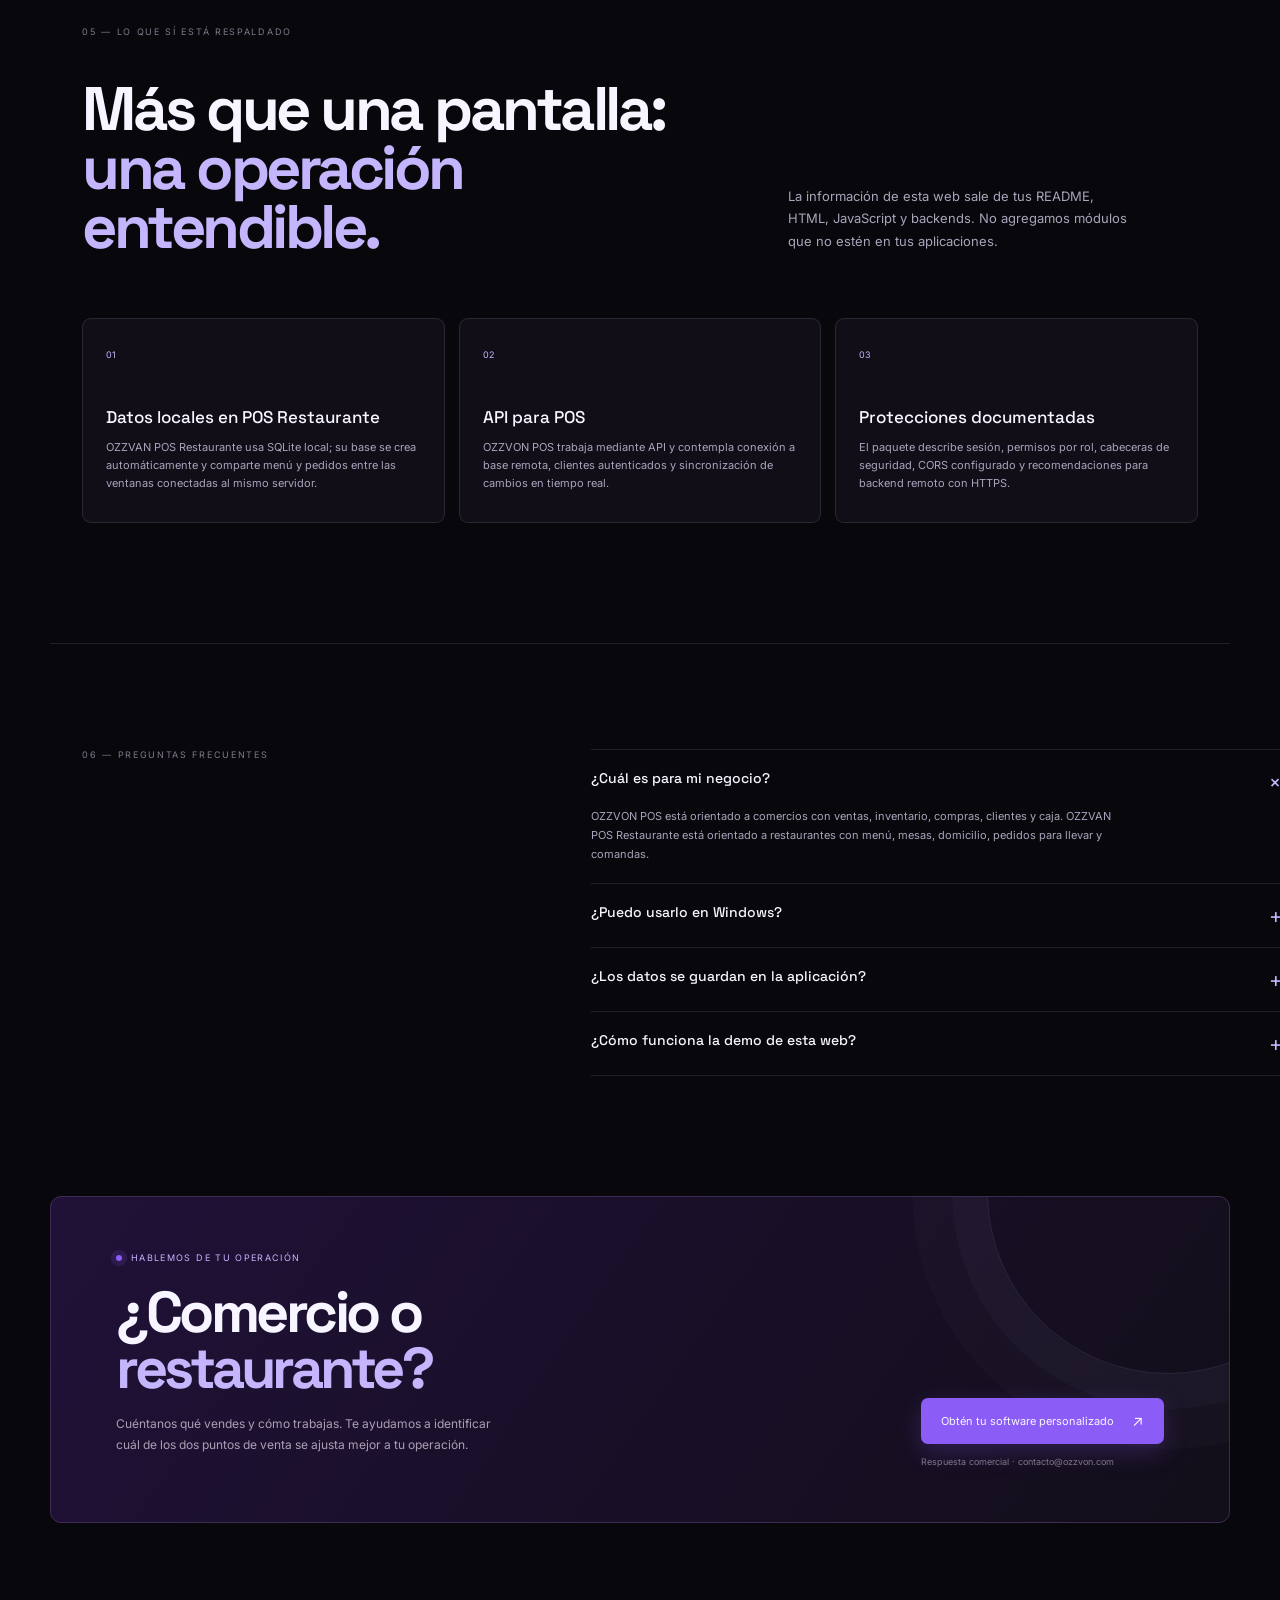
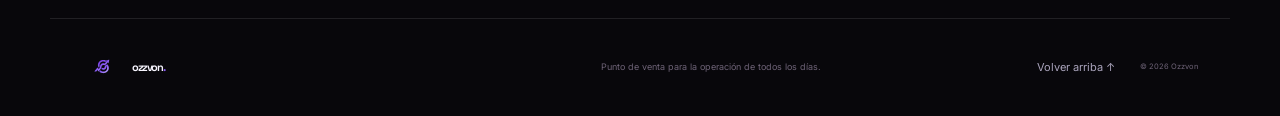
==== commit 7a94cc8b: "Add files via upload" ====
--- a/index.html
+++ b/index.html
@@ -6,7 +6,7 @@
     <meta name="theme-color" content="#08070b">
     <meta
       name="description"
-      content="Ozzvon POS y OZZVAN POR: puntos de venta para comercios y restaurantes. Ventas, inventario, compras, clientes, menús, pedidos y reportes."
+      content="Ozzvon POS y OZZVAN POS Restaurante: puntos de venta para comercios y restaurantes. Ventas, inventario, compras, clientes, menús, pedidos y reportes."
     >
     <meta property="og:type" content="website">
     <meta property="og:title" content="Ozzvon — Punto de venta para tu operación">
@@ -35,8 +35,9 @@
       </a>
       <nav class="desktop-nav" id="site-nav" aria-label="Navegación principal">
         <a href="#productos">Productos</a>
+        <a href="#demo">Demo</a>
         <a href="#comercio">Ozzvon POS</a>
-        <a href="#restaurantes">OZZVAN POR</a>
+        <a href="#restaurantes">POS Restaurante</a>
         <a href="#seguridad">Seguridad</a>
       </nav>
       <a class="button button-ghost header-cta" href="#contacto">
@@ -64,11 +65,11 @@
             restaurante.
           </p>
           <div class="hero-actions">
-            <a class="button button-primary" href="#productos">
-              Ver los productos <span>↓</span>
+            <a class="button button-primary" href="#demo">
+              Prueba los POS ahora <span>↓</span>
             </a>
-            <a class="text-link" href="#contacto">
-              Cuéntanos de tu negocio <span>↗</span>
+            <a class="text-link" href="#productos">
+              Conoce cada sistema <span>↗</span>
             </a>
           </div>
           <div class="hero-note">
@@ -77,52 +78,23 @@
           </div>
         </div>
         <div class="hero-product reveal delay-1">
-          <div class="product-tabs" role="tablist">
-            <button
-              class="product-tab active"
-              data-product="pos"
-              role="tab"
-              aria-selected="true"
-            >
-              OZZVON POS
-            </button>
-            <button
-              class="product-tab"
-              data-product="por"
-              role="tab"
-              aria-selected="false"
-            >
-              OZZVAN POR
-            </button>
-          </div>
-          <div class="product-frame">
-            <div class="frame-bar">
-              <span class="window-dots">
-                <i></i>
-                <i></i>
-                <i></i>
-              </span>
-              <span class="frame-title">Captura real · aplicación original</span>
-              <span class="live-pill"><i></i> Producto</span>
-            </div>
-            <figure class="product-shot active" data-shot="pos">
-              <img
-                src="./real-assets/ozzvon-pos-dashboard.png"
-                alt="Pantalla real del inicio de OZZVON POS con ventas del día, efectivo, transferencia y tarjeta, por cobrar y ventas de la semana"
-              >
-              <figcaption>Inicio · resumen del día</figcaption>
-            </figure>
-            <figure class="product-shot" data-shot="por">
-              <img
-                src="./real-assets/ozzvan-por-nuevo-pedido.png"
-                alt="Pantalla real de nuevo pedido de OZZVAN POR con mesa, para llevar, domicilio y selección de mesas"
-              >
-              <figcaption>Nuevo pedido · mesa, para llevar y domicilio</figcaption>
-            </figure>
-          </div>
-          <p class="real-note">
-            <span>●</span> Pantallas reales extraídas de tus softwares · sin mockups
-          </p>
+          <div class="hero-demo-card">
+            <div class="hero-demo-top">
+              <span class="live-pill"><i></i> TU NEGOCIO, EN MARCHA</span>
+              <span class="hero-demo-hint">Elige y prueba ↓</span>
+            </div>
+            <a class="hero-product-link" href="#demo" data-demo-link="commerce">
+              <span class="hero-product-icon">▦</span>
+              <span><b>OZZVON POS</b><small>Ventas · inventario · caja</small></span>
+              <span class="hero-product-arrow">↗</span>
+            </a>
+            <a class="hero-product-link" href="#demo" data-demo-link="restaurant">
+              <span class="hero-product-icon restaurant-icon">✳</span>
+              <span><b>OZZVAN POS <small class="inline-small">RESTAURANTE</small></b><small>Mesas · menú · pedidos</small></span>
+              <span class="hero-product-arrow">↗</span>
+            </a>
+            <p>Una prueba rápida. Sin registro, sin instalación y sin guardar datos.</p>
+          </div>
         </div>
       </section>
       <section class="trust-strip page-width reveal">
@@ -139,7 +111,7 @@
         <div class="intro-grid">
           <h2 class="reveal">Elige la operación<br><em>que se parece a la tuya.</em></h2>
           <p class="reveal delay-1">
-            Ozzvon POS y OZZVAN POR no son la misma pantalla con otro nombre.
+            Ozzvon POS y OZZVAN POS Restaurante no son la misma pantalla con otro nombre.
             Cada aplicación está organizada alrededor de las tareas que necesita
             un comercio o un restaurante.
           </p>
@@ -147,11 +119,6 @@
         <div class="product-cards">
           <article class="product-card reveal">
             <span class="product-no">01 / COMERCIO</span>
-            <img
-              src="./real-assets/ozzvon-pos-inventory.png"
-              alt="Pantalla real de inventario de OZZVON POS"
-              loading="lazy"
-            >
             <div>
               <h3>OZZVON POS</h3>
               <p>
@@ -163,13 +130,8 @@
           </article>
           <article class="product-card product-card-purple reveal delay-1">
             <span class="product-no">02 / RESTAURANTES</span>
-            <img
-              src="./real-assets/ozzvan-por-nuevo-pedido.png"
-              alt="Pantalla real de nuevo pedido de OZZVAN POR"
-              loading="lazy"
-            >
             <div>
-              <h3>OZZVAN POR</h3>
+              <h3>OZZVAN POS Restaurante</h3>
               <p>
                 Para trabajar con menús, categorías, productos, mesas, domicilio,
                 para llevar y comandas.
@@ -179,8 +141,157 @@
           </article>
         </div>
       </section>
+      <section class="demo-section page-width" id="demo">
+        <div class="section-kicker reveal">02 — Entra y pruébalo</div>
+        <div class="demo-heading reveal">
+          <div>
+            <h2>¿Mostrador o restaurante?<br><em>Haz una prueba ahora.</em></h2>
+            <p>
+              Entra, arma una venta o pedido y pruébalo tú mismo. Una muestra
+              interactiva inspirada en el flujo de cada software.
+            </p>
+          </div>
+          <button
+            class="info-tip"
+            type="button"
+            aria-label="Información del recorrido"
+            data-tooltip="Demo independiente: todos los productos y precios son de ejemplo; nada se envía ni se guarda."
+          >i</button>
+        </div>
+        <div class="demo-tabs" role="tablist" aria-label="Elegir punto de venta">
+          <button
+            class="demo-tab active"
+            type="button"
+            role="tab"
+            aria-selected="true"
+            data-demo-product="commerce"
+          >OZZVON POS <span>Comercio</span></button>
+          <button
+            class="demo-tab"
+            type="button"
+            role="tab"
+            aria-selected="false"
+            data-demo-product="restaurant"
+          >OZZVAN POS <span>Restaurante</span></button>
+        </div>
+        <div class="demo-window reveal">
+          <div class="demo-titlebar">
+            <span class="window-dots"><i></i><i></i><i></i></span>
+            <span class="demo-app-name" id="demo-app-name">OZZVON POS · COMERCIO</span>
+            <span class="demo-status"><i></i> Vista previa</span>
+          </div>
+          <div class="demo-app" id="demo-app">
+            <div class="demo-system-layout">
+              <aside class="demo-pos-sidebar">
+                <div class="demo-pos-brand">
+                  <span class="demo-brand-icon" id="demo-brand-icon">▰</span>
+                  <span><b id="demo-brand-name">OZZVON POS</b><small id="demo-brand-kind">COMERCIO</small></span>
+                </div>
+                <nav class="demo-side-nav" id="demo-side-nav" aria-label="Navegación de muestra"></nav>
+                <div class="demo-side-user">
+                  <span>O</span>
+                  <div><b>Usuario demo</b><small>Sesión temporal</small></div>
+                </div>
+              </aside>
+              <div class="demo-main">
+                <header class="demo-app-toolbar">
+                  <div>
+                    <span class="demo-overline" id="demo-screen-label">VENTAS</span>
+                    <h3 id="demo-screen-title">Nueva venta</h3>
+                  </div>
+                  <span class="demo-open-register"><i></i><span id="demo-register-label">Caja abierta</span></span>
+                  <div class="demo-challenge">
+                    <span>RETO EXPRÉS · 3 PASOS</span>
+                    <div class="demo-progress"><i id="demo-progress-bar"></i></div>
+                    <small id="demo-progress-label">Agrega 2 productos para empezar</small>
+                  </div>
+                  <button
+                    class="info-tip"
+                    type="button"
+                    aria-label="Información sobre los datos de muestra"
+                    data-tooltip="Productos, precios y pedidos son de ejemplo. La demo no guarda cambios ni se conecta a tus sistemas."
+                  >i</button>
+                </header>
+                <div class="demo-sale-layout" id="demo-sale-layout">
+                  <section class="demo-catalog" aria-labelledby="demo-catalog-title">
+                    <div class="demo-catalog-heading">
+                      <div>
+                        <span class="demo-overline" id="demo-catalog-label">BUSCAR PRODUCTOS</span>
+                        <h4 id="demo-catalog-title">Nueva venta</h4>
+                      </div>
+                      <span class="demo-sample-tag">MODO DEMO</span>
+                    </div>
+                    <div id="demo-commerce-tools">
+                      <label class="demo-search-wrap">
+                        <span aria-hidden="true">⌕</span>
+                        <input id="demo-search" type="search" placeholder="Escanea el código o escribe el nombre del producto…" autocomplete="off">
+                      </label>
+                      <div class="demo-frequent">
+                        <span>Productos frecuentes:</span>
+                        <div id="demo-frequent-products"></div>
+                      </div>
+                    </div>
+                    <div id="demo-restaurant-tools" hidden>
+                      <div class="demo-category-tabs" id="demo-categories" aria-label="Categorías del menú"></div>
+                    </div>
+                    <div class="demo-product-grid" id="demo-product-grid" aria-live="polite"></div>
+                  </section>
+                  <aside class="demo-cart" id="demo-cart" aria-labelledby="demo-cart-title">
+                    <div class="demo-cart-heading">
+                      <div>
+                        <span class="demo-overline" id="demo-cart-context">CLIENTE DE MUESTRA</span>
+                        <h4 id="demo-cart-title">Venta actual</h4>
+                      </div>
+                      <span class="demo-cart-count" id="demo-cart-count">0</span>
+                    </div>
+                    <div class="demo-order-options" id="demo-order-options"></div>
+                    <div class="demo-cart-items" id="demo-cart-items" aria-live="polite"></div>
+                    <div class="demo-cart-empty" id="demo-cart-empty">
+                      <span>＋</span>
+                      <p>La venta está vacía.<br>Busca un producto para empezar.</p>
+                    </div>
+                    <div id="demo-payment-fields" hidden></div>
+                    <div class="demo-taxes" id="demo-taxes" hidden>
+                      <span>Subtotal sin IVA <b id="demo-subtotal">$0.00</b></span>
+                      <span>IVA incluido (16%) <b id="demo-tax">$0.00</b></span>
+                    </div>
+                    <div class="demo-cart-summary">
+                      <span id="demo-total-label">Total a cobrar</span>
+                      <strong id="demo-total">$0.00</strong>
+                    </div>
+                    <button class="demo-checkout" id="demo-checkout" type="button" disabled>
+                      <span id="demo-checkout-label">Cobrar</span><span>→</span>
+                    </button>
+                    <button class="demo-reset" id="demo-reset" type="button">Cancelar venta</button>
+                  </aside>
+                </div>
+                <section class="demo-inventory-view" id="demo-inventory-view" hidden>
+                  <div class="demo-inventory-heading">
+                    <div><span class="demo-overline">CATÁLOGO · MODO DE MUESTRA</span><h4>Inventario</h4></div>
+                    <span>Productos de ejemplo</span>
+                  </div>
+                  <div class="demo-inventory-table" id="demo-inventory-table"></div>
+                </section>
+                <section class="demo-orders-view" id="demo-orders-view" hidden></section>
+                <div class="demo-size-modal" id="demo-size-modal" hidden>
+                  <div class="demo-size-dialog" role="dialog" aria-modal="true" aria-labelledby="demo-size-title">
+                    <h3 id="demo-size-title">Selecciona tamaño</h3>
+                    <p>Elige una opción del menú de muestra.</p>
+                    <div id="demo-size-options"></div>
+                    <button id="demo-size-close" type="button">Cancelar</button>
+                  </div>
+                </div>
+              </div>
+            </div>
+            <div class="demo-toast" id="demo-toast" role="status" aria-live="polite"></div>
+          </div>
+        </div>
+        <p class="demo-footnote reveal">
+          <span>ⓘ</span> Productos y precios de muestra. Ventas, inventario y pedidos solo simulan el flujo: no conectan con tus sistemas, no cobran y se borran al salir o actualizar.
+        </p>
+      </section>
       <section class="product-section page-width" id="comercio">
-        <div class="section-kicker reveal">02 — Comercio</div>
+        <div class="section-kicker reveal">03 — Comercio</div>
         <div class="product-detail-grid">
           <div class="detail-copy reveal">
             <span class="number-tag">01</span>
@@ -221,47 +332,49 @@
               Preguntar por OZZVON POS <span>↗</span>
             </a>
           </div>
-          <div class="real-screen reveal delay-1">
+          <div class="feature-preview reveal delay-1">
             <div class="screen-label">
-              <span><i></i> OZZVON POS · CAPTURA REAL</span>
-              <span>Inventario</span>
-            </div>
-            <img
-              src="./real-assets/ozzvon-pos-inventory.png"
-              alt="Captura real del inventario de OZZVON POS"
-              loading="lazy"
-            >
-            <p>
-              La captura conserva la navegación y los estados reales de la
-              aplicación: Inicio, Ventas, Inventario, Compras, Clientes y
-              créditos, Reportes, Corte de caja, Usuarios y Ajustes.
-            </p>
+              <span><i></i> OZZVON POS · VISTA DE MUESTRA</span>
+              <span>Comercio</span>
+            </div>
+            <div class="feature-preview-content">
+              <span class="demo-overline">TU OPERACIÓN, EN UN SOLO LUGAR</span>
+              <h3>Todo listo para el día.</h3>
+              <div class="feature-preview-grid">
+                <span><i>▣</i><b>Ventas</b><small>Cobros y métodos de pago</small></span>
+                <span><i>▤</i><b>Inventario</b><small>Productos y existencias</small></span>
+                <span><i>↗</i><b>Compras</b><small>Proveedores y entradas</small></span>
+                <span><i>◷</i><b>Caja y reportes</b><small>Movimientos y cortes</small></span>
+              </div>
+              <a class="preview-try-link" href="#demo" data-demo-link="commerce">Probar OZZVON POS <span>→</span></a>
+            </div>
           </div>
         </div>
       </section>
       <section class="restaurant-section" id="restaurantes">
         <div class="page-width">
-          <div class="section-kicker reveal">03 — Restaurantes</div>
+          <div class="section-kicker reveal">04 — Restaurantes</div>
           <div class="product-detail-grid reverse">
-            <div class="real-screen restaurant-screen reveal">
+            <div class="feature-preview restaurant-preview reveal">
               <div class="screen-label">
-                <span><i></i> OZZVAN POR · CAPTURA REAL</span>
-                <span>Nuevo pedido</span>
-              </div>
-              <img
-                src="./real-assets/ozzvan-por-nuevo-pedido.png"
-                alt="Captura real de nuevo pedido de OZZVAN POR"
-                loading="lazy"
-              >
-              <p>
-                La aplicación muestra su flujo real de pedido con Mesa, Para
-                llevar, Domicilio, selección de mesas, nombre del cliente, notas
-                y total.
-              </p>
+                <span><i></i> OZZVAN POS · VISTA DE MUESTRA</span>
+                <span>Restaurante</span>
+              </div>
+              <div class="feature-preview-content">
+                <span class="demo-overline">DEL MENÚ HASTA LA COMANDA</span>
+                <h3>Un pedido. Cada detalle.</h3>
+                <div class="restaurant-flow">
+                  <span><i>01</i><b>Elige servicio</b><small>Mesa · Para llevar · Domicilio</small></span>
+                  <span><i>02</i><b>Arma el menú</b><small>Categorías · productos · precios</small></span>
+                  <span><i>03</i><b>Sigue el pedido</b><small>Pendiente · preparación · concluido</small></span>
+                </div>
+                <a class="preview-try-link" href="#demo" data-demo-link="restaurant">Probar POS Restaurante <span>→</span></a>
+              </div>
             </div>
             <div class="detail-copy reveal delay-1">
               <span class="number-tag coral">02</span>
-              <h2>OZZVAN<br><em>POR</em></h2>
+              <h2>OZZVAN<br><em>POS</em></h2>
+              <p class="product-subtitle">PARA RESTAURANTES</p>
               <p class="lead">
                 Punto de venta para restaurantes con menú organizado y
                 seguimiento del pedido hasta su conclusión.
@@ -297,14 +410,14 @@
                 </div>
               </div>
               <a class="text-link" href="#contacto">
-                Preguntar por OZZVAN POR <span>↗</span>
+                Preguntar por OZZVAN POS Restaurante <span>↗</span>
               </a>
             </div>
           </div>
         </div>
       </section>
       <section class="workflow page-width" id="seguridad">
-        <div class="section-kicker reveal">04 — Lo que sí está respaldado</div>
+        <div class="section-kicker reveal">05 — Lo que sí está respaldado</div>
         <div class="workflow-head">
           <h2 class="reveal">
             Más que una pantalla:<br><em>una operación entendible.</em>
@@ -317,9 +430,9 @@
         <div class="workflow-grid">
           <article class="reveal">
             <span>01</span>
-            <b>Datos locales en POR</b>
-            <p>
-              OZZVAN POR usa SQLite local; su base se crea automáticamente y
+            <b>Datos locales en POS Restaurante</b>
+            <p>
+              OZZVAN POS Restaurante usa SQLite local; su base se crea automáticamente y
               comparte menú y pedidos entre las ventanas conectadas al mismo
               servidor.
             </p>
@@ -344,13 +457,13 @@
         </div>
       </section>
       <section class="faq page-width">
-        <div class="section-kicker reveal">05 — Preguntas frecuentes</div>
+        <div class="section-kicker reveal">06 — Preguntas frecuentes</div>
         <div class="faq-list reveal delay-1">
           <details open>
             <summary>¿Cuál es para mi negocio?<span>+</span></summary>
             <p>
               OZZVON POS está orientado a comercios con ventas, inventario,
-              compras, clientes y caja. OZZVAN POR está orientado a restaurantes
+              compras, clientes y caja. OZZVAN POS Restaurante está orientado a restaurantes
               con menú, mesas, domicilio, pedidos para llevar y comandas.
             </p>
           </details>
@@ -359,25 +472,25 @@
             <p>
               Los dos proyectos incluyen lanzadores y configuración para
               aplicación de escritorio en Windows. OZZVON POS documenta la
-              construcción de un ejecutable con PyInstaller y OZZVAN POR incluye
+              construcción de un ejecutable con PyInstaller y OZZVAN POS Restaurante incluye
               su propio archivo de construcción.
             </p>
           </details>
           <details>
             <summary>¿Los datos se guardan en la aplicación?<span>+</span></summary>
             <p>
-              Depende del producto y la configuración. OZZVAN POR usa SQLite
+              Depende del producto y la configuración. OZZVAN POS Restaurante usa SQLite
               local. OZZVON POS está preparado para trabajar con una API y su
               documentación contempla una base remota; no se deben colocar
               credenciales de base de datos en el frontend.
             </p>
           </details>
           <details>
-            <summary>¿Las pantallas de esta web son reales?<span>+</span></summary>
-            <p>
-              Sí. Las imágenes mostradas fueron renderizadas desde los HTML, CSS
-              y JavaScript incluidos en tu archivo WEB.rar. Las etiquetas indican
-              qué aplicación y vista corresponde a cada captura.
+            <summary>¿Cómo funciona la demo de esta web?<span>+</span></summary>
+            <p>
+              Puedes agregar o quitar productos, elegir el tipo de servicio y
+              simular el cierre. Usa artículos y precios de ejemplo: no procesa
+              pagos, no contacta tus sistemas y no guarda información.
             </p>
           </details>
         </div>
@@ -427,17 +540,16 @@
           <form
             class="contact-form"
             id="contact-form"
-            action="https://formsubmit.co/ajax/contacto@ozzvon.com"
+            action="https://formspree.io/f/xppwvanv"
             method="POST"
           >
             <input type="hidden" name="_subject" value="Nueva consulta desde Ozzvon">
-            <input type="hidden" name="_template" value="table">
             <div class="form-honeypot" aria-hidden="true">
               <label for="contact-website">Deja este campo vacío</label>
               <input
                 id="contact-website"
                 type="text"
-                name="_honey"
+                name="_gotcha"
                 tabindex="-1"
                 autocomplete="off"
               >
@@ -488,7 +600,7 @@
                 <select name="Producto" required>
                   <option value="" selected disabled>Selecciona una opción</option>
                   <option value="OZZVON POS">OZZVON POS</option>
-                  <option value="OZZVAN POR">OZZVAN POR</option>
+                  <option value="OZZVAN POS Restaurante">OZZVAN POS Restaurante</option>
                   <option value="Asesoría para elegir">Asesoría para elegir</option>
                 </select>
               </label>
@@ -503,12 +615,12 @@
               ></textarea>
             </label>
             <p class="form-privacy">
-              Al enviar, tus datos se compartirán con FormSubmit para entregarnos
-              tu consulta por correo.
-            </p>
-            <p class="form-status" id="form-status" role="status" aria-live="polite"></p>
+              Al enviar, tus datos se compartirán con Formspree para gestionar
+              tu consulta y notificarnos por correo.
+            </p>
+            <p class="form-feedback" id="contact-form-feedback" role="status" aria-live="polite" hidden></p>
             <button class="button button-primary form-submit" type="submit">
-              Enviar consulta <span>↗</span>
+              <span class="form-submit-label">Enviar consulta</span> <span aria-hidden="true">↗</span>
             </button>
           </form>
         </div>
--- a/styles.css
+++ b/styles.css
@@ -4,3 +4,325 @@
 @media(prefers-reduced-motion:reduce){*,*:before,*:after{scroll-behavior:auto!important;animation:none!important;transition-duration:.01ms!important}.reveal{opacity:1;transform:none}}
 
 .brand img{display:block;width:42px;height:42px;object-fit:contain}
+
+.contact-actions .button{font:inherit;font-size:11px}
+.contact-dialog{width:min(640px,calc(100% - 32px));max-height:min(90vh,850px);padding:0;border:1px solid rgba(196,181,253,.25);border-radius:12px;background:var(--surface);color:var(--text);box-shadow:0 28px 90px rgba(0,0,0,.7)}
+.contact-dialog::backdrop{background:rgba(5,4,8,.78);backdrop-filter:blur(6px)}
+.contact-dialog-content{padding:34px}
+.contact-dialog-header{display:flex;align-items:flex-start;justify-content:space-between;gap:20px}
+.contact-dialog-header .eyebrow{margin-bottom:16px}
+.contact-dialog-header h2{font-size:clamp(34px,6vw,48px);letter-spacing:-2px;line-height:1.02}
+.dialog-close{width:34px;height:34px;flex:none;border:1px solid var(--line);border-radius:50%;background:transparent;color:var(--muted);font-size:24px;line-height:1;cursor:pointer}
+.dialog-close:hover{border-color:var(--purple2);color:var(--text)}
+.contact-dialog-intro{margin:18px 0 24px;color:var(--muted);font-size:13px;line-height:1.7}
+.contact-form{display:grid;gap:16px}
+.contact-form label{display:grid;gap:8px;color:var(--text);font-size:11px;font-weight:600}
+.contact-form label span{color:var(--muted);font-weight:400}
+.contact-form input,.contact-form select,.contact-form textarea{width:100%;border:1px solid rgba(255,255,255,.14);border-radius:6px;background:#0c0a10;color:var(--text);padding:12px;font:400 12px Inter,system-ui,sans-serif;outline:none}
+.contact-form input:focus,.contact-form select:focus,.contact-form textarea:focus{border-color:var(--purple2);box-shadow:0 0 0 3px rgba(139,92,246,.16)}
+.contact-form select:invalid{color:#81798c}
+.contact-form option{background:var(--surface);color:var(--text)}
+.contact-form textarea{resize:vertical;min-height:100px;line-height:1.5}
+.form-row{display:grid;grid-template-columns:1fr 1fr;gap:14px}
+.form-privacy{margin:0;color:#90889c;font-size:10px;line-height:1.6}
+.form-status{min-height:16px;margin:0;font-size:12px;line-height:1.5}
+.form-status.success{color:var(--green)}
+.form-status.error{color:#ff9e9e}
+.form-feedback{margin:0;padding:12px 14px;border:1px solid rgba(141,224,181,.25);border-radius:7px;background:rgba(141,224,181,.07);color:var(--green);font-size:11px;line-height:1.6}
+.form-feedback.is-error{border-color:rgba(244,155,142,.3);background:rgba(244,155,142,.08);color:var(--coral)}
+.form-feedback[hidden]{display:none}
+.form-submit{justify-self:start}
+.form-submit:disabled{cursor:wait;opacity:.65}
+.form-honeypot{display:none}
+
+@media(max-width:620px){
+  .contact-dialog-content{padding:25px 20px}
+  .contact-dialog-header h2{font-size:36px}
+  .form-row{grid-template-columns:1fr}
+  .contact-actions .button{max-width:100%}
+}
+.demo-section{padding-top:100px;padding-bottom:120px;border-top:1px solid var(--line)}
+.demo-heading{display:flex;justify-content:space-between;align-items:flex-start;gap:24px;margin-bottom:32px}
+.demo-heading h2{font-size:clamp(40px,4.7vw,62px)}
+.demo-heading p{max-width:510px;color:var(--muted);font-size:13px;line-height:1.75;margin:18px 0 0}
+.info-tip{position:relative;display:inline-grid;place-items:center;flex:0 0 24px;width:24px;height:24px;padding:0;border:1px solid rgba(196,181,253,.4);border-radius:50%;background:rgba(139,92,246,.1);color:var(--purple2);font:600 12px 'Space Grotesk',sans-serif;cursor:help}
+.info-tip:after{content:attr(data-tooltip);position:absolute;right:0;top:calc(100% + 10px);z-index:5;width:min(260px,75vw);padding:11px 13px;border:1px solid var(--line);border-radius:8px;background:#201a29;color:var(--text);font:400 11px/1.6 Inter,system-ui,sans-serif;text-align:left;box-shadow:0 12px 35px rgba(0,0,0,.35);opacity:0;visibility:hidden;transform:translateY(-3px);transition:.18s}
+.info-tip:hover:after,.info-tip:focus-visible:after{opacity:1;visibility:visible;transform:translateY(0)}
+.demo-tabs{display:flex;gap:8px;margin-bottom:12px}
+.demo-tab{display:flex;align-items:center;gap:9px;padding:11px 14px;border:1px solid var(--line);border-radius:7px;background:var(--surface);color:var(--muted);font:600 10px Inter,system-ui,sans-serif;cursor:pointer;transition:.2s}
+.demo-tab span{color:#81798c;font-size:9px;font-weight:400}
+.demo-tab.active{border-color:rgba(196,181,253,.5);background:#211733;color:var(--purple2)}
+.demo-tab:focus-visible{outline:2px solid var(--purple2);outline-offset:3px}
+.demo-window{overflow:hidden;border:1px solid rgba(196,181,253,.23);border-radius:12px;background:#100e15;box-shadow:0 28px 70px rgba(0,0,0,.42),0 0 0 7px rgba(139,92,246,.035)}
+.demo-titlebar{height:43px;display:flex;align-items:center;gap:14px;padding:0 17px;border-bottom:1px solid var(--line);color:#a79ab3;font-size:9px}
+.demo-titlebar .window-dots i:first-child{background:#ed776b}.demo-titlebar .window-dots i:nth-child(2){background:#e8b65e}.demo-titlebar .window-dots i:nth-child(3){background:#75c887}
+.demo-app-name{flex:1;text-align:center;letter-spacing:.7px}
+.demo-status{display:flex;align-items:center;gap:7px;color:var(--green)}
+.demo-status i{width:6px;height:6px;border-radius:50%;background:var(--green);box-shadow:0 0 0 4px rgba(141,224,181,.1)}
+.demo-overline{display:block;color:#81798c;font-size:8px;letter-spacing:1.15px}
+.demo-footnote{display:flex;align-items:center;gap:8px;margin:15px 0 0;color:#82798d;font-size:9px}
+.demo-footnote span{color:var(--purple2);font-size:13px}
+.product-subtitle{margin:-12px 0 23px;color:var(--coral);font-size:9px;letter-spacing:1.5px}
+@media(max-width:620px){
+  .demo-section{padding-top:75px;padding-bottom:85px}
+  .demo-heading h2{font-size:39px;letter-spacing:-2px}
+  .demo-heading p{font-size:12px}
+  .demo-titlebar{gap:9px;padding:0 10px}
+  .demo-app-name{font-size:8px}
+  .demo-status{font-size:8px}
+}
+.demo-heading h2{max-width:760px}
+@media(max-width:620px){
+  .demo-heading h2{max-width:360px;font-size:35px}
+}
+.hero-product{padding-left:22px}
+.hero-demo-card{padding:18px;border:1px solid rgba(196,181,253,.2);border-radius:12px;background:linear-gradient(145deg,#1b1425,#100d16 72%);box-shadow:0 28px 70px rgba(0,0,0,.38),0 0 70px rgba(139,92,246,.08)}
+.hero-demo-top{display:flex;align-items:center;justify-content:space-between;padding:2px 3px 15px;border-bottom:1px solid var(--line)}
+.hero-demo-top .live-pill{font-size:8px;letter-spacing:.8px}
+.hero-demo-hint{color:#81798c;font-size:8px}
+.hero-product-link{display:grid;grid-template-columns:39px minmax(0,1fr) auto;align-items:center;gap:12px;margin-top:11px;padding:13px 11px;border:1px solid rgba(255,255,255,.07);border-radius:8px;background:rgba(255,255,255,.025);color:var(--text);text-decoration:none;transition:.2s}
+.hero-product-link:hover{transform:translateX(3px);border-color:rgba(196,181,253,.35);background:rgba(139,92,246,.08)}
+.hero-product-icon{display:grid;place-items:center;width:37px;height:37px;border-radius:8px;background:rgba(139,92,246,.15);color:var(--purple2);font-size:18px}
+.restaurant-icon{background:rgba(244,155,142,.12);color:var(--coral)}
+.hero-product-link>b,.hero-product-link>span:nth-child(2){display:grid;gap:5px;min-width:0}
+.hero-product-link b{font:500 13px 'Space Grotesk',sans-serif}
+.hero-product-link span small{color:#8d8498;font-size:8px}
+.hero-product-link .inline-small{display:inline!important;margin-left:4px;color:var(--coral);font:500 7px Inter,system-ui,sans-serif;letter-spacing:.5px}
+.hero-product-arrow{color:var(--purple2);font-size:14px}
+.hero-demo-card>p{margin:14px 3px 1px;color:#898092;font-size:9px;line-height:1.6}
+.product-card{grid-template-columns:minmax(0,1fr);min-height:235px}
+.product-card>div{padding:24px;min-width:0}
+.product-no{left:24px}
+.product-card h3{margin-top:42px}
+.product-card p{max-width:310px}
+.feature-preview{overflow:hidden;border:1px solid rgba(196,181,253,.2);border-radius:10px;background:linear-gradient(145deg,#17121f,#100d15);box-shadow:0 28px 65px rgba(0,0,0,.35)}
+.feature-preview .screen-label{margin:0;padding:13px 15px;border-bottom:1px solid var(--line);font-size:8px}
+.feature-preview-content{padding:25px}
+.feature-preview-content>h3{margin:9px 0 22px;font:500 21px 'Space Grotesk',sans-serif}
+.feature-preview-grid{display:grid;grid-template-columns:1fr 1fr;gap:9px}
+.feature-preview-grid>span{display:grid;gap:7px;min-height:103px;padding:13px;border:1px solid rgba(255,255,255,.075);border-radius:7px;background:rgba(255,255,255,.025)}
+.feature-preview-grid i{display:grid;place-items:center;width:25px;height:25px;border-radius:6px;background:rgba(139,92,246,.13);color:var(--purple2);font-size:12px;font-style:normal}
+.feature-preview-grid b,.restaurant-flow b{font:500 11px 'Space Grotesk',sans-serif}
+.feature-preview-grid small,.restaurant-flow small{color:#857c8d;font-size:8px;line-height:1.5}
+.preview-try-link{display:flex;justify-content:space-between;margin-top:18px;padding-top:14px;border-top:1px solid var(--line);color:var(--purple2);font-size:9px;text-decoration:none}
+.preview-try-link:hover{color:white}
+.restaurant-preview .feature-preview-grid i{background:rgba(244,155,142,.1);color:var(--coral)}
+.restaurant-flow{display:grid;gap:9px}
+.restaurant-flow>span{display:grid;grid-template-columns:28px minmax(0,1fr);align-items:center;column-gap:10px;padding:12px;border:1px solid rgba(255,255,255,.075);border-radius:7px;background:rgba(255,255,255,.025)}
+.restaurant-flow>span>i{grid-row:span 2;display:grid;place-items:center;width:26px;height:26px;border-radius:50%;background:rgba(244,155,142,.12);color:var(--coral);font:500 8px 'Space Grotesk',sans-serif}
+.restaurant-flow small{grid-column:2}
+.restaurant-preview .preview-try-link{color:var(--coral)}
+.preview-try-link:focus-visible,.hero-product-link:focus-visible{outline:2px solid var(--purple2);outline-offset:3px}
+@media(max-width:900px){
+  .hero-product{padding-left:10px}
+  .feature-preview-content{padding:18px}
+}
+@media(max-width:620px){
+  .hero-product{padding-left:0}
+  .hero-demo-card{padding:14px}
+  .feature-preview-content{padding:17px}
+  .product-card>div{padding:22px}
+  .product-no{left:22px}
+}
+.demo-app{
+  --demo-bg:#f3f5f8;
+  --demo-card:#fff;
+  --demo-ink:#16202b;
+  --demo-muted:#667487;
+  --demo-line:#e2e7ee;
+  --demo-accent:#2456d6;
+  --demo-accent-soft:#e8eefc;
+  --demo-sidebar:#16202b;
+  --demo-shadow:0 1px 2px rgba(26,23,20,.04),0 10px 28px -12px rgba(26,23,20,.14);
+  position:relative;
+  background:var(--demo-bg);
+  color:var(--demo-ink);
+  font:13px/1.45 Inter,system-ui,sans-serif;
+  font-variant-numeric:tabular-nums;
+}
+.demo-app[data-demo-product="restaurant"]{
+  --demo-bg:#f5f3ef;
+  --demo-card:#fff;
+  --demo-ink:#1a1714;
+  --demo-muted:#8a8178;
+  --demo-line:#ebe6df;
+  --demo-accent:#e4462a;
+  --demo-accent-soft:#fbe6e4;
+  --demo-sidebar:#14110f;
+  --demo-shadow:0 1px 2px rgba(26,23,20,.04),0 10px 28px -12px rgba(26,23,20,.14);
+}
+.demo-system-layout{display:grid;grid-template-columns:190px minmax(0,1fr);min-height:510px}
+.demo-pos-sidebar{display:flex;flex-direction:column;gap:5px;min-width:0;padding:18px 11px;background:var(--demo-sidebar);color:#c9d3df}
+.demo-pos-brand{display:flex;align-items:center;gap:9px;margin:0 4px 17px;padding:3px 5px 16px;border-bottom:1px solid #ffffff1f;color:#fff}
+.demo-brand-icon{display:grid;place-items:center;flex:none;width:32px;height:32px;border-radius:9px;background:#f5b700;color:#16202b;font-size:17px}
+.demo-app[data-demo-product="restaurant"] .demo-brand-icon{background:#e4462a;color:white}
+.demo-pos-brand>span:last-child,.demo-side-user>div{display:grid;gap:3px;min-width:0}
+.demo-pos-brand b{overflow:hidden;font-size:11px;text-overflow:ellipsis;white-space:nowrap}
+.demo-pos-brand small{color:#a8a097;font-size:7px;letter-spacing:1px}
+.demo-side-nav{display:grid;gap:3px}
+.demo-nav-item{display:flex;align-items:center;gap:9px;width:100%;padding:9px 9px;border:0;border-radius:7px;background:transparent;color:#c9d3df;text-align:left;font:500 9px Inter,system-ui,sans-serif;cursor:pointer}
+.demo-nav-icon{display:grid;place-items:center;flex:none;width:16px;height:16px;font-size:12px}
+.demo-nav-label{min-width:0}
+.demo-nav-item:hover:not(:disabled){background:#ffffff14}
+.demo-nav-item.active{background:#fff;color:#16202b;font-weight:600}
+.demo-nav-item.active:before{background:var(--demo-accent);border-color:var(--demo-accent)}
+.demo-nav-item:disabled{opacity:.52;cursor:not-allowed}
+.demo-side-user{display:flex;align-items:center;gap:8px;margin-top:auto;padding:12px 5px 2px;border-top:1px solid #ffffff1f}
+.demo-side-user>span{display:grid;place-items:center;flex:none;width:26px;height:26px;border-radius:50%;background:#2b3b4e;color:white;font-size:10px;font-weight:600}
+.demo-side-user b{font-size:8px}.demo-side-user small{color:#a8a097;font-size:7px}
+.demo-main{min-width:0;background:var(--demo-bg)}
+.demo-app-toolbar{display:flex;align-items:center;gap:13px;min-height:60px;padding:11px 17px;background:var(--demo-card);border-bottom:1px solid var(--demo-line)}
+.demo-app-toolbar>div:first-child{min-width:85px}
+.demo-app-toolbar h3{margin:3px 0 0;font:700 14px Inter,system-ui,sans-serif;letter-spacing:0}
+.demo-app .demo-overline{color:var(--demo-muted);font-size:7px;letter-spacing:.8px}
+.demo-open-register{display:flex;align-items:center;gap:6px;white-space:nowrap;color:var(--demo-muted);font-size:8px}
+.demo-open-register i{width:6px;height:6px;border-radius:50%;background:#1e8e5a}
+.demo-challenge{min-width:130px;max-width:205px;margin-left:auto}
+.demo-challenge>span{color:var(--demo-accent);font-size:7px;letter-spacing:.7px}
+.demo-progress{height:4px;margin:5px 0;background:var(--demo-line);border-radius:9px;overflow:hidden}
+.demo-progress i{background:var(--demo-accent)}
+.demo-challenge small{color:var(--demo-muted);font-size:7px;line-height:1.4}
+.demo-app .info-tip{flex:0 0 22px;width:22px;height:22px;border-color:var(--demo-line);background:var(--demo-accent-soft);color:var(--demo-accent)}
+.demo-app .info-tip:after{background:var(--demo-card);color:var(--demo-ink);border-color:var(--demo-line)}
+.demo-sale-layout{display:grid;grid-template-columns:minmax(0,1fr) 330px;gap:15px;align-items:start;padding:17px}
+.demo-sale-layout[hidden],.demo-orders-view[hidden],.demo-inventory-view[hidden],.demo-payment-fields[hidden],.demo-size-modal[hidden]{display:none}
+.demo-catalog{min-width:0;padding:0;background:transparent}
+.demo-catalog-heading,.demo-cart-heading{display:flex;align-items:center;justify-content:space-between;gap:10px;margin-bottom:14px}
+.demo-catalog-heading h4,.demo-cart-heading h4{margin:3px 0 0;color:var(--demo-ink);font:700 14px Inter,system-ui,sans-serif}
+.demo-sample-tag{padding:4px 6px;border:1px solid var(--demo-line);border-radius:20px;color:var(--demo-muted);font-size:7px;letter-spacing:.4px;white-space:nowrap}
+.demo-search-wrap{position:relative;display:block;margin:0 0 12px}
+.demo-search-wrap>span{position:absolute;left:12px;top:6px;color:var(--demo-muted);font-size:21px;line-height:1}
+.demo-search-wrap input,.demo-order-options input,.demo-order-options textarea,.demo-cash-label input{width:100%;min-width:0;margin:0;padding:9px 10px;border:1px solid var(--demo-line);border-radius:7px;background:var(--demo-card);color:var(--demo-ink);font:400 9px Inter,system-ui,sans-serif}
+.demo-search-wrap input{padding-left:33px}
+.demo-search-wrap input:focus,.demo-order-options input:focus,.demo-order-options textarea:focus,.demo-cash-label input:focus{outline:2px solid color-mix(in srgb,var(--demo-accent) 35%,transparent);border-color:var(--demo-accent)}
+.demo-frequent{display:flex;align-items:center;gap:7px;flex-wrap:wrap;margin:0 0 12px;color:var(--demo-muted);font-size:8px}
+.demo-frequent>div{display:flex;gap:5px}
+.demo-frequent-code{padding:4px 8px;border:1px solid var(--demo-line);border-radius:6px;background:var(--demo-card);color:var(--demo-ink);font:500 8px Inter,system-ui,sans-serif;cursor:pointer}
+.demo-frequent-code:hover{border-color:var(--demo-accent);color:var(--demo-accent)}
+.demo-empty-result{grid-column:1/-1;margin:0;padding:19px 14px;border:1px dashed var(--demo-line);border-radius:8px;color:var(--demo-muted);font-size:9px;text-align:center}
+.demo-search-result{display:flex;align-items:center;justify-content:space-between;gap:12px;width:100%;padding:11px 13px;border:1px solid var(--demo-line);border-radius:8px;background:var(--demo-card);color:var(--demo-ink);text-align:left;cursor:pointer}
+.demo-search-result:hover{background:var(--demo-accent-soft);border-color:var(--demo-accent)}
+.demo-result-name{display:grid;gap:4px}.demo-result-name b,.demo-search-result> b{font-size:9px}.demo-result-name small{color:var(--demo-muted);font-size:8px}
+.demo-category-tabs{display:flex;gap:7px;overflow-x:auto;padding:1px 1px 12px}
+.demo-category{flex:none;padding:8px 12px;border:1px solid var(--demo-line);border-radius:99px;background:var(--demo-card);color:var(--demo-ink);font:600 8px Inter,system-ui,sans-serif;white-space:nowrap;cursor:pointer;box-shadow:var(--demo-shadow)}
+.demo-category.active{border-color:var(--demo-ink);background:var(--demo-ink);color:white}
+.demo-product-grid{display:grid;grid-template-columns:repeat(auto-fill,minmax(118px,1fr));gap:9px;margin:0}
+.demo-product{display:flex;flex-direction:column;align-items:center;gap:6px;min-height:145px;padding:12px 8px;border:1px solid var(--demo-line);border-radius:17px;background:var(--demo-card);color:var(--demo-ink);box-shadow:var(--demo-shadow);cursor:pointer;transition:transform .18s,border-color .18s}
+.demo-product:hover{transform:translateY(-3px);border-color:var(--demo-accent)}
+.demo-product:active{transform:scale(.98)}
+.demo-product:focus-visible,.demo-category:focus-visible,.demo-frequent-code:focus-visible,.demo-service-button:focus-visible,.demo-table:focus-visible,.demo-checkout:focus-visible,.demo-reset:focus-visible,.demo-quantity button:focus-visible,.demo-payment-method:focus-visible,.demo-order-action:focus-visible,.demo-size-option:focus-visible{outline:2px solid var(--demo-accent);outline-offset:2px}
+.demo-product>i{display:grid;place-items:center;width:59px;height:59px;margin-bottom:2px;border-radius:50%;background:radial-gradient(circle at 30% 25%,color-mix(in srgb,var(--demo-accent) 26%,white),color-mix(in srgb,var(--demo-accent) 10%,white));font-size:31px;font-style:normal}
+.demo-product>b{font-size:9px;text-align:center;line-height:1.25}
+.demo-product>small{margin-top:auto;padding:4px 10px;border-radius:99px;background:var(--demo-bg);font-size:8px;font-weight:700}
+.demo-cart{display:flex;flex-direction:column;min-width:0;min-height:280px;padding:17px;border:1px solid var(--demo-line);border-radius:15px;background:var(--demo-card);color:var(--demo-ink);box-shadow:var(--demo-shadow)}
+.demo-app[data-demo-product="commerce"] .demo-cart{position:sticky;top:12px;background:#16202b;border-color:#16202b;color:#fff}
+.demo-app[data-demo-product="commerce"] .demo-cart-heading{border-color:#ffffff24}
+.demo-app[data-demo-product="commerce"] .demo-cart-heading h4,.demo-app[data-demo-product="commerce"] .demo-cart-item-info strong,.demo-app[data-demo-product="commerce"] .demo-cart-summary strong{color:#fff}
+.demo-app[data-demo-product="commerce"] .demo-overline{color:var(--demo-muted)}
+.demo-app[data-demo-product="commerce"] .demo-cart .demo-overline{color:#9fb0c3}
+.demo-cart-heading{padding-bottom:12px;border-bottom:1px solid var(--demo-line)}
+.demo-cart-count{display:grid;place-items:center;min-width:22px;height:22px;padding:0 5px;border-radius:50%;background:var(--demo-accent-soft);color:var(--demo-accent);font-size:9px;font-weight:700}
+.demo-cart-items{display:grid;gap:8px;padding:12px 0}
+.demo-cart-item{display:grid;grid-template-columns:minmax(0,1fr) auto auto;align-items:center;gap:7px;padding-bottom:9px;border-bottom:1px solid var(--demo-line)}
+.demo-app[data-demo-product="commerce"] .demo-cart-item{border-color:#ffffff24}
+.demo-cart-item-info{display:grid;gap:3px;min-width:0}
+.demo-cart-item-info strong{overflow:hidden;color:var(--demo-ink);font-size:8px;font-weight:600;text-overflow:ellipsis;white-space:nowrap}
+.demo-cart-item-info small{color:var(--demo-muted);font-size:7px}
+.demo-quantity{display:flex;align-items:center;gap:4px;font-size:8px}
+.demo-quantity button{display:grid;place-items:center;width:19px;height:19px;padding:0;border:1px solid var(--demo-line);border-radius:5px;background:transparent;color:var(--demo-ink);font-size:11px;cursor:pointer}
+.demo-app[data-demo-product="commerce"] .demo-quantity button{border-color:#ffffff40;color:white}
+.demo-line-total{font-size:8px;white-space:nowrap}
+.demo-cart-empty{display:grid;place-content:center;flex:1;min-height:74px;text-align:center;color:var(--demo-muted)}
+.demo-cart-empty[hidden]{display:none}
+.demo-cart-empty>span{color:var(--demo-accent);font-size:19px}
+.demo-cart-empty p{margin:4px 0 0;font-size:8px;line-height:1.5}
+.demo-order-options{display:grid;gap:0}
+.demo-service{display:grid;grid-template-columns:repeat(3,minmax(0,1fr));gap:4px;margin:0 0 10px;padding:4px;border-radius:9px;background:var(--demo-bg)}
+.demo-service-button{padding:7px 3px;border:1px solid transparent;border-radius:7px;background:transparent;color:var(--demo-muted);font:600 7px Inter,system-ui,sans-serif;cursor:pointer}
+.demo-service-button.active{background:var(--demo-card);color:var(--demo-accent);box-shadow:var(--demo-shadow)}
+.demo-field-label{display:block;margin:2px 0 5px;color:var(--demo-muted);font-size:8px}
+.demo-tables{display:grid;grid-template-columns:repeat(6,minmax(0,1fr));gap:4px;margin-bottom:9px}
+.demo-table{aspect-ratio:1;border-radius:7px;background:var(--demo-bg);color:var(--demo-ink);font-size:8px;font-weight:700;cursor:pointer}
+.demo-table.active{background:linear-gradient(135deg,var(--demo-accent),color-mix(in srgb,var(--demo-accent) 65%,#ff7a45));color:white}
+.demo-order-options input,.demo-order-options textarea{margin-bottom:7px}
+.demo-order-options textarea{resize:vertical;min-height:58px;line-height:1.5}
+.demo-order-options input::placeholder,.demo-order-options textarea::placeholder{color:var(--demo-muted);opacity:.82}
+.demo-discount{display:flex;align-items:center;justify-content:space-between;gap:9px;margin:8px 0;color:#9fb0c3;font-size:8px}
+.demo-discount input{width:72px;padding:6px 8px;border:1px solid #ffffff2c;border-radius:6px;background:#ffffff12;color:white;font-size:9px}
+.demo-cart-summary{display:flex;justify-content:space-between;gap:8px;margin-top:auto;padding:11px 0;border-top:1px solid var(--demo-line);color:var(--demo-muted);font-size:8px}
+.demo-app[data-demo-product="commerce"] .demo-cart-summary{border-color:#ffffff24;color:#9fb0c3}
+.demo-cart-summary strong{color:var(--demo-ink);font-size:13px}
+.demo-taxes{display:grid;gap:5px;padding:9px 0;color:var(--demo-muted);font-size:8px}
+.demo-taxes span{display:flex;justify-content:space-between;gap:8px}
+.demo-app[data-demo-product="commerce"] .demo-cart-summary strong{color:white}
+.demo-checkout{display:flex;align-items:center;justify-content:space-between;gap:10px;min-height:37px;padding:0 11px;border:0;border-radius:8px;background:var(--demo-accent);color:white;font:700 9px Inter,system-ui,sans-serif;cursor:pointer;transition:filter .18s}
+.demo-app[data-demo-product="commerce"] .demo-checkout{background:#f5b700;color:#16202b}
+.demo-checkout:hover:not(:disabled){filter:brightness(1.08)}
+.demo-checkout:disabled{opacity:.45;cursor:not-allowed}
+.demo-reset{margin-top:7px;padding:5px;border:0;background:transparent;color:var(--demo-muted);font:500 7px Inter,system-ui,sans-serif;cursor:pointer}
+.demo-app[data-demo-product="commerce"] .demo-reset{color:#9fb0c3}
+.demo-reset:hover{color:var(--demo-accent)}
+.demo-payment-methods{display:grid;grid-template-columns:repeat(3,1fr);gap:4px;margin:10px 0}
+.demo-payment-method{padding:7px 3px;border:1px solid var(--demo-line);border-radius:6px;background:var(--demo-card);color:var(--demo-muted);font-size:7px;cursor:pointer}
+.demo-payment-method.active{border-color:var(--demo-accent);background:var(--demo-accent-soft);color:var(--demo-accent)}
+.demo-cash-label{display:grid;gap:5px;color:var(--demo-muted);font-size:8px}
+.demo-cash-label small,.demo-payment-note{color:var(--demo-muted);font-size:8px}
+.demo-inventory-view,.demo-orders-view{padding:20px;background:var(--demo-bg)}
+.demo-inventory-heading{display:flex;align-items:center;justify-content:space-between;margin-bottom:12px}
+.demo-inventory-heading h4{margin:4px 0 0;font-size:14px}
+.demo-inventory-heading>span{color:var(--demo-muted);font-size:8px}
+.demo-inventory-table{overflow:auto;border:1px solid var(--demo-line);border-radius:9px;background:var(--demo-card)}
+.demo-inventory-row{display:grid;grid-template-columns:90px minmax(140px,1fr) 85px 55px 70px;gap:10px;align-items:center;min-width:520px;padding:10px 12px;border-bottom:1px solid var(--demo-line);font-size:8px}
+.demo-inventory-row:last-child{border-bottom:0}
+.demo-inventory-row.heading{color:var(--demo-muted);font-size:7px}
+.demo-stock-normal{color:#1e8e5a}.demo-stock-empty{color:#c8352f}
+.demo-orders-view{display:grid;gap:10px}
+.demo-orders-empty{padding:25px;border:1px dashed var(--demo-line);border-radius:10px;color:var(--demo-muted);font-size:9px;text-align:center}
+.demo-order-card{padding:13px;border:1px solid var(--demo-line);border-radius:10px;background:var(--demo-card);box-shadow:var(--demo-shadow)}
+.demo-order-heading,.demo-order-footer{display:flex;align-items:center;justify-content:space-between;gap:8px}
+.demo-order-heading>b{font-size:10px}
+.demo-order-status{padding:4px 8px;border-radius:99px;background:#fcf1dc;color:#b7791f;font-size:7px;font-weight:700}
+.demo-order-status.envio{background:#e4eff9;color:#2a6fb0}.demo-order-status.concluido{background:#e2f5eb;color:#1e8e5a}
+.demo-order-card>p{margin:8px 0;color:var(--demo-muted);font-size:8px}
+.demo-order-card ul{display:grid;gap:4px;margin:9px 0;padding-left:17px;color:var(--demo-ink);font-size:8px}
+.demo-order-footer{margin-top:10px;padding-top:9px;border-top:1px solid var(--demo-line)}
+.demo-order-footer>b{font-size:10px}
+.demo-order-action{padding:7px 10px;border-radius:7px;background:var(--demo-accent);color:white;font-size:8px;font-weight:700;cursor:pointer}
+.demo-order-payment{max-width:105px;padding:6px;border:1px solid var(--demo-line);border-radius:6px;background:var(--demo-card);font-size:7px}
+.demo-size-modal{position:absolute;inset:0;z-index:3;display:grid;place-items:center;padding:15px;background:#10151dcc}
+.demo-size-dialog{width:min(330px,100%);padding:18px;border:1px solid var(--demo-line);border-radius:13px;background:var(--demo-card);box-shadow:0 20px 60px #0004;color:var(--demo-ink)}
+.demo-size-dialog h3{margin:0;font-size:14px}.demo-size-dialog p{color:var(--demo-muted);font-size:9px}
+.demo-size-option{display:flex;justify-content:space-between;width:100%;margin:6px 0;padding:10px;border:1px solid var(--demo-line);border-radius:7px;background:var(--demo-card);color:var(--demo-ink);font-size:9px;cursor:pointer}
+.demo-size-option:hover{border-color:var(--demo-accent);background:var(--demo-accent-soft)}
+#demo-size-close{display:block;margin:9px 0 0 auto;color:var(--demo-muted);font-size:9px}
+.demo-toast{color:#1e8e5a;font-size:8px}
+.demo-toast:not(:empty){border-color:#12a15024;background:#12a1500a}
+.demo-footnote{line-height:1.6}
+.demo-app [hidden]{display:none!important}
+@media(max-width:1000px){
+  .demo-system-layout{grid-template-columns:155px minmax(0,1fr)}
+  .demo-sale-layout{grid-template-columns:minmax(0,1fr) 285px;gap:10px;padding:12px}
+  .demo-product-grid{grid-template-columns:repeat(auto-fill,minmax(105px,1fr));gap:7px}
+  .demo-product{min-height:130px}
+}
+@media(max-width:700px){
+  .demo-system-layout{grid-template-columns:58px minmax(0,1fr);min-height:0}
+  .demo-pos-sidebar{padding:13px 6px}
+  .demo-pos-brand{justify-content:center;margin:0 0 10px;padding:0 0 12px}
+  .demo-pos-brand>span:last-child,.demo-side-user>div,.demo-nav-label{display:none}
+  .demo-nav-item{justify-content:center;padding:10px 3px}
+  .demo-side-user{justify-content:center;padding:10px 0 0}
+  .demo-sale-layout{grid-template-columns:minmax(0,1fr);padding:12px}
+  .demo-cart{position:static!important;min-height:0}
+}
+@media(max-width:480px){
+  .demo-heading h2{max-width:360px;font-size:35px}
+  .demo-app-toolbar{flex-wrap:wrap;gap:9px;padding:10px}
+  .demo-challenge{order:4;min-width:100%;max-width:none;margin:0}
+  .demo-open-register{margin-left:auto}
+  .demo-app-toolbar .info-tip{order:3}
+  .demo-sale-layout{padding:10px}
+  .demo-catalog-heading{margin-bottom:10px}
+  .demo-product-grid{grid-template-columns:repeat(2,minmax(0,1fr))}
+  .demo-inventory-view,.demo-orders-view{padding:12px}
+}
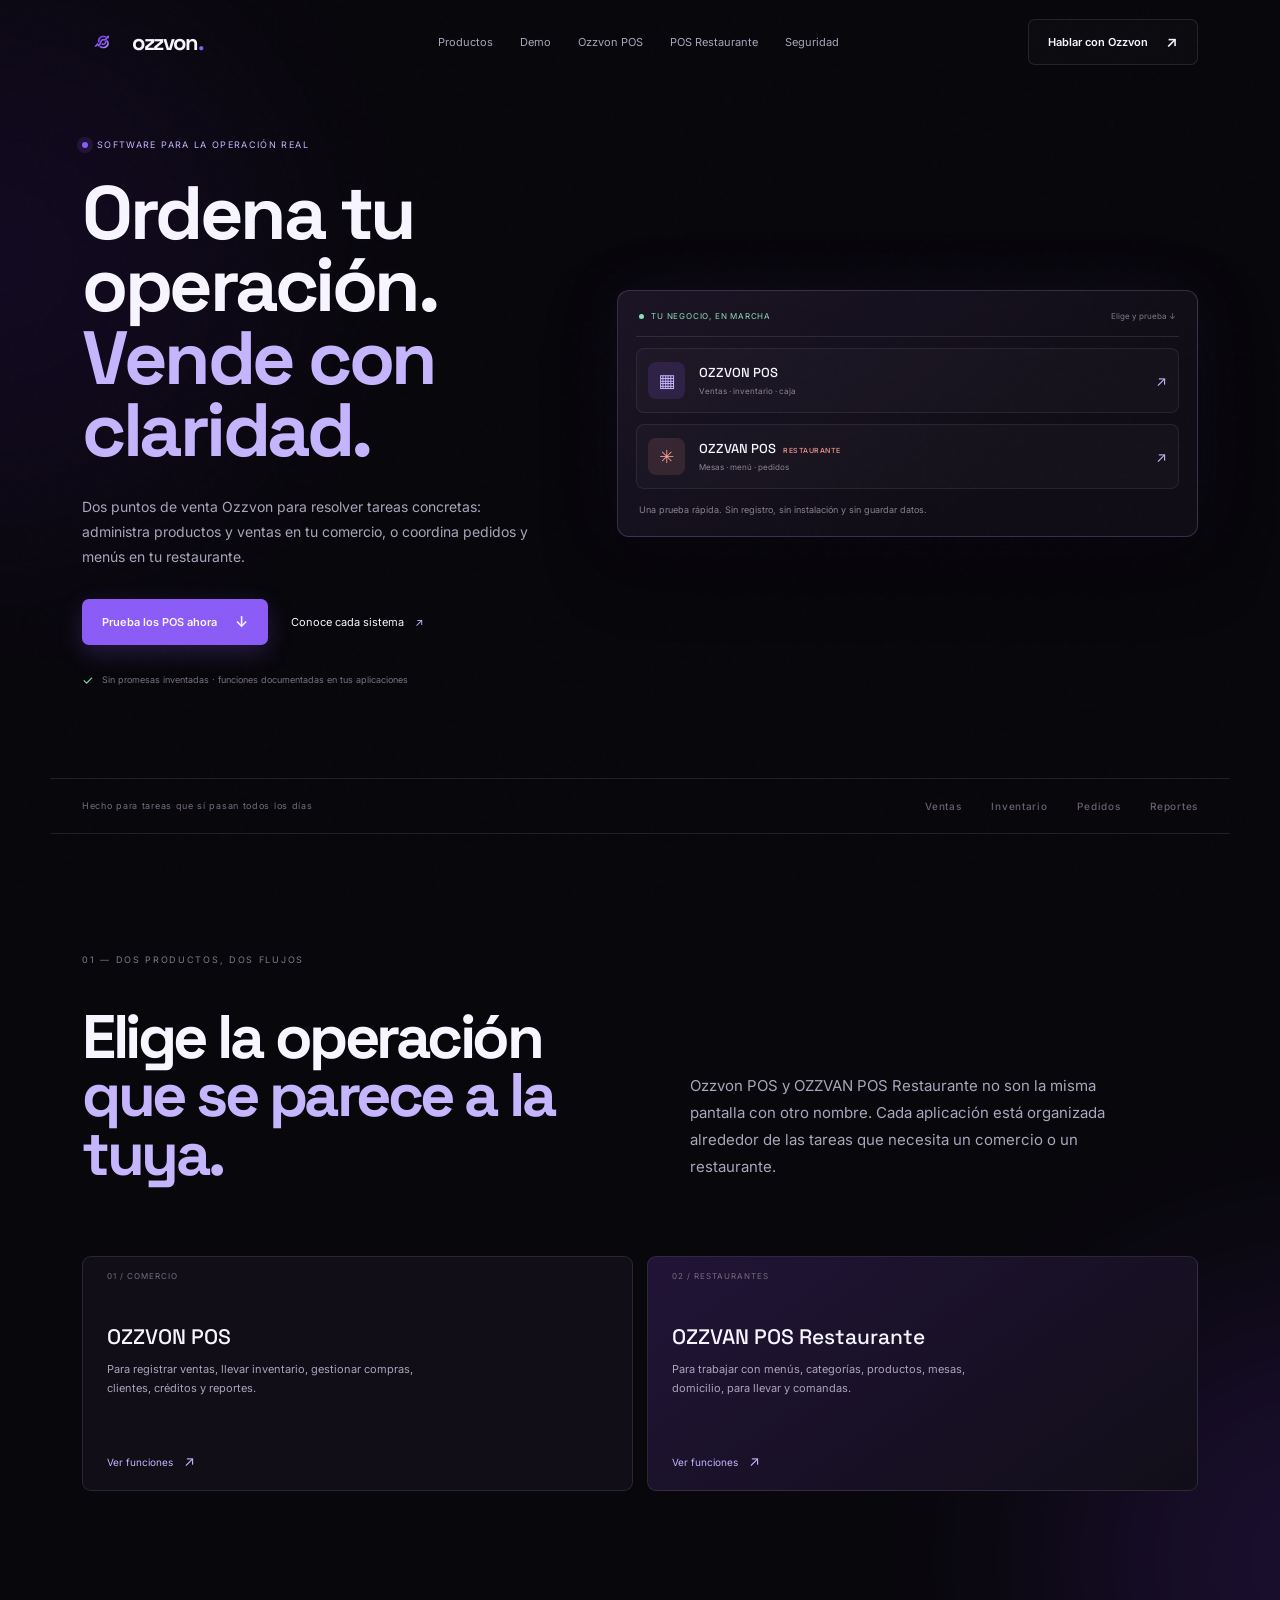
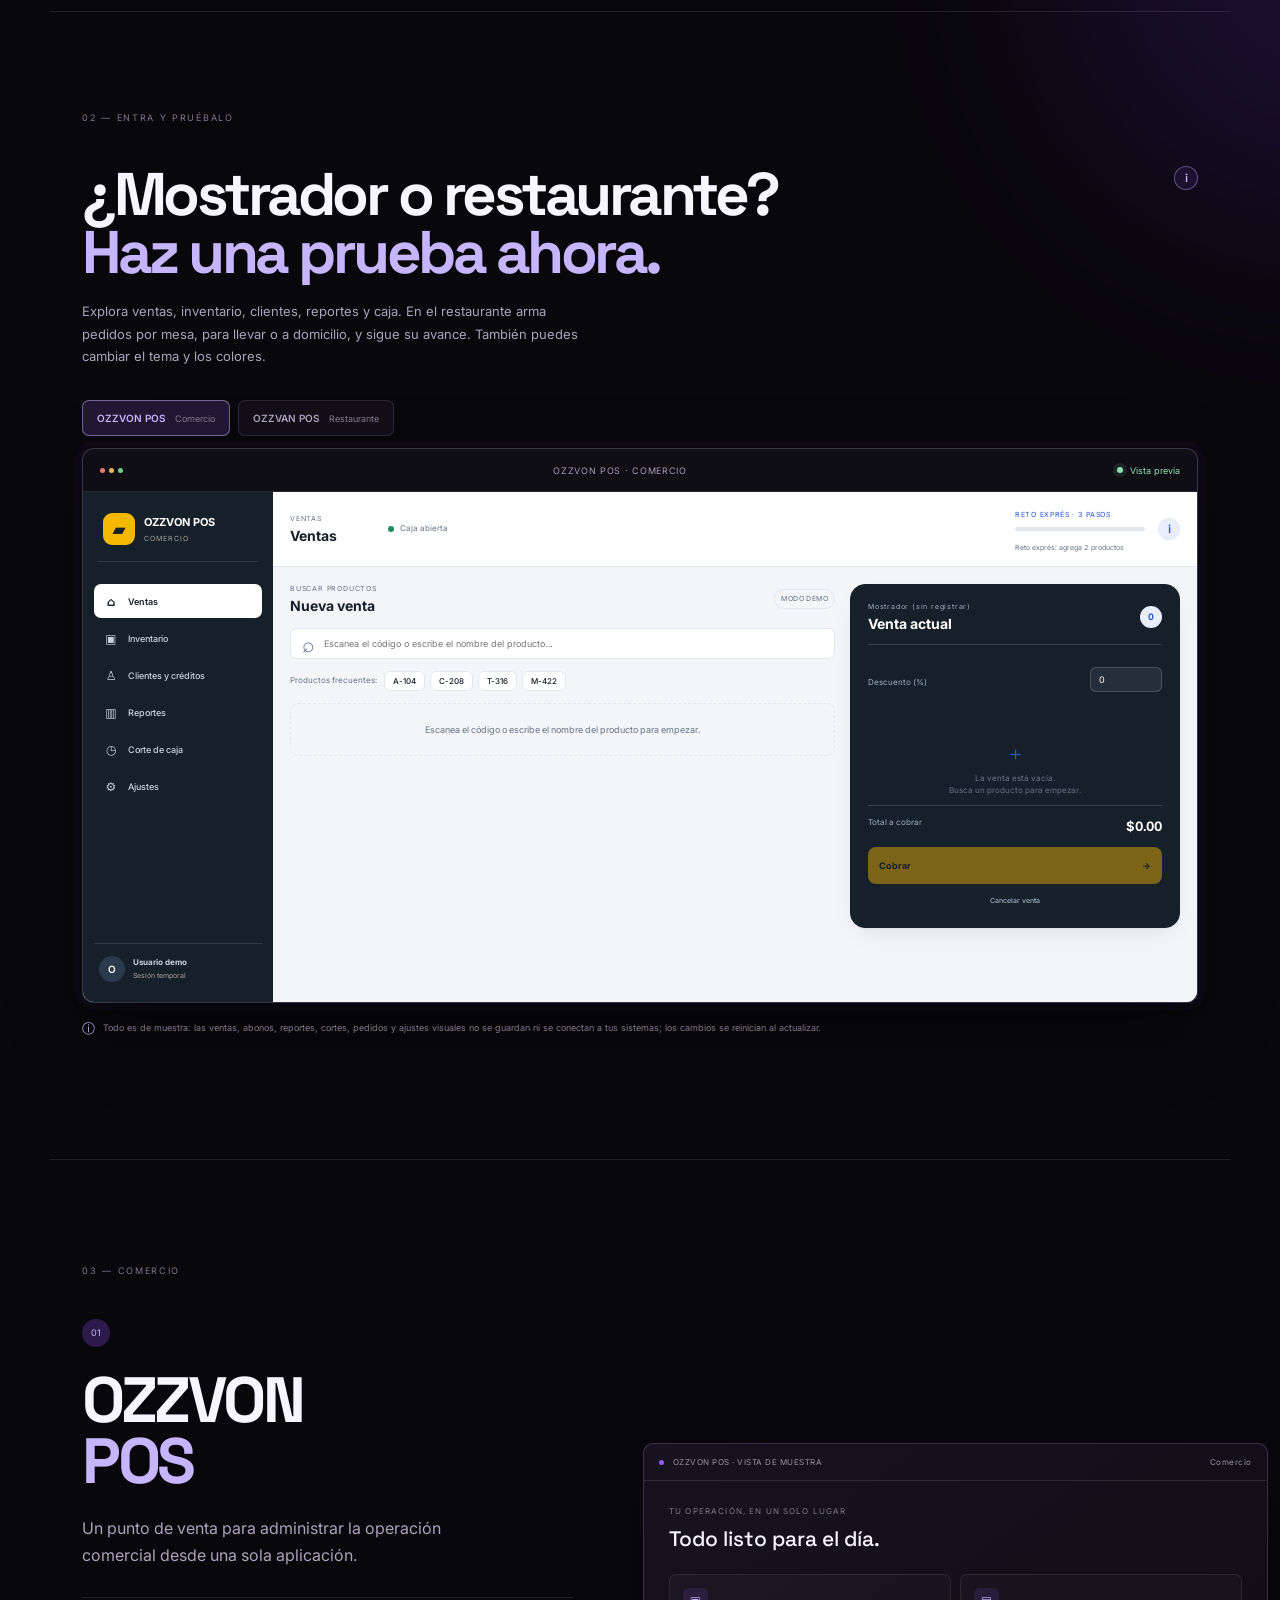
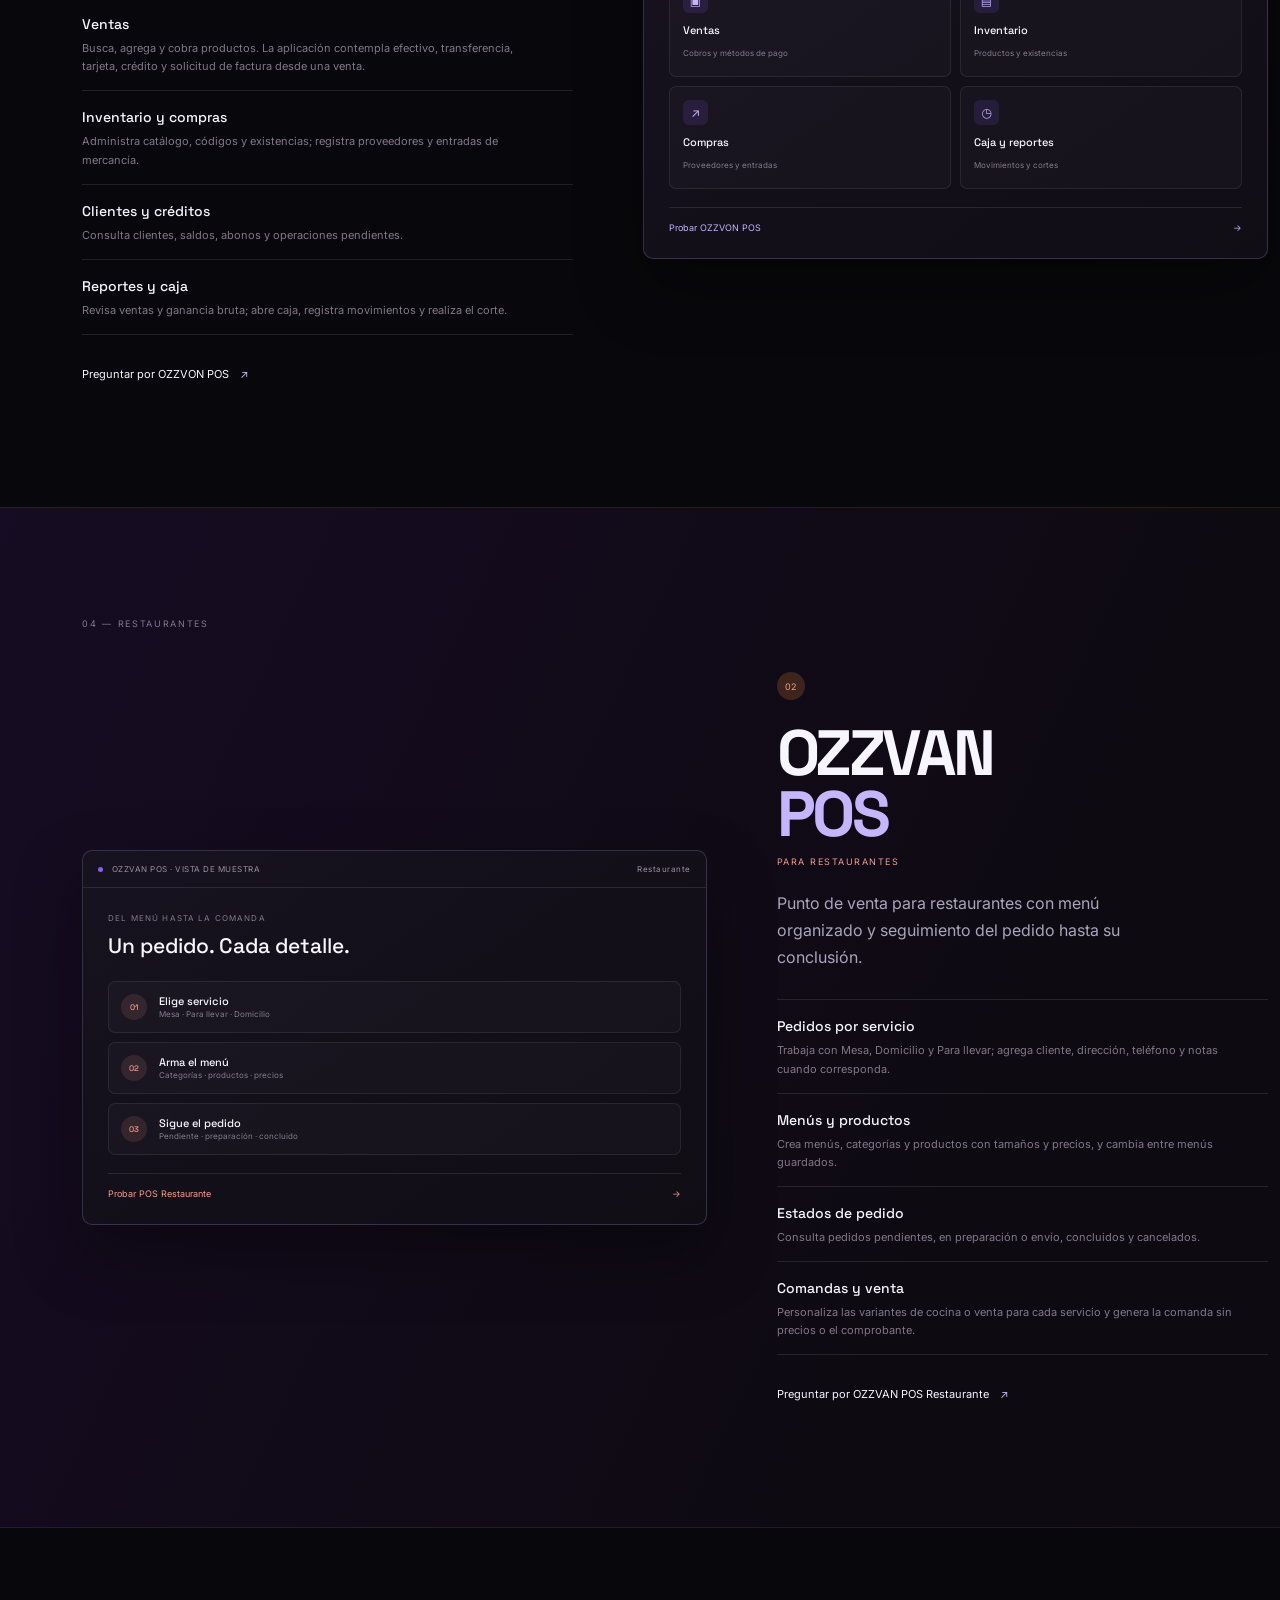
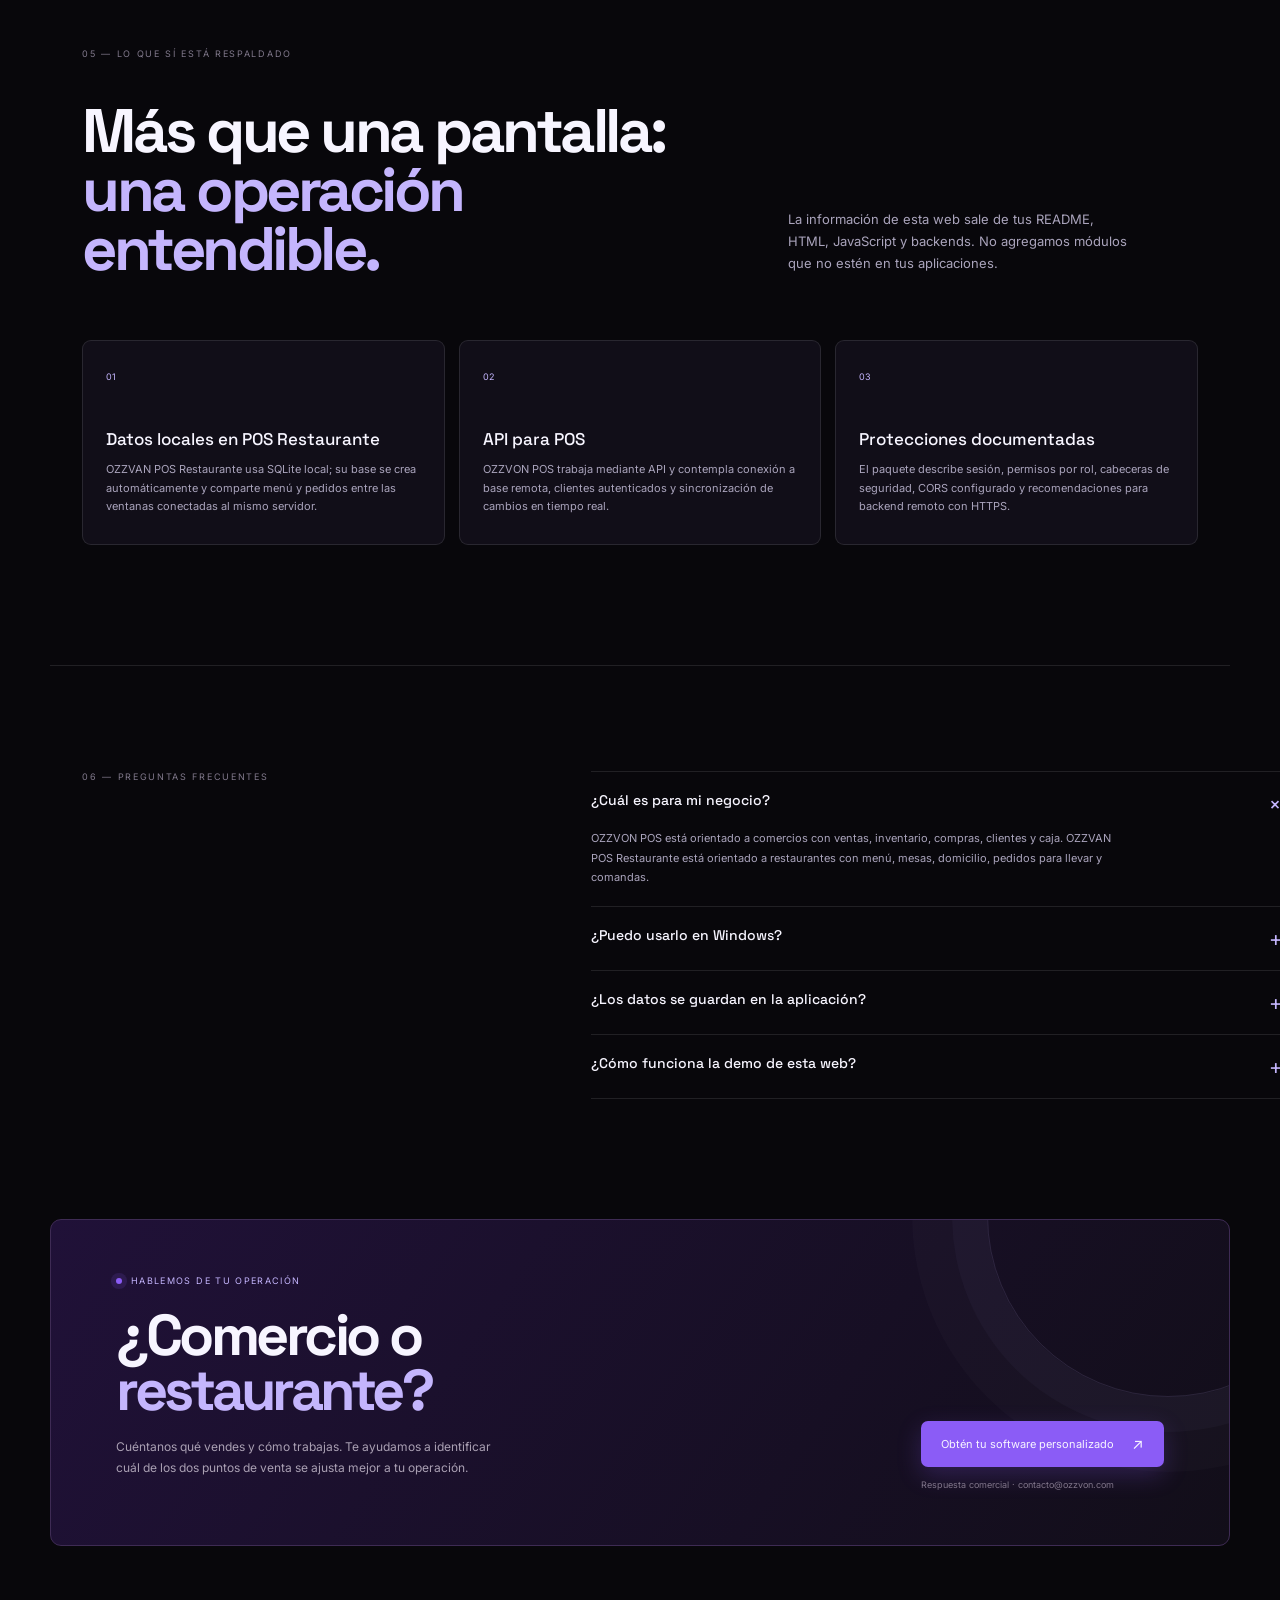
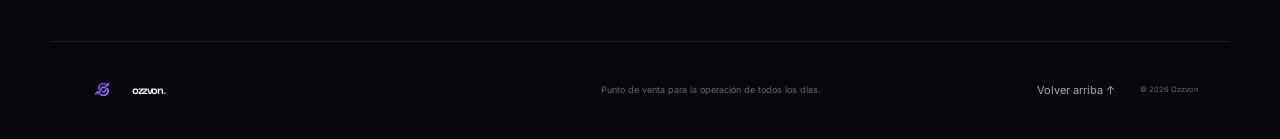
==== commit 8621b263: "Add files via upload" ====
--- a/index.html
+++ b/index.html
@@ -147,8 +147,9 @@
           <div>
             <h2>¿Mostrador o restaurante?<br><em>Haz una prueba ahora.</em></h2>
             <p>
-              Entra, arma una venta o pedido y pruébalo tú mismo. Una muestra
-              interactiva inspirada en el flujo de cada software.
+              Explora ventas, inventario, clientes, reportes y caja. En el
+              restaurante arma pedidos por mesa, para llevar o a domicilio, y
+              sigue su avance. También puedes cambiar el tema y los colores.
             </p>
           </div>
           <button
@@ -272,7 +273,37 @@
                   </div>
                   <div class="demo-inventory-table" id="demo-inventory-table"></div>
                 </section>
+                <section class="demo-data-view" id="demo-data-view" hidden></section>
                 <section class="demo-orders-view" id="demo-orders-view" hidden></section>
+                <section class="demo-settings-view" id="demo-settings-view" hidden>
+                  <div class="demo-settings-heading">
+                    <div><span class="demo-overline">PERSONALIZA LA VISTA</span><h4>Apariencia y preferencias</h4></div>
+                    <span>Solo para esta demostración</span>
+                  </div>
+                  <div class="demo-settings-grid">
+                    <article class="demo-setting-card">
+                      <span class="demo-overline">PREFERENCIAS</span>
+                      <h5>Tema de la aplicación</h5>
+                      <p>Prueba cómo se ve el punto de venta con diferentes condiciones de luz.</p>
+                      <div class="demo-setting-options" id="demo-theme-options" role="radiogroup" aria-label="Tema de la aplicación"></div>
+                    </article>
+                    <article class="demo-setting-card" id="demo-accent-setting">
+                      <span class="demo-overline">IDENTIDAD VISUAL</span>
+                      <h5>Color de la aplicación</h5>
+                      <p>Cambia el color principal de los botones y elementos destacados.</p>
+                      <div class="demo-setting-options demo-accent-options" id="demo-accent-options" role="radiogroup" aria-label="Color de la aplicación"></div>
+                    </article>
+                    <article class="demo-setting-card demo-tables-setting" id="demo-tables-setting">
+                      <span class="demo-overline">OPERACIÓN</span>
+                      <h5>Mesas disponibles</h5>
+                      <p>Configura cuántas mesas aparecen al crear un pedido.</p>
+                      <label class="demo-setting-number">Mesas en esta muestra
+                        <input id="demo-table-count" type="number" min="1" max="24" value="12">
+                      </label>
+                    </article>
+                  </div>
+                  <p class="demo-settings-note">Estos cambios son temporales: no se guardan ni modifican tus programas.</p>
+                </section>
                 <div class="demo-size-modal" id="demo-size-modal" hidden>
                   <div class="demo-size-dialog" role="dialog" aria-modal="true" aria-labelledby="demo-size-title">
                     <h3 id="demo-size-title">Selecciona tamaño</h3>
@@ -287,7 +318,7 @@
           </div>
         </div>
         <p class="demo-footnote reveal">
-          <span>ⓘ</span> Productos y precios de muestra. Ventas, inventario y pedidos solo simulan el flujo: no conectan con tus sistemas, no cobran y se borran al salir o actualizar.
+          <span>ⓘ</span> Todo es de muestra: las ventas, abonos, reportes, cortes, pedidos y ajustes visuales no se guardan ni se conectan a tus sistemas; los cambios se reinician al actualizar.
         </p>
       </section>
       <section class="product-section page-width" id="comercio">
--- a/styles.css
+++ b/styles.css
@@ -326,3 +326,103 @@
   .demo-product-grid{grid-template-columns:repeat(2,minmax(0,1fr))}
   .demo-inventory-view,.demo-orders-view{padding:12px}
 }
+.demo-app[data-demo-theme="dark"]{
+  --demo-bg:#101317;--demo-card:#1a2027;--demo-ink:#edf1f5;--demo-muted:#9ba7b5;
+  --demo-line:#303944;--demo-accent-soft:#233248;--demo-sidebar:#0b1016;
+  --demo-shadow:0 1px 2px rgba(0,0,0,.25),0 10px 28px -12px rgba(0,0,0,.38)
+}
+.demo-app[data-demo-theme="mint"]{
+  --demo-bg:#eaf6f3;--demo-card:#fff;--demo-ink:#173b37;--demo-muted:#56716e;
+  --demo-line:#cde2dd;--demo-accent:#087a70;--demo-accent-soft:#d7f0e9;--demo-sidebar:#173e3d
+}
+.demo-app[data-demo-theme="forest"]{
+  --demo-bg:#edf2eb;--demo-card:#fbfdf9;--demo-ink:#1d3327;--demo-muted:#637564;
+  --demo-line:#d7e2d3;--demo-accent:#477245;--demo-accent-soft:#e2efdc;--demo-sidebar:#233d2b
+}
+.demo-app[data-demo-theme="contrast"]{
+  --demo-bg:#fff;--demo-card:#fff;--demo-ink:#000;--demo-muted:#303030;
+  --demo-line:#000;--demo-accent:#004dff;--demo-accent-soft:#fff4b3;--demo-sidebar:#000
+}
+.demo-app[data-demo-product="restaurant"][data-demo-theme="dark"]{
+  --demo-bg:#0e0d0c;--demo-card:#181614;--demo-ink:#f4f0ea;--demo-muted:#9b9289;
+  --demo-line:#2a2622;--demo-accent-soft:#30211c;--demo-sidebar:#0a0908
+}
+.demo-app[data-demo-product="restaurant"][data-demo-accent="esmeralda"]{--demo-accent:#0f9d6b;--demo-accent-soft:#def4eb;--demo-sidebar:#0d1714}
+.demo-app[data-demo-product="restaurant"][data-demo-accent="oceano"]{--demo-accent:#2563eb;--demo-accent-soft:#e2ecff;--demo-sidebar:#0c1420}
+.demo-app[data-demo-product="restaurant"][data-demo-accent="violeta"]{--demo-accent:#7c3aed;--demo-accent-soft:#eee5ff;--demo-sidebar:#140f1f}
+.demo-app[data-demo-product="restaurant"][data-demo-accent="oro"]{--demo-accent:#b7791f;--demo-accent-soft:#fff1d1;--demo-sidebar:#16130c}
+.demo-app[data-demo-product="restaurant"][data-demo-accent="rosa"]{--demo-accent:#db2777;--demo-accent-soft:#ffe4f0;--demo-sidebar:#1a0e14}
+.demo-app[data-demo-product="restaurant"][data-demo-accent="grafito"]{--demo-accent:#3f3f46;--demo-accent-soft:#e9e9eb;--demo-sidebar:#0b0b0c}
+.demo-app[data-demo-product="restaurant"][data-demo-theme="dark"][data-demo-accent="esmeralda"]{--demo-accent:#34d399;--demo-accent-soft:#12352a}
+.demo-app[data-demo-product="restaurant"][data-demo-theme="dark"][data-demo-accent="oceano"]{--demo-accent:#38bdf8;--demo-accent-soft:#142b3c}
+.demo-app[data-demo-product="restaurant"][data-demo-theme="dark"][data-demo-accent="violeta"]{--demo-accent:#c084fc;--demo-accent-soft:#302040}
+.demo-app[data-demo-product="restaurant"][data-demo-theme="dark"][data-demo-accent="oro"]{--demo-accent:#f2c14e;--demo-accent-soft:#3b3016}
+.demo-app[data-demo-product="restaurant"][data-demo-theme="dark"][data-demo-accent="rosa"]{--demo-accent:#fb7185;--demo-accent-soft:#3d2028}
+.demo-app[data-demo-product="restaurant"][data-demo-theme="dark"][data-demo-accent="grafito"]{--demo-accent:#a1a1aa;--demo-accent-soft:#303034}
+.demo-app[data-demo-product="restaurant"] .demo-brand-icon{background:var(--demo-accent)}
+.demo-app[data-demo-product="restaurant"] .demo-category.active{border-color:var(--demo-accent);background:var(--demo-accent)}
+.demo-app[data-demo-product="restaurant"] .demo-table.active{background:linear-gradient(135deg,var(--demo-accent),color-mix(in srgb,var(--demo-accent) 65%,#ff7a45))}
+.demo-app[data-demo-product="restaurant"][data-demo-theme="dark"] .demo-status{color:#9de4bc}
+.demo-settings-view{padding:20px;background:var(--demo-bg);color:var(--demo-ink)}
+.demo-settings-view[hidden]{display:none}
+.demo-settings-heading{display:flex;align-items:center;justify-content:space-between;gap:12px;margin-bottom:14px}
+.demo-settings-heading h4{margin:4px 0 0;font-size:14px}
+.demo-settings-heading>span,.demo-settings-note{color:var(--demo-muted);font-size:8px}
+.demo-settings-grid{display:grid;grid-template-columns:repeat(2,minmax(0,1fr));gap:10px}
+.demo-setting-card{min-width:0;padding:15px;border:1px solid var(--demo-line);border-radius:10px;background:var(--demo-card);box-shadow:var(--demo-shadow)}
+.demo-setting-card[hidden]{display:none}
+.demo-setting-card h5{margin:7px 0 5px;font-size:11px}
+.demo-setting-card>p{min-height:25px;margin:0 0 12px;color:var(--demo-muted);font-size:8px;line-height:1.55}
+.demo-setting-options{display:grid;grid-template-columns:repeat(3,minmax(0,1fr));gap:6px}
+.demo-setting-option{display:flex;align-items:center;gap:6px;min-width:0;padding:8px 7px;border:1px solid var(--demo-line);border-radius:7px;background:var(--demo-card);color:var(--demo-ink);font:500 8px Inter,system-ui,sans-serif;text-align:left;cursor:pointer}
+.demo-setting-option:hover,.demo-setting-option.selected{border-color:var(--demo-accent);background:var(--demo-accent-soft);color:var(--demo-accent)}
+.demo-setting-option:focus-visible,.demo-setting-number input:focus-visible{outline:2px solid var(--demo-accent);outline-offset:2px}
+.demo-accent-options{grid-template-columns:repeat(4,minmax(0,1fr))}
+.demo-accent-options .demo-setting-option{flex-direction:column;justify-content:center;gap:5px;text-align:center}
+.demo-accent-options .demo-setting-option i{width:19px;height:19px;border:2px solid var(--demo-card);border-radius:50%;background:var(--demo-swatch-color);box-shadow:0 0 0 1px var(--demo-line)}
+.demo-accent-options .demo-setting-option.selected i{box-shadow:0 0 0 2px var(--demo-accent)}
+.demo-tables-setting{grid-column:1/-1}
+.demo-setting-number{display:flex;align-items:center;justify-content:space-between;gap:12px;color:var(--demo-muted);font-size:8px}
+.demo-setting-number input{width:76px;padding:7px 8px;border:1px solid var(--demo-line);border-radius:6px;background:var(--demo-card);color:var(--demo-ink);font:600 9px Inter,system-ui,sans-serif}
+.demo-settings-note{margin:12px 0 0}
+.demo-data-view{display:grid;gap:12px;padding:20px;background:var(--demo-bg);color:var(--demo-ink)}
+.demo-data-view[hidden]{display:none}
+.demo-data-intro{margin:0;color:var(--demo-muted);font-size:9px;line-height:1.6}
+.demo-data-cards{display:grid;grid-template-columns:repeat(4,minmax(0,1fr));gap:9px}
+.demo-data-card{min-width:0;padding:13px;border:1px solid var(--demo-line);border-radius:9px;background:var(--demo-card);box-shadow:var(--demo-shadow)}
+.demo-data-card small{display:block;color:var(--demo-muted);font-size:8px}
+.demo-data-card strong{display:block;margin-top:6px;color:var(--demo-ink);font-size:13px}
+.demo-customer-card{display:grid;grid-template-columns:minmax(0,1fr) auto;align-items:center;gap:12px}
+.demo-customer-card>div:first-child b{display:block;font-size:10px}
+.demo-credit-balance{text-align:right}
+.demo-customer-card button,.demo-cash-close{justify-self:start;padding:8px 10px;border:1px solid var(--demo-accent);border-radius:7px;background:var(--demo-accent);color:#fff;font:600 8px Inter,system-ui,sans-serif;cursor:pointer}
+.demo-customer-card button:disabled,.demo-cash-close:disabled{opacity:.5;cursor:not-allowed}
+.demo-metric-card{min-height:74px}
+.demo-metric-card strong{font-size:15px}
+.demo-recent-sales,.demo-cash-summary{padding:13px;border:1px solid var(--demo-line);border-radius:9px;background:var(--demo-card)}
+.demo-recent-sales h5{margin:0 0 9px;font-size:10px}
+.demo-report-row{display:flex;align-items:center;justify-content:space-between;gap:12px;padding:9px 0;border-top:1px solid var(--demo-line);color:var(--demo-muted);font-size:8px}
+.demo-report-row b{color:var(--demo-ink);white-space:nowrap}
+.demo-cash-count{display:grid;gap:6px;max-width:260px;color:var(--demo-muted);font-size:8px}
+.demo-cash-count input{width:100%;padding:9px 10px;border:1px solid var(--demo-line);border-radius:7px;background:var(--demo-card);color:var(--demo-ink);font:400 9px Inter,system-ui,sans-serif}
+.demo-cash-difference{margin:0;color:var(--demo-ink);font-size:9px;font-weight:600}
+.demo-menu-card{display:grid;justify-items:start;gap:6px}
+.demo-menu-card>span{font-size:22px}
+.demo-menu-card>b{font-size:9px}
+.demo-menu-card small{margin-top:auto}
+@media(max-width:700px){
+  .demo-settings-view{padding:13px}
+  .demo-settings-grid{grid-template-columns:minmax(0,1fr)}
+  .demo-tables-setting{grid-column:auto}
+  .demo-data-view{padding:13px}
+  .demo-data-cards{grid-template-columns:repeat(2,minmax(0,1fr))}
+}
+@media(max-width:420px){
+  .demo-settings-heading{align-items:flex-start;flex-direction:column}
+  .demo-setting-options{grid-template-columns:repeat(2,minmax(0,1fr))}
+  .demo-customer-card{grid-template-columns:minmax(0,1fr)}
+  .demo-credit-balance{text-align:left}
+}
+@media(max-width:700px){
+  .ambient-b{right:0;width:min(520px,100vw)}
+}
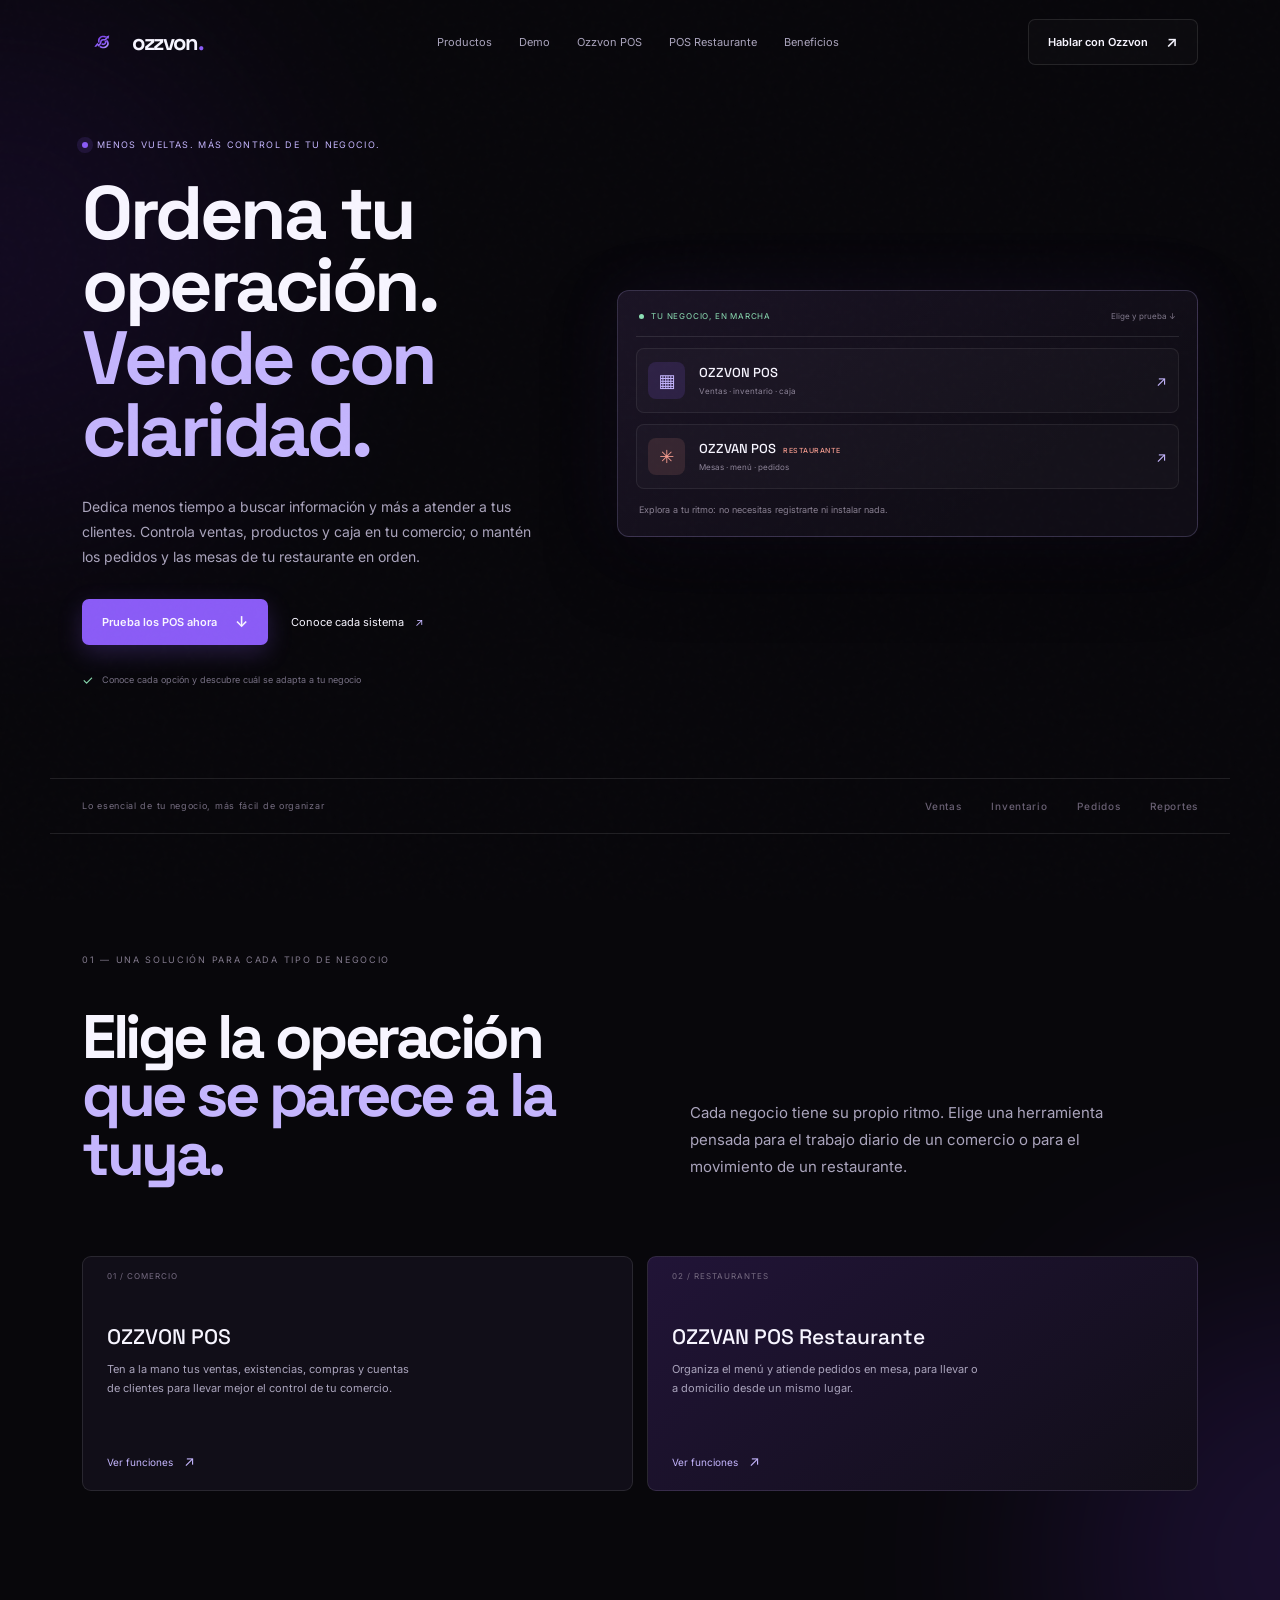
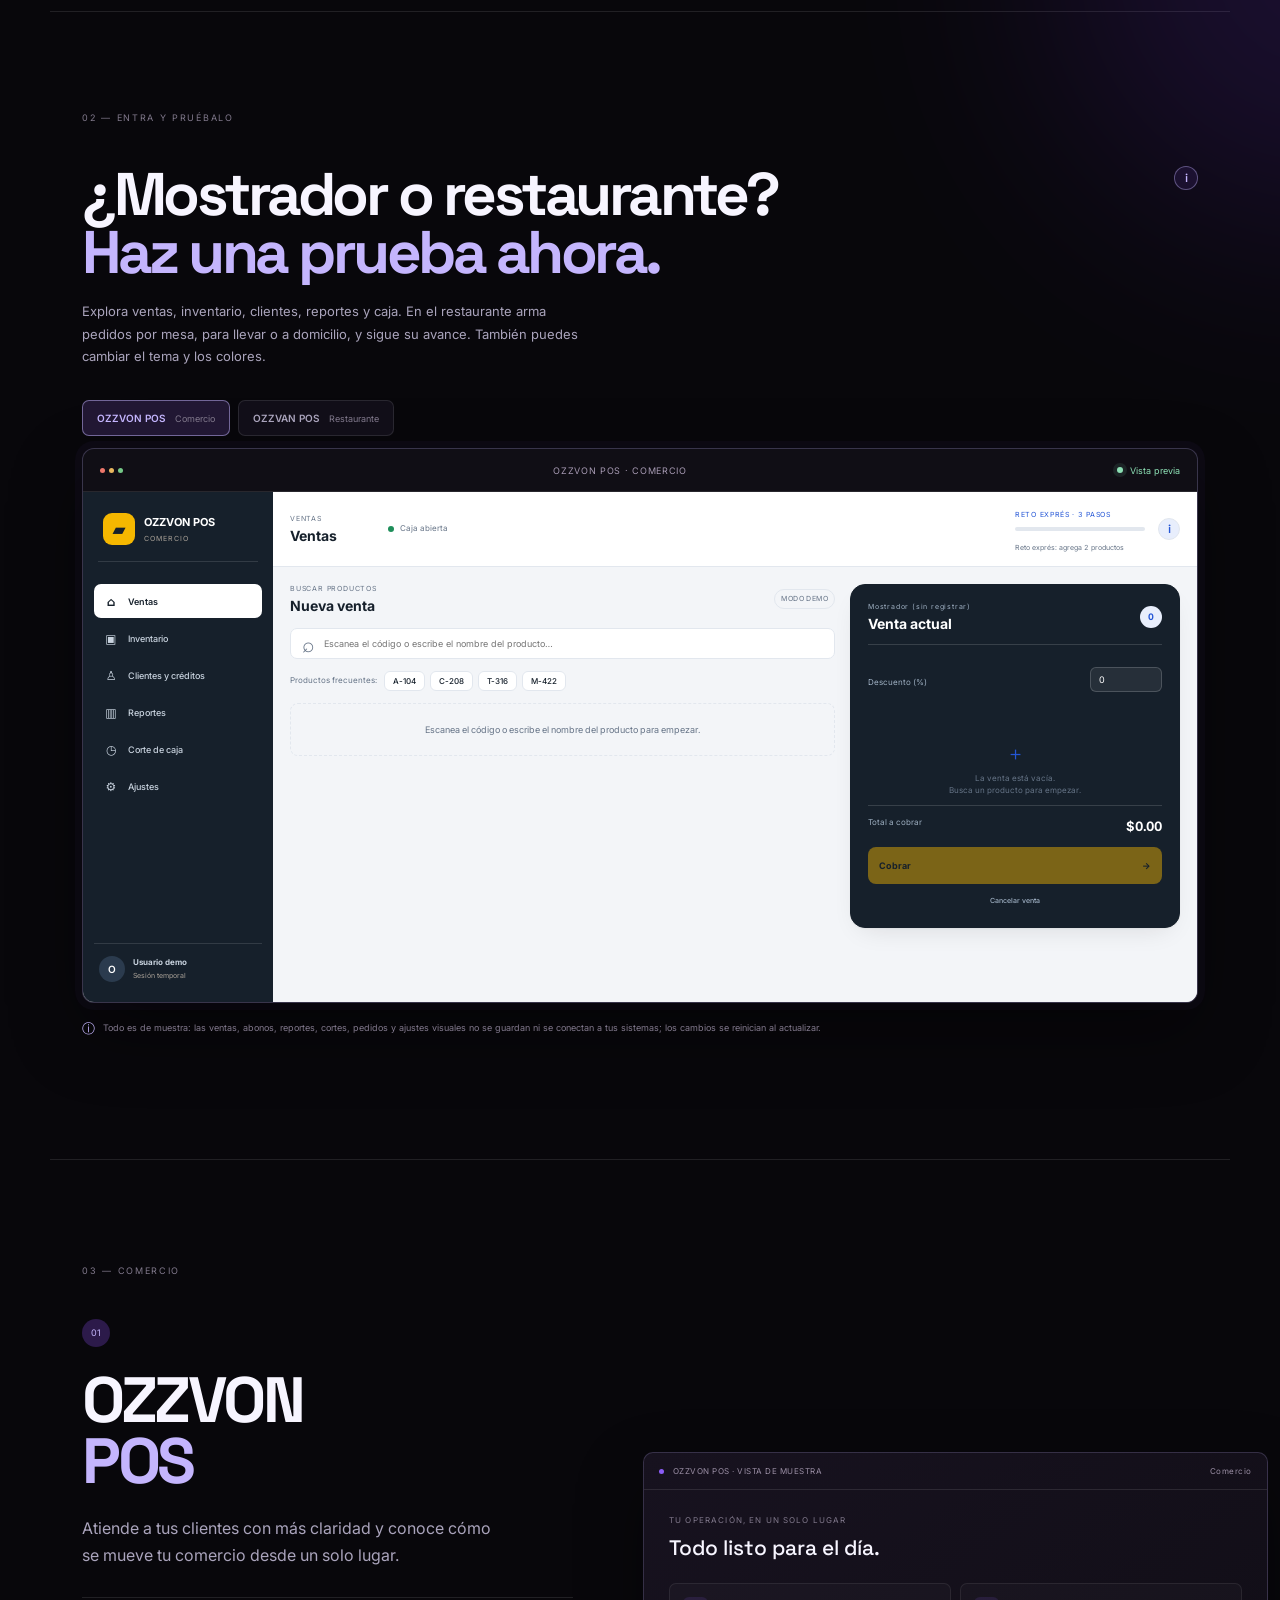
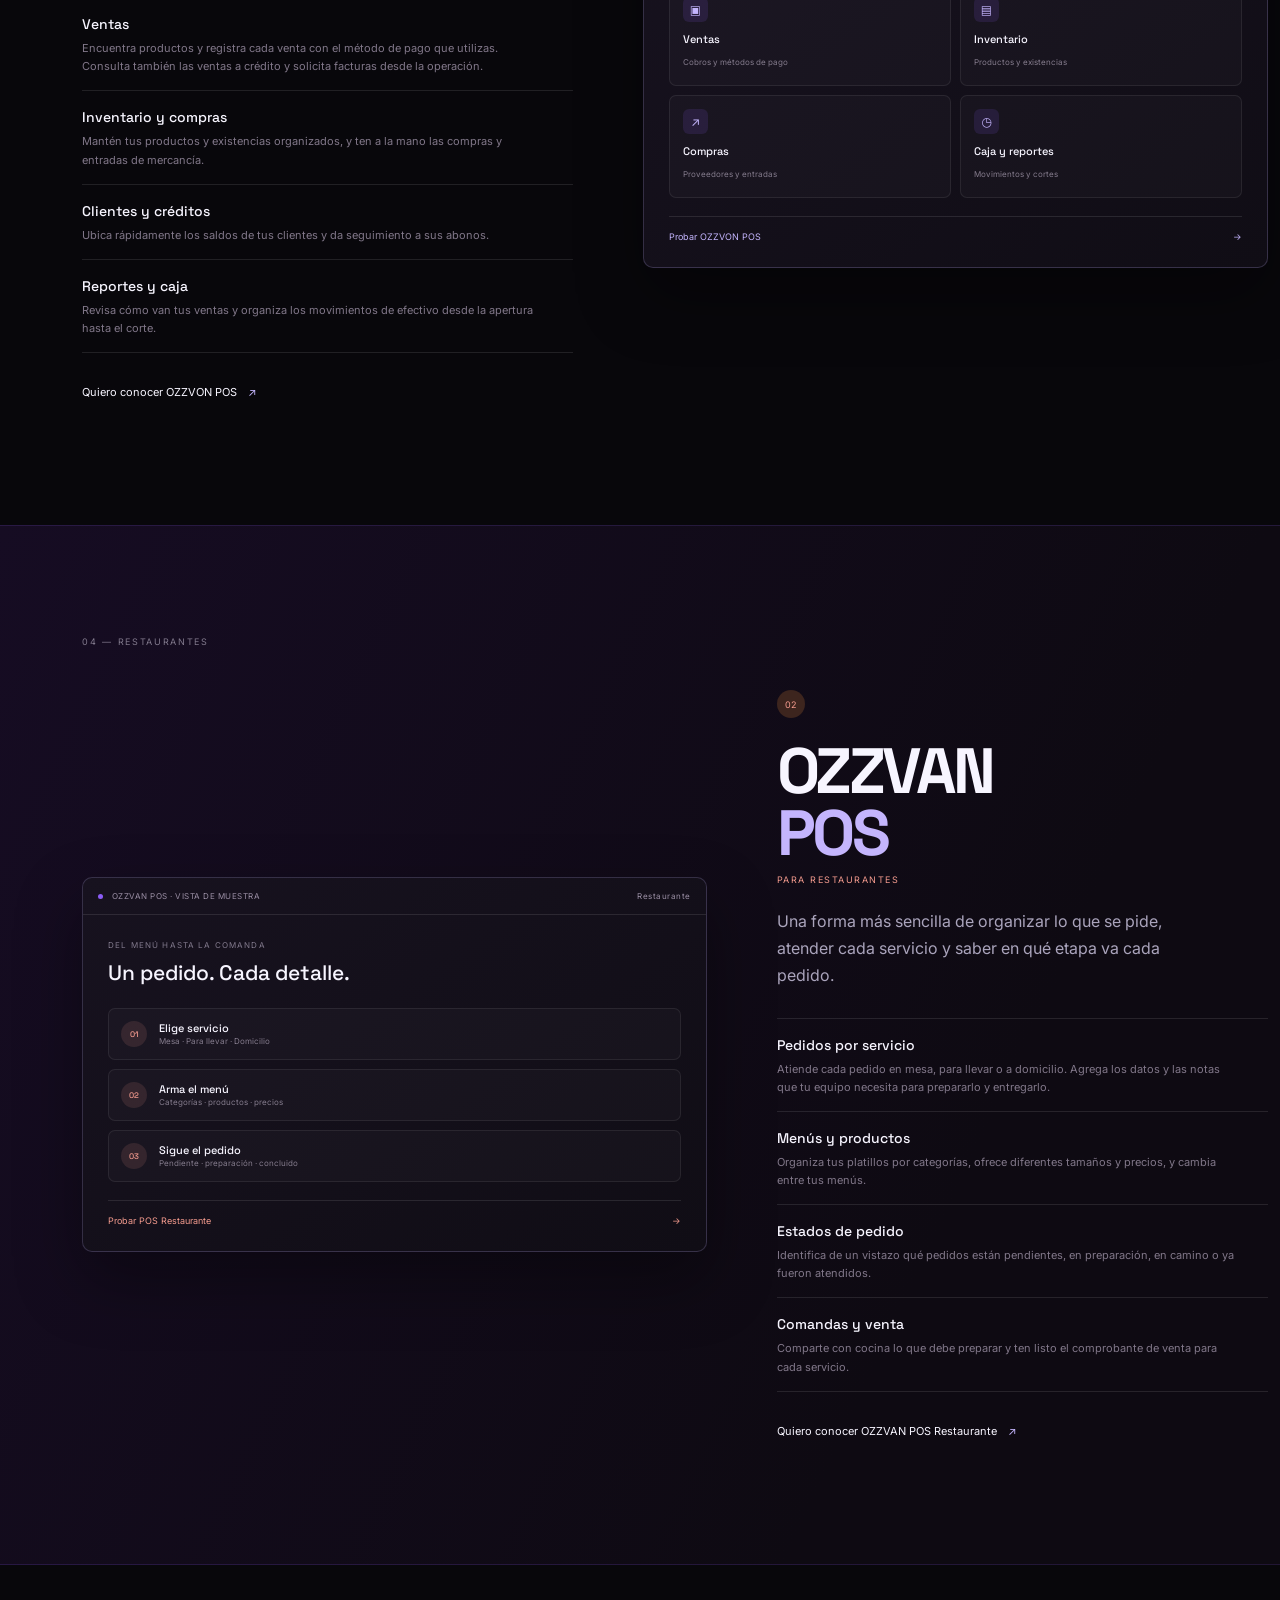
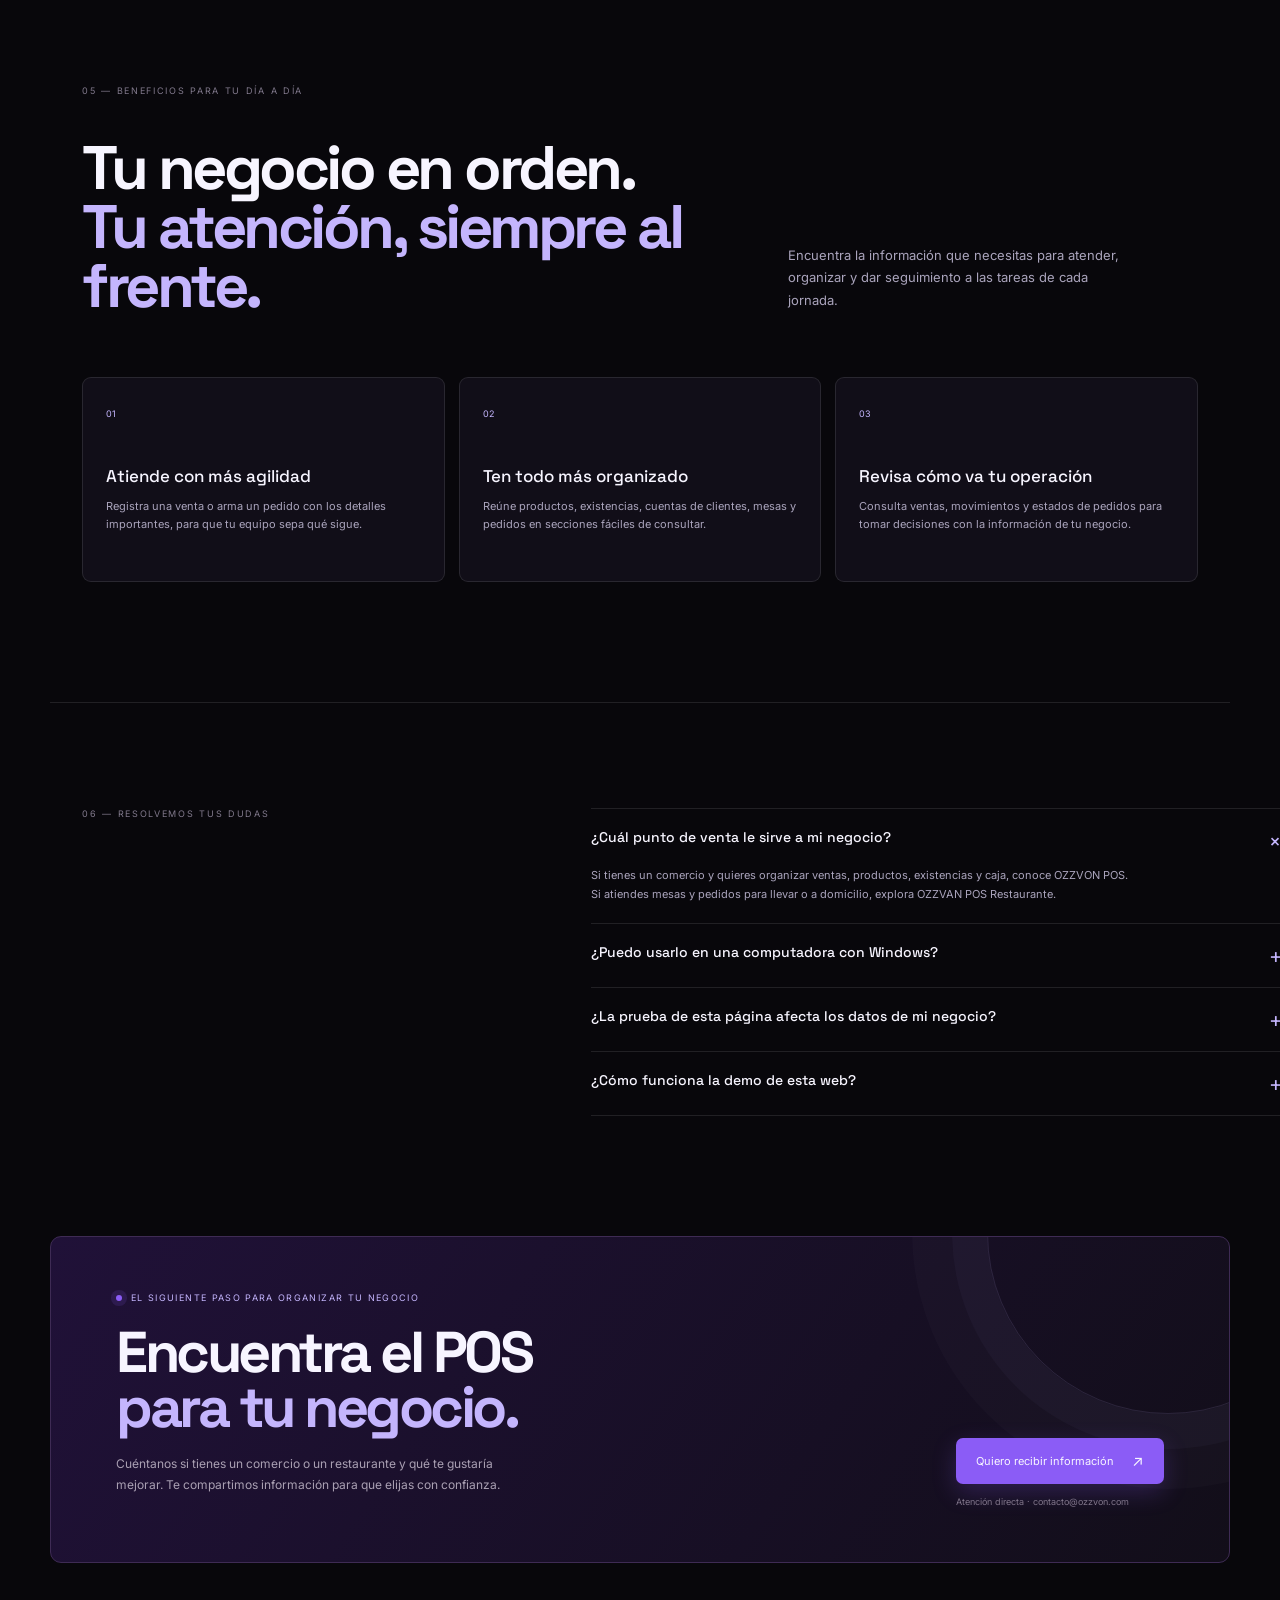
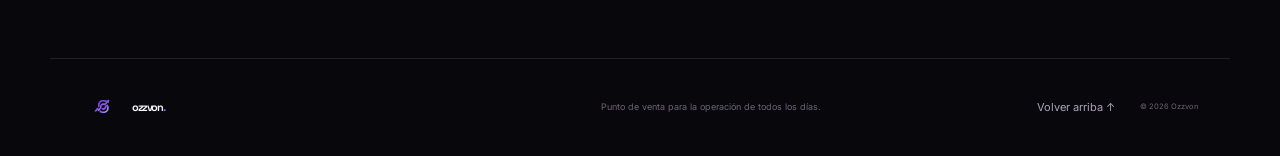
==== commit 130c68af: "Add files via upload" ====
--- a/index.html
+++ b/index.html
@@ -6,13 +6,13 @@
     <meta name="theme-color" content="#08070b">
     <meta
       name="description"
-      content="Ozzvon POS y OZZVAN POS Restaurante: puntos de venta para comercios y restaurantes. Ventas, inventario, compras, clientes, menús, pedidos y reportes."
+      content="Organiza ventas, inventario y caja en tu comercio, o administra mesas, pedidos y menú en tu restaurante con los puntos de venta Ozzvon."
     >
     <meta property="og:type" content="website">
     <meta property="og:title" content="Ozzvon — Punto de venta para tu operación">
     <meta
       property="og:description"
-      content="Dos puntos de venta para tareas reales de comercios y restaurantes."
+      content="Conoce OZZVON POS para comercios y OZZVAN POS Restaurante. Prueba cómo te ayudan en las tareas de todos los días."
     >
     <link rel="canonical" href="./">
     <link rel="icon" href="./ozzvon-logo.svg" type="image/svg+xml">
@@ -38,7 +38,7 @@
         <a href="#demo">Demo</a>
         <a href="#comercio">Ozzvon POS</a>
         <a href="#restaurantes">POS Restaurante</a>
-        <a href="#seguridad">Seguridad</a>
+        <a href="#seguridad">Beneficios</a>
       </nav>
       <a class="button button-ghost header-cta" href="#contacto">
         Hablar con Ozzvon <span>↗</span>
@@ -57,12 +57,12 @@
     <main>
       <section class="hero page-width">
         <div class="hero-copy reveal">
-          <p class="eyebrow"><i></i> Software para la operación real</p>
+          <p class="eyebrow"><i></i> Menos vueltas. Más control de tu negocio.</p>
           <h1>Ordena tu operación.<br><em>Vende con claridad.</em></h1>
           <p class="hero-text">
-            Dos puntos de venta Ozzvon para resolver tareas concretas: administra
-            productos y ventas en tu comercio, o coordina pedidos y menús en tu
-            restaurante.
+            Dedica menos tiempo a buscar información y más a atender a tus
+            clientes. Controla ventas, productos y caja en tu comercio; o
+            mantén los pedidos y las mesas de tu restaurante en orden.
           </p>
           <div class="hero-actions">
             <a class="button button-primary" href="#demo">
@@ -73,8 +73,7 @@
             </a>
           </div>
           <div class="hero-note">
-            <span>✓</span> Sin promesas inventadas · funciones documentadas en tus
-            aplicaciones
+            <span>✓</span> Conoce cada opción y descubre cuál se adapta a tu negocio
           </div>
         </div>
         <div class="hero-product reveal delay-1">
@@ -93,12 +92,12 @@
               <span><b>OZZVAN POS <small class="inline-small">RESTAURANTE</small></b><small>Mesas · menú · pedidos</small></span>
               <span class="hero-product-arrow">↗</span>
             </a>
-            <p>Una prueba rápida. Sin registro, sin instalación y sin guardar datos.</p>
+            <p>Explora a tu ritmo: no necesitas registrarte ni instalar nada.</p>
           </div>
         </div>
       </section>
       <section class="trust-strip page-width reveal">
-        <span>Hecho para tareas que sí pasan todos los días</span>
+        <span>Lo esencial de tu negocio, más fácil de organizar</span>
         <div>
           <b>Ventas</b>
           <b>Inventario</b>
@@ -107,13 +106,13 @@
         </div>
       </section>
       <section class="intro page-width" id="productos">
-        <div class="section-kicker reveal">01 — Dos productos, dos flujos</div>
+        <div class="section-kicker reveal">01 — Una solución para cada tipo de negocio</div>
         <div class="intro-grid">
           <h2 class="reveal">Elige la operación<br><em>que se parece a la tuya.</em></h2>
           <p class="reveal delay-1">
-            Ozzvon POS y OZZVAN POS Restaurante no son la misma pantalla con otro nombre.
-            Cada aplicación está organizada alrededor de las tareas que necesita
-            un comercio o un restaurante.
+            Cada negocio tiene su propio ritmo. Elige una herramienta pensada
+            para el trabajo diario de un comercio o para el movimiento de un
+            restaurante.
           </p>
         </div>
         <div class="product-cards">
@@ -122,8 +121,8 @@
             <div>
               <h3>OZZVON POS</h3>
               <p>
-                Para registrar ventas, llevar inventario, gestionar compras,
-                clientes, créditos y reportes.
+                Ten a la mano tus ventas, existencias, compras y cuentas de
+                clientes para llevar mejor el control de tu comercio.
               </p>
               <a href="#comercio">Ver funciones <span>↗</span></a>
             </div>
@@ -133,8 +132,8 @@
             <div>
               <h3>OZZVAN POS Restaurante</h3>
               <p>
-                Para trabajar con menús, categorías, productos, mesas, domicilio,
-                para llevar y comandas.
+                Organiza el menú y atiende pedidos en mesa, para llevar o a
+                domicilio desde un mismo lugar.
               </p>
               <a href="#restaurantes">Ver funciones <span>↗</span></a>
             </div>
@@ -156,7 +155,7 @@
             class="info-tip"
             type="button"
             aria-label="Información del recorrido"
-            data-tooltip="Demo independiente: todos los productos y precios son de ejemplo; nada se envía ni se guarda."
+            data-tooltip="Esta es una prueba guiada con productos de ejemplo. Puedes explorar las funciones sin afectar la operación de tu negocio."
           >i</button>
         </div>
         <div class="demo-tabs" role="tablist" aria-label="Elegir punto de venta">
@@ -328,39 +327,39 @@
             <span class="number-tag">01</span>
             <h2>OZZVON<br><em>POS</em></h2>
             <p class="lead">
-              Un punto de venta para administrar la operación comercial desde una
-              sola aplicación.
+              Atiende a tus clientes con más claridad y conoce cómo se mueve tu
+              comercio desde un solo lugar.
             </p>
             <div class="feature-list">
               <div>
                 <b>Ventas</b>
                 <p>
-                  Busca, agrega y cobra productos. La aplicación contempla
-                  efectivo, transferencia, tarjeta, crédito y solicitud de
-                  factura desde una venta.
+                  Encuentra productos y registra cada venta con el método de
+                  pago que utilizas. Consulta también las ventas a crédito y
+                  solicita facturas desde la operación.
                 </p>
               </div>
               <div>
                 <b>Inventario y compras</b>
                 <p>
-                  Administra catálogo, códigos y existencias; registra
-                  proveedores y entradas de mercancía.
+                  Mantén tus productos y existencias organizados, y ten a la
+                  mano las compras y entradas de mercancía.
                 </p>
               </div>
               <div>
                 <b>Clientes y créditos</b>
-                <p>Consulta clientes, saldos, abonos y operaciones pendientes.</p>
+                <p>Ubica rápidamente los saldos de tus clientes y da seguimiento a sus abonos.</p>
               </div>
               <div>
                 <b>Reportes y caja</b>
                 <p>
-                  Revisa ventas y ganancia bruta; abre caja, registra movimientos
-                  y realiza el corte.
+                  Revisa cómo van tus ventas y organiza los movimientos de
+                  efectivo desde la apertura hasta el corte.
                 </p>
               </div>
             </div>
             <a class="text-link" href="#contacto">
-              Preguntar por OZZVON POS <span>↗</span>
+              Quiero conocer OZZVON POS <span>↗</span>
             </a>
           </div>
           <div class="feature-preview reveal delay-1">
@@ -407,121 +406,118 @@
               <h2>OZZVAN<br><em>POS</em></h2>
               <p class="product-subtitle">PARA RESTAURANTES</p>
               <p class="lead">
-                Punto de venta para restaurantes con menú organizado y
-                seguimiento del pedido hasta su conclusión.
+                Una forma más sencilla de organizar lo que se pide, atender cada
+                servicio y saber en qué etapa va cada pedido.
               </p>
               <div class="feature-list">
                 <div>
                   <b>Pedidos por servicio</b>
                   <p>
-                    Trabaja con Mesa, Domicilio y Para llevar; agrega cliente,
-                    dirección, teléfono y notas cuando corresponda.
+                    Atiende cada pedido en mesa, para llevar o a domicilio.
+                    Agrega los datos y las notas que tu equipo necesita para
+                    prepararlo y entregarlo.
                   </p>
                 </div>
                 <div>
                   <b>Menús y productos</b>
                   <p>
-                    Crea menús, categorías y productos con tamaños y precios, y
-                    cambia entre menús guardados.
+                    Organiza tus platillos por categorías, ofrece diferentes
+                    tamaños y precios, y cambia entre tus menús.
                   </p>
                 </div>
                 <div>
                   <b>Estados de pedido</b>
                   <p>
-                    Consulta pedidos pendientes, en preparación o envío,
-                    concluidos y cancelados.
+                    Identifica de un vistazo qué pedidos están pendientes, en
+                    preparación, en camino o ya fueron atendidos.
                   </p>
                 </div>
                 <div>
                   <b>Comandas y venta</b>
                   <p>
-                    Personaliza las variantes de cocina o venta para cada
-                    servicio y genera la comanda sin precios o el comprobante.
+                    Comparte con cocina lo que debe preparar y ten listo el
+                    comprobante de venta para cada servicio.
                   </p>
                 </div>
               </div>
               <a class="text-link" href="#contacto">
-                Preguntar por OZZVAN POS Restaurante <span>↗</span>
+                Quiero conocer OZZVAN POS Restaurante <span>↗</span>
               </a>
             </div>
           </div>
         </div>
       </section>
       <section class="workflow page-width" id="seguridad">
-        <div class="section-kicker reveal">05 — Lo que sí está respaldado</div>
+        <div class="section-kicker reveal">05 — Beneficios para tu día a día</div>
         <div class="workflow-head">
           <h2 class="reveal">
-            Más que una pantalla:<br><em>una operación entendible.</em>
+            Tu negocio en orden.<br><em>Tu atención, siempre al frente.</em>
           </h2>
           <p class="reveal delay-1">
-            La información de esta web sale de tus README, HTML, JavaScript y
-            backends. No agregamos módulos que no estén en tus aplicaciones.
+            Encuentra la información que necesitas para atender, organizar y
+            dar seguimiento a las tareas de cada jornada.
           </p>
         </div>
         <div class="workflow-grid">
           <article class="reveal">
             <span>01</span>
-            <b>Datos locales en POS Restaurante</b>
-            <p>
-              OZZVAN POS Restaurante usa SQLite local; su base se crea automáticamente y
-              comparte menú y pedidos entre las ventanas conectadas al mismo
-              servidor.
+            <b>Atiende con más agilidad</b>
+            <p>
+              Registra una venta o arma un pedido con los detalles importantes,
+              para que tu equipo sepa qué sigue.
             </p>
           </article>
           <article class="reveal delay-1">
             <span>02</span>
-            <b>API para POS</b>
-            <p>
-              OZZVON POS trabaja mediante API y contempla conexión a base remota,
-              clientes autenticados y sincronización de cambios en tiempo real.
+            <b>Ten todo más organizado</b>
+            <p>
+              Reúne productos, existencias, cuentas de clientes, mesas y pedidos
+              en secciones fáciles de consultar.
             </p>
           </article>
           <article class="reveal delay-2">
             <span>03</span>
-            <b>Protecciones documentadas</b>
-            <p>
-              El paquete describe sesión, permisos por rol, cabeceras de
-              seguridad, CORS configurado y recomendaciones para backend remoto
-              con HTTPS.
+            <b>Revisa cómo va tu operación</b>
+            <p>
+              Consulta ventas, movimientos y estados de pedidos para tomar
+              decisiones con la información de tu negocio.
             </p>
           </article>
         </div>
       </section>
       <section class="faq page-width">
-        <div class="section-kicker reveal">06 — Preguntas frecuentes</div>
+        <div class="section-kicker reveal">06 — Resolvemos tus dudas</div>
         <div class="faq-list reveal delay-1">
           <details open>
-            <summary>¿Cuál es para mi negocio?<span>+</span></summary>
-            <p>
-              OZZVON POS está orientado a comercios con ventas, inventario,
-              compras, clientes y caja. OZZVAN POS Restaurante está orientado a restaurantes
-              con menú, mesas, domicilio, pedidos para llevar y comandas.
+            <summary>¿Cuál punto de venta le sirve a mi negocio?<span>+</span></summary>
+            <p>
+              Si tienes un comercio y quieres organizar ventas, productos,
+              existencias y caja, conoce OZZVON POS. Si atiendes mesas y pedidos
+              para llevar o a domicilio, explora OZZVAN POS Restaurante.
             </p>
           </details>
           <details>
-            <summary>¿Puedo usarlo en Windows?<span>+</span></summary>
-            <p>
-              Los dos proyectos incluyen lanzadores y configuración para
-              aplicación de escritorio en Windows. OZZVON POS documenta la
-              construcción de un ejecutable con PyInstaller y OZZVAN POS Restaurante incluye
-              su propio archivo de construcción.
+            <summary>¿Puedo usarlo en una computadora con Windows?<span>+</span></summary>
+            <p>
+              Sí. Ambos puntos de venta cuentan con una versión para computadora
+              con Windows. Contáctanos para conocer cuál se adapta mejor a tu
+              forma de trabajar.
             </p>
           </details>
           <details>
-            <summary>¿Los datos se guardan en la aplicación?<span>+</span></summary>
-            <p>
-              Depende del producto y la configuración. OZZVAN POS Restaurante usa SQLite
-              local. OZZVON POS está preparado para trabajar con una API y su
-              documentación contempla una base remota; no se deben colocar
-              credenciales de base de datos en el frontend.
+            <summary>¿La prueba de esta página afecta los datos de mi negocio?<span>+</span></summary>
+            <p>
+              No. La prueba usa información de ejemplo y los cambios solo duran
+              mientras exploras la página. No se conecta a tu negocio ni modifica
+              tus productos, ventas o pedidos.
             </p>
           </details>
           <details>
             <summary>¿Cómo funciona la demo de esta web?<span>+</span></summary>
             <p>
-              Puedes agregar o quitar productos, elegir el tipo de servicio y
-              simular el cierre. Usa artículos y precios de ejemplo: no procesa
-              pagos, no contacta tus sistemas y no guarda información.
+              Puedes probar tareas como agregar productos, cambiar cantidades,
+              elegir el servicio de un pedido y revisar los totales. Se usan
+              datos de ejemplo: no se cobran ventas ni se conservan los cambios.
             </p>
           </details>
         </div>
@@ -529,11 +525,11 @@
       <section class="contact-section" id="contacto">
         <div class="page-width contact-card reveal">
           <div>
-            <p class="eyebrow"><i></i> Hablemos de tu operación</p>
-            <h2>¿Comercio o<br><em>restaurante?</em></h2>
-            <p>
-              Cuéntanos qué vendes y cómo trabajas. Te ayudamos a identificar
-              cuál de los dos puntos de venta se ajusta mejor a tu operación.
+            <p class="eyebrow"><i></i> El siguiente paso para organizar tu negocio</p>
+            <h2>Encuentra el POS<br><em>para tu negocio.</em></h2>
+            <p>
+              Cuéntanos si tienes un comercio o un restaurante y qué te gustaría
+              mejorar. Te compartimos información para que elijas con confianza.
             </p>
           </div>
           <div class="contact-actions">
@@ -542,9 +538,9 @@
               type="button"
               id="open-contact-form"
             >
-              Obtén tu software personalizado <span>↗</span>
+              Quiero recibir información <span>↗</span>
             </button>
-            <small>Respuesta comercial · contacto@ozzvon.com</small>
+            <small>Atención directa · contacto@ozzvon.com</small>
           </div>
         </div>
       </section>
@@ -552,8 +548,8 @@
         <div class="contact-dialog-content">
           <div class="contact-dialog-header">
             <div>
-              <p class="eyebrow"><i></i> Cuéntanos de tu negocio</p>
-              <h2 id="contact-dialog-title">Obtén tu software<br><em>personalizado.</em></h2>
+              <p class="eyebrow"><i></i> Queremos conocer lo que necesitas</p>
+              <h2 id="contact-dialog-title">Hablemos de tu<br><em>negocio.</em></h2>
             </div>
             <button
               class="dialog-close"
@@ -565,8 +561,8 @@
             </button>
           </div>
           <p class="contact-dialog-intro">
-            Déjanos tus datos y nos pondremos en contacto contigo para conocer
-            lo que necesitas.
+            Comparte tus datos y cuéntanos qué te gustaría resolver. Te
+            contactaremos para orientarte sobre el punto de venta más adecuado.
           </p>
           <form
             class="contact-form"
@@ -646,8 +642,8 @@
               ></textarea>
             </label>
             <p class="form-privacy">
-              Al enviar, tus datos se compartirán con Formspree para gestionar
-              tu consulta y notificarnos por correo.
+              Usaremos tus datos para recibir tu consulta y ponernos en contacto
+              contigo.
             </p>
             <p class="form-feedback" id="contact-form-feedback" role="status" aria-live="polite" hidden></p>
             <button class="button button-primary form-submit" type="submit">
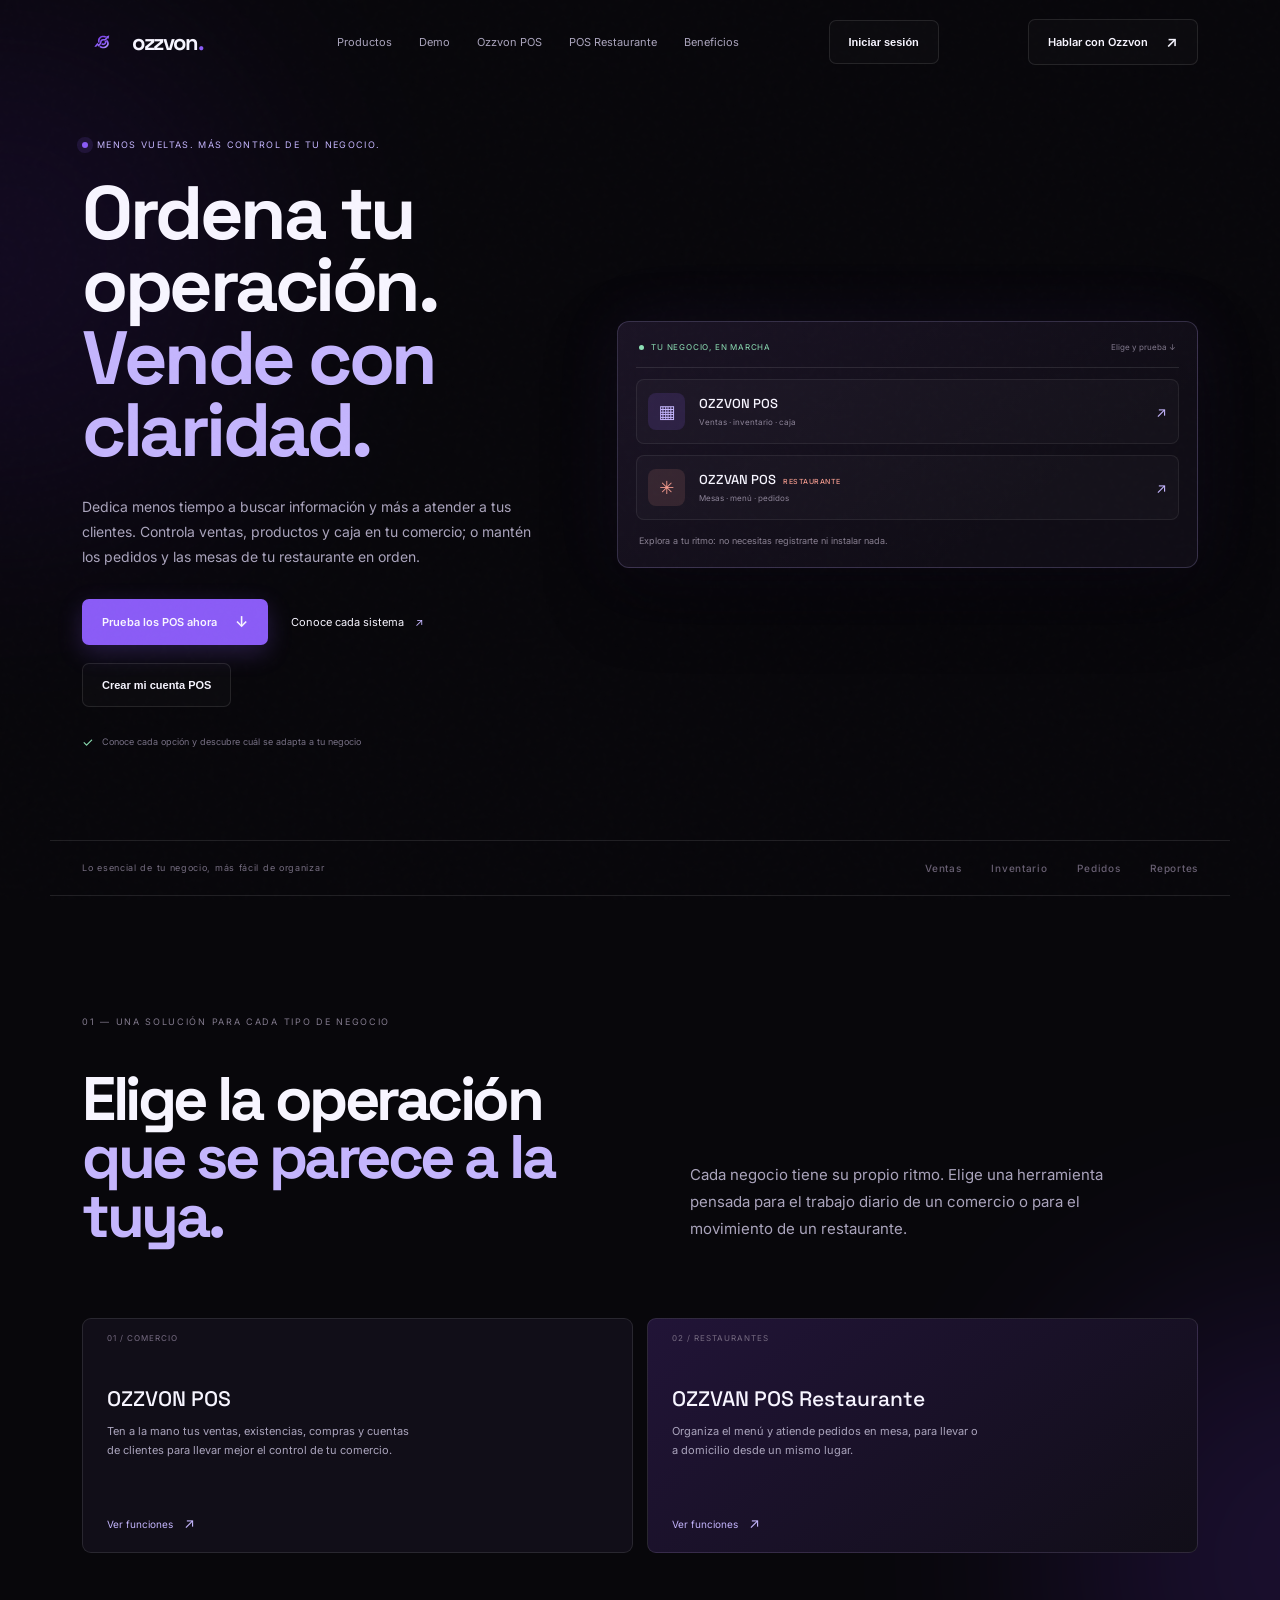
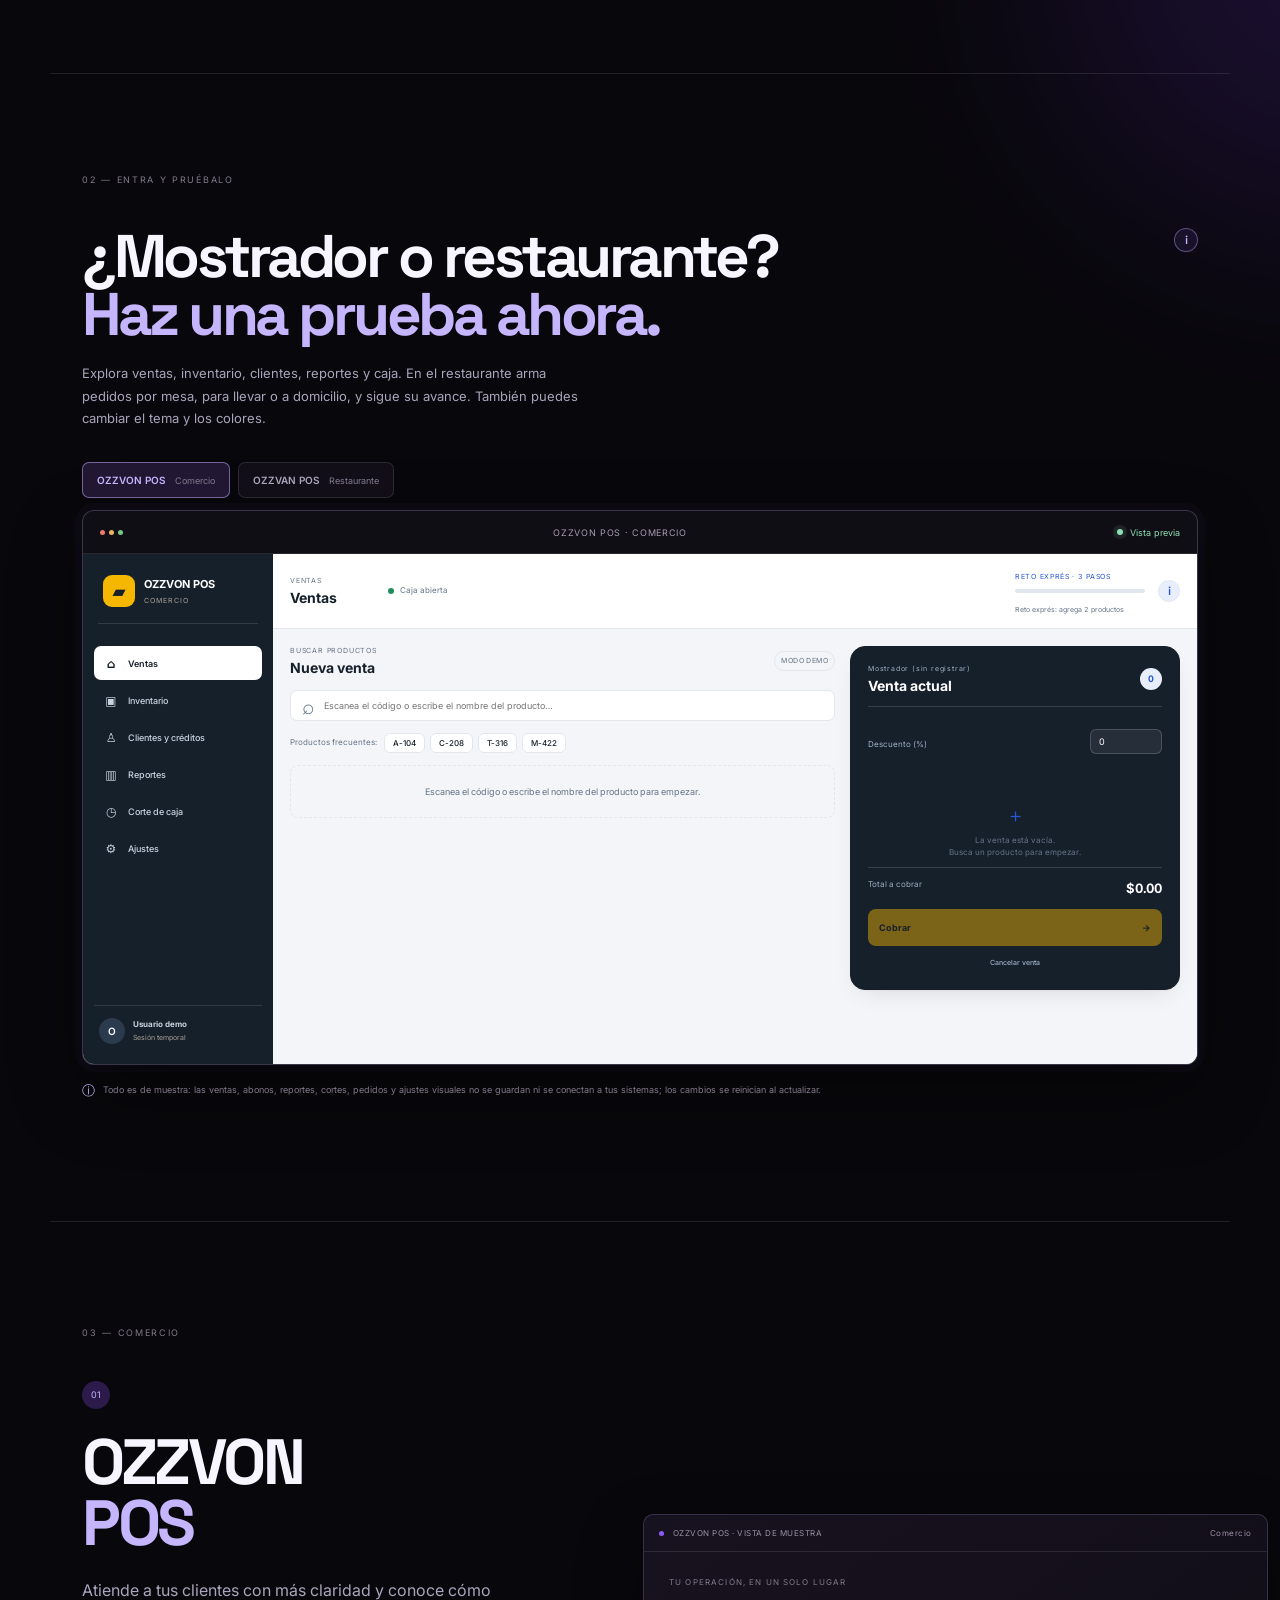
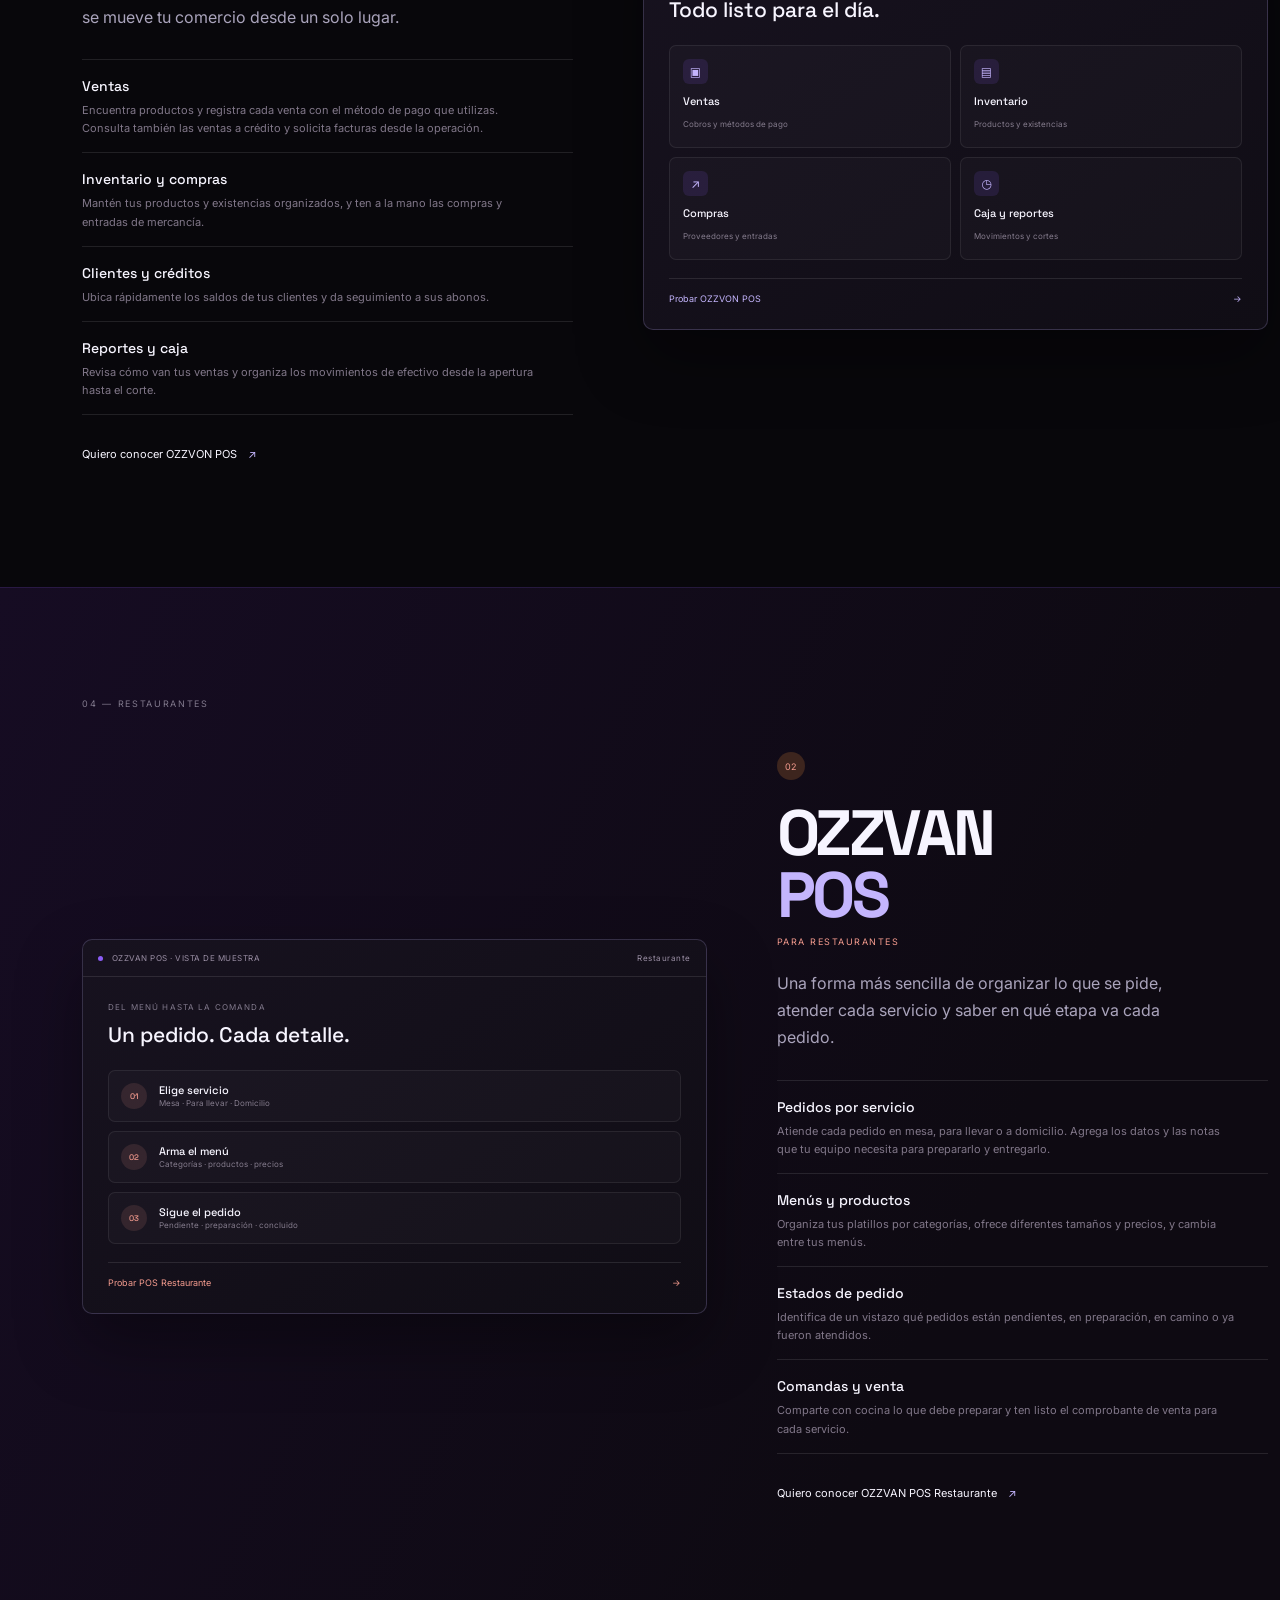
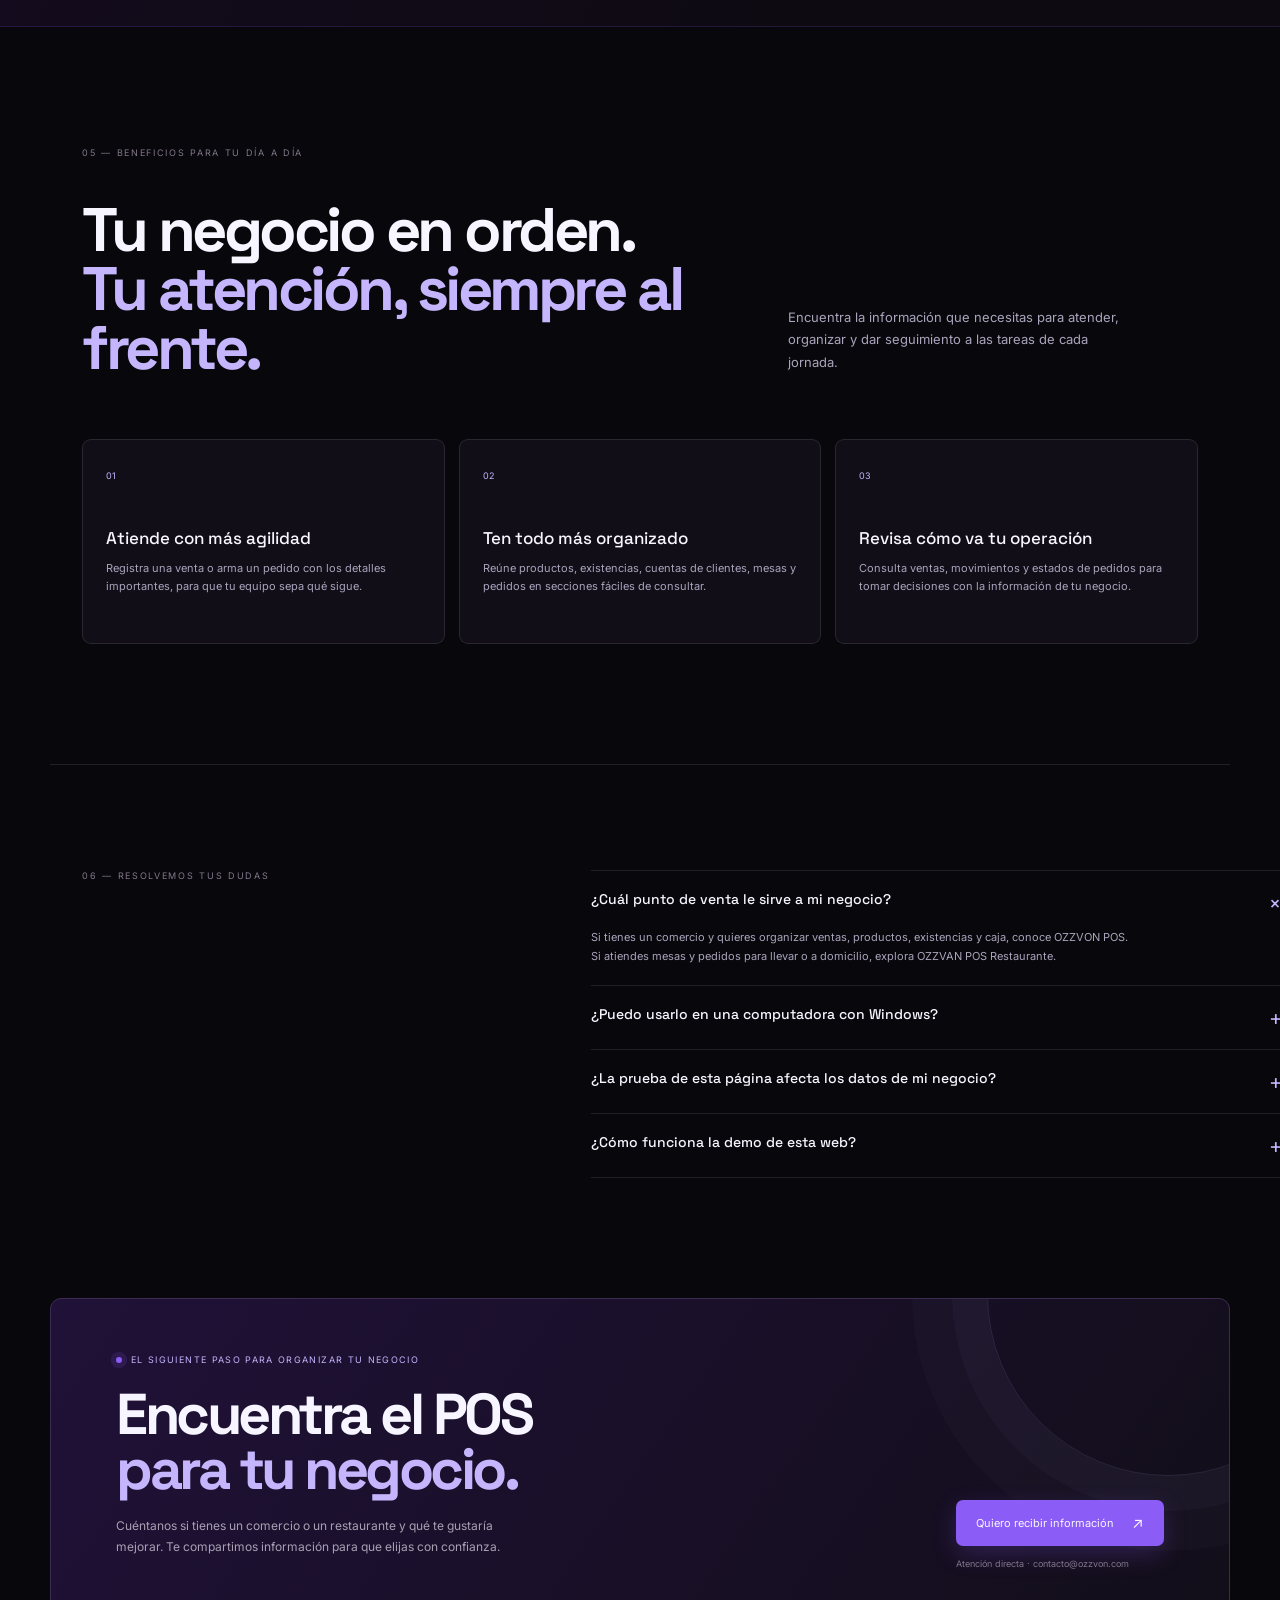
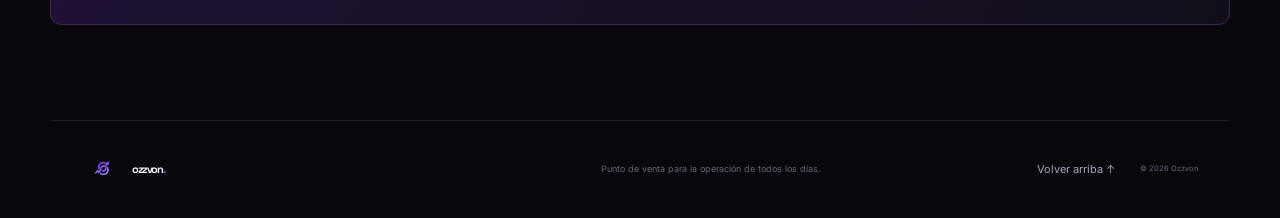
==== commit d9586bcf: "Add files via upload" ====
--- a/index.html
+++ b/index.html
@@ -40,6 +40,9 @@
         <a href="#restaurantes">POS Restaurante</a>
         <a href="#seguridad">Beneficios</a>
       </nav>
+      <button class="button button-ghost account-control" id="open-login-dialog" type="button">
+        Iniciar sesión
+      </button>
       <a class="button button-ghost header-cta" href="#contacto">
         Hablar con Ozzvon <span>↗</span>
       </a>
@@ -72,6 +75,11 @@
               Conoce cada sistema <span>↗</span>
             </a>
           </div>
+          <button
+            class="button button-ghost registration-link"
+            type="button"
+            id="open-registration-form"
+          >Crear mi cuenta POS</button>
           <div class="hero-note">
             <span>✓</span> Conoce cada opción y descubre cuál se adapta a tu negocio
           </div>
@@ -652,6 +660,195 @@
           </form>
         </div>
       </dialog>
+      <dialog class="contact-dialog registration-dialog" id="registration-dialog" aria-labelledby="registration-dialog-title">
+        <div class="contact-dialog-content">
+          <div class="contact-dialog-header">
+            <div>
+              <p class="eyebrow"><i></i> Empieza a organizar tu negocio</p>
+              <h2 id="registration-dialog-title">Crea tu cuenta<br><em>Ozzvon POS.</em></h2>
+            </div>
+            <button
+              class="dialog-close"
+              type="button"
+              aria-label="Cerrar formulario"
+              data-close-registration
+            >×</button>
+          </div>
+          <p class="contact-dialog-intro">
+            Registra tu negocio para crear tu espacio de trabajo.
+          </p>
+          <form class="contact-form" id="registration-form">
+            <label>
+              Nombre de la empresa o negocio
+              <input
+                type="text"
+                name="nombre_negocio"
+                autocomplete="organization"
+                required
+                maxlength="100"
+              >
+            </label>
+            <label>
+              Correo electrónico
+              <input
+                type="email"
+                name="email"
+                autocomplete="email"
+                required
+                maxlength="254"
+              >
+            </label>
+            <div class="form-row">
+              <label>
+                Contraseña
+                <input
+                  type="password"
+                  name="password"
+                  autocomplete="new-password"
+                  required
+                  minlength="8"
+                  maxlength="72"
+                >
+              </label>
+              <label>
+                Confirmar contraseña
+                <input
+                  type="password"
+                  name="confirmar_password"
+                  autocomplete="new-password"
+                  required
+                  minlength="8"
+                  maxlength="72"
+                >
+              </label>
+            </div>
+            <div class="google-auth-option" id="google-register-option" hidden>
+              <p class="google-auth-label">O crea tu cuenta con Google</p>
+              <label>
+                Nombre de tu negocio para la cuenta de Google
+                <input
+                  type="text"
+                  id="google-business-name"
+                  autocomplete="organization"
+                  maxlength="100"
+                >
+              </label>
+              <div id="google-register-button"></div>
+            </div>
+            <p class="form-feedback" id="mensaje-respuesta" role="status" aria-live="polite" hidden></p>
+            <button class="button button-primary form-submit" type="submit">
+              <span class="registration-submit-label">Crear mi cuenta POS</span>
+            </button>
+          </form>
+        </div>
+      </dialog>
+      <dialog class="contact-dialog" id="login-dialog" aria-labelledby="login-dialog-title">
+        <div class="contact-dialog-content">
+          <div class="contact-dialog-header">
+            <div>
+              <p class="eyebrow"><i></i> Tu espacio de trabajo</p>
+              <h2 id="login-dialog-title">Inicia sesión<br><em>en Ozzvon.</em></h2>
+            </div>
+            <button class="dialog-close" type="button" aria-label="Cerrar formulario" data-close-login>×</button>
+          </div>
+          <form class="contact-form" id="login-form">
+            <label>
+              Correo electrónico
+              <input type="email" name="email" autocomplete="email" required maxlength="254">
+            </label>
+            <label>
+              Contraseña
+              <input type="password" name="password" autocomplete="current-password" required maxlength="72">
+            </label>
+            <button class="text-link inline-form-link" id="open-forgot-dialog" type="button">
+              ¿Olvidaste tu contraseña?
+            </button>
+            <div class="google-auth-option" id="google-login-option" hidden>
+              <p class="google-auth-label">O continúa con Google</p>
+              <label>
+                Nombre de tu negocio (para crear una cuenta nueva)
+                <input type="text" id="google-login-business-name" autocomplete="organization" maxlength="100">
+              </label>
+              <div id="google-login-button"></div>
+            </div>
+            <p class="form-feedback" id="login-feedback" role="status" aria-live="polite" hidden></p>
+            <button class="button button-primary form-submit" type="submit">
+              <span class="login-submit-label">Iniciar sesión</span>
+            </button>
+            <p class="auth-switch">¿Aún no tienes cuenta?
+              <button class="text-link inline-form-link" id="open-registration-from-login" type="button">Regístrate</button>
+            </p>
+          </form>
+        </div>
+      </dialog>
+      <dialog class="contact-dialog" id="account-dialog" aria-labelledby="account-dialog-title">
+        <div class="contact-dialog-content">
+          <div class="contact-dialog-header">
+            <div>
+              <p class="eyebrow"><i></i> Información de tu cuenta</p>
+              <h2 id="account-dialog-title">Tu cuenta<br><em>Ozzvon.</em></h2>
+            </div>
+            <button class="dialog-close" type="button" aria-label="Cerrar cuenta" data-close-account>×</button>
+          </div>
+          <p class="form-feedback is-error" id="account-feedback" role="alert" hidden></p>
+          <dl class="account-details">
+            <div><dt>Negocio</dt><dd id="account-business"></dd></div>
+            <div><dt>Correo electrónico</dt><dd id="account-email"></dd></div>
+            <div><dt>Cuenta creada</dt><dd id="account-created"></dd></div>
+            <div><dt>Estado de licencia</dt><dd><span class="license-status" id="account-license"></span></dd></div>
+            <div><dt>Software y sucursales</dt><dd><ul class="account-software" id="account-software"></ul></dd></div>
+          </dl>
+          <p class="license-note">El estado de la licencia, los POS y el número de sucursales los administra Ozzvon desde el servidor.</p>
+          <div class="account-actions">
+            <button class="button button-ghost" id="account-reset-password" type="button">Restablecer contraseña</button>
+            <button class="button button-ghost" id="logout-button" type="button">Cerrar sesión</button>
+          </div>
+        </div>
+      </dialog>
+      <dialog class="contact-dialog" id="forgot-dialog" aria-labelledby="forgot-dialog-title">
+        <div class="contact-dialog-content">
+          <div class="contact-dialog-header">
+            <div>
+              <p class="eyebrow"><i></i> Recuperación de acceso</p>
+              <h2 id="forgot-dialog-title">Restablece tu<br><em>contraseña.</em></h2>
+            </div>
+            <button class="dialog-close" type="button" aria-label="Cerrar formulario" data-close-forgot>×</button>
+          </div>
+          <p class="contact-dialog-intro">Te enviaremos un enlace de un solo uso que caduca en una hora.</p>
+          <form class="contact-form" id="forgot-form">
+            <label>Correo electrónico
+              <input type="email" name="email" autocomplete="email" required maxlength="254">
+            </label>
+            <p class="form-feedback" id="forgot-feedback" role="status" aria-live="polite" hidden></p>
+            <button class="button button-primary form-submit" type="submit">
+              <span class="forgot-submit-label">Enviar enlace</span>
+            </button>
+          </form>
+        </div>
+      </dialog>
+      <dialog class="contact-dialog" id="reset-dialog" aria-labelledby="reset-dialog-title">
+        <div class="contact-dialog-content">
+          <div class="contact-dialog-header">
+            <div>
+              <p class="eyebrow"><i></i> Recuperación de acceso</p>
+              <h2 id="reset-dialog-title">Elige una nueva<br><em>contraseña.</em></h2>
+            </div>
+            <button class="dialog-close" type="button" aria-label="Cerrar formulario" data-close-reset>×</button>
+          </div>
+          <form class="contact-form" id="reset-form">
+            <label>Nueva contraseña
+              <input type="password" name="password" autocomplete="new-password" required minlength="8" maxlength="72">
+            </label>
+            <label>Confirma la contraseña
+              <input type="password" name="confirmar_password" autocomplete="new-password" required minlength="8" maxlength="72">
+            </label>
+            <p class="form-feedback" id="reset-feedback" role="status" aria-live="polite" hidden></p>
+            <button class="button button-primary form-submit" type="submit">
+              <span class="reset-submit-label">Actualizar contraseña</span>
+            </button>
+          </form>
+        </div>
+      </dialog>
     </main>
     <footer class="site-footer page-width">
       <a class="brand" href="#inicio">
@@ -663,5 +860,6 @@
       <small>© 2026 Ozzvon</small>
     </footer>
     <script src="./main.js" defer></script>
+    <script src="./app.js" defer></script>
   </body>
 </html>
--- a/styles.css
+++ b/styles.css
@@ -34,6 +34,28 @@
 .form-submit{justify-self:start}
 .form-submit:disabled{cursor:wait;opacity:.65}
 .form-honeypot{display:none}
+.registration-link{margin-top:18px}
+.account-control{white-space:nowrap}
+.inline-form-link{justify-self:start;padding:0;border:0;background:none}
+.inline-form-link:hover{color:var(--purple2)}
+.auth-switch{margin:0;color:var(--muted);font-size:11px}
+.google-auth-option{display:grid;gap:12px}
+.google-auth-option[hidden]{display:none}
+.google-auth-label{margin:0;color:var(--muted);font-size:11px}
+.account-details{display:grid;gap:12px;margin:25px 0 14px}
+.account-details>div{display:grid;grid-template-columns:150px 1fr;gap:12px;padding-bottom:12px;border-bottom:1px solid var(--line)}
+.account-details dt{color:var(--muted);font-size:11px}
+.account-details dd{margin:0;font-size:12px;overflow-wrap:anywhere}
+.account-software{display:grid;gap:8px;margin:0;padding:0;list-style:none}
+.account-software li{display:grid;gap:3px}
+.account-software strong{font-size:12px}
+.account-software span,.account-software small{color:var(--muted);font-size:10px}
+.license-status{display:inline-flex;padding:5px 9px;border-radius:999px;background:rgba(141,224,181,.12);color:var(--green);font-size:10px;font-weight:700}
+.license-status.is-suspended{background:rgba(244,190,112,.12);color:#f4be70}
+.license-status.is-cancelled{background:rgba(244,155,142,.12);color:var(--coral)}
+.license-note{color:var(--muted);font-size:10px;line-height:1.6}
+.account-actions{display:flex;flex-wrap:wrap;gap:10px;margin-top:20px}
+.account-actions .button{font-size:10px}
 
 @media(max-width:620px){
   .contact-dialog-content{padding:25px 20px}
